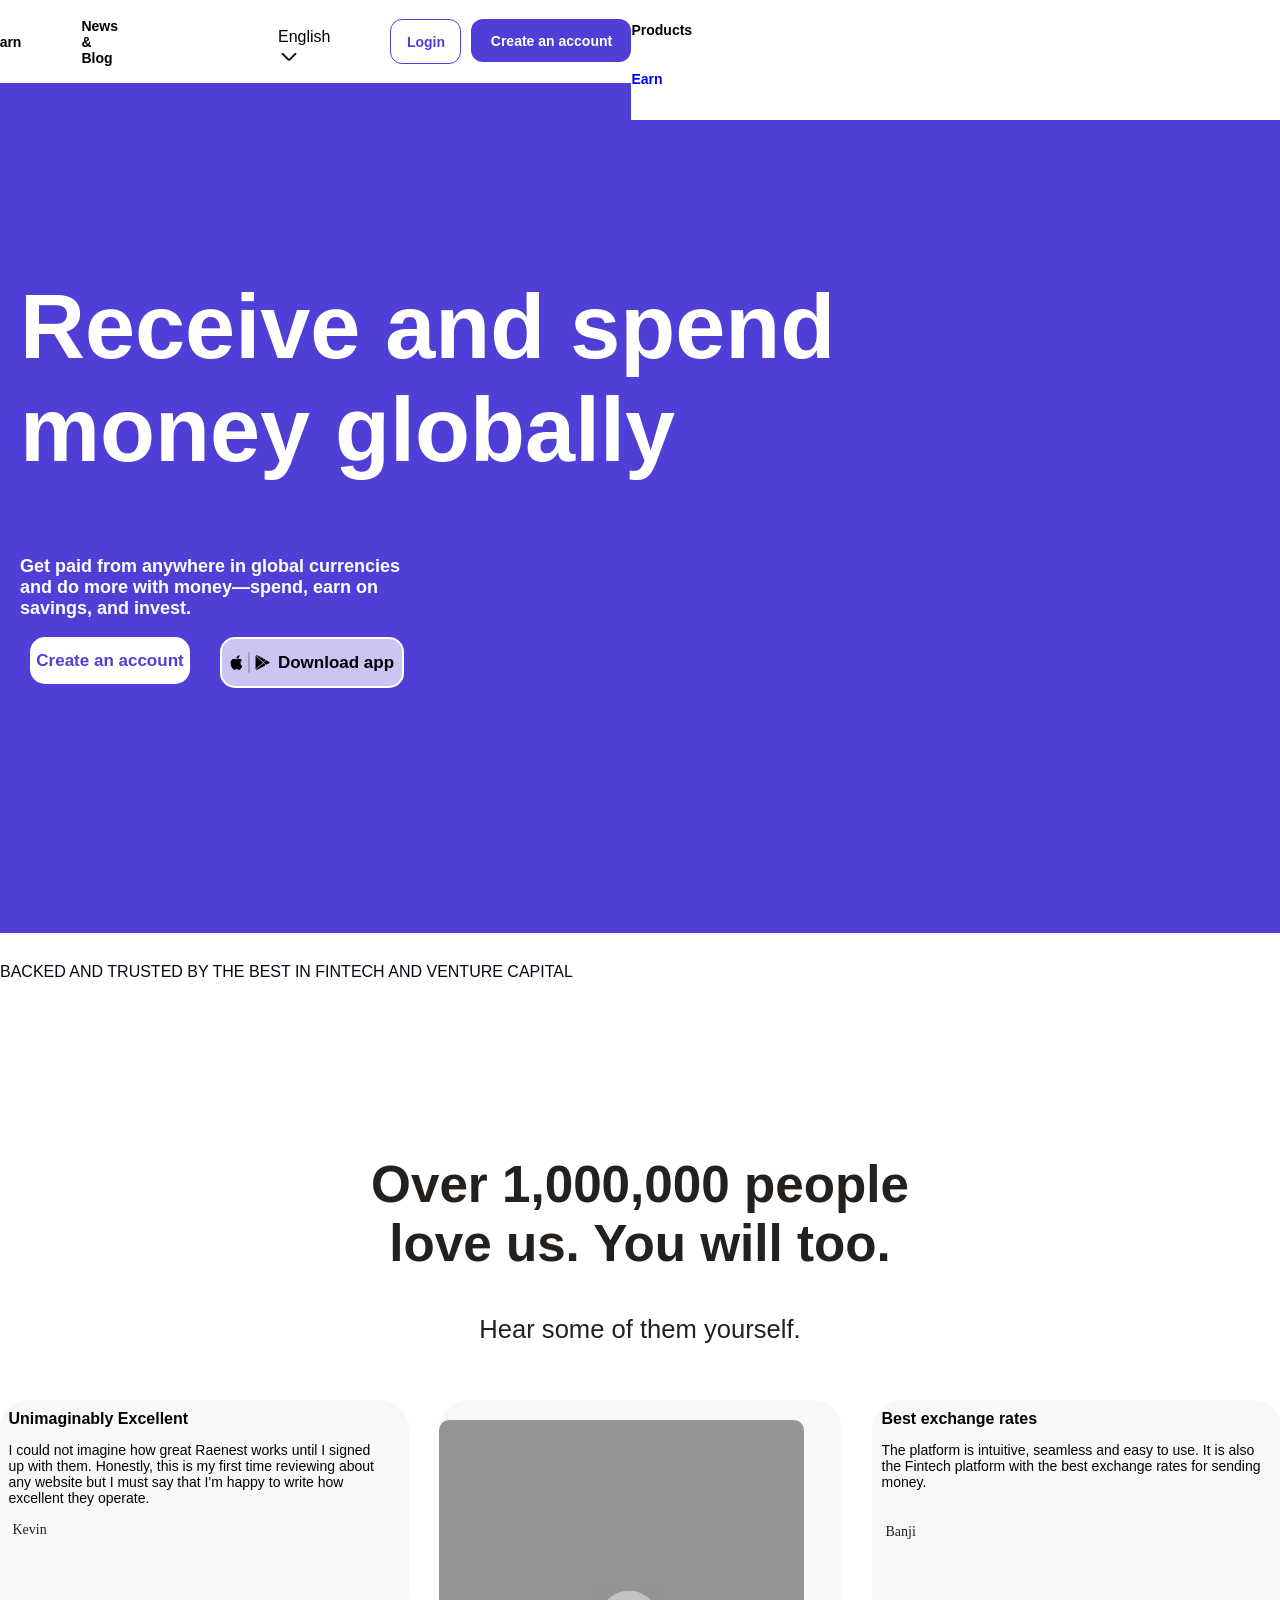
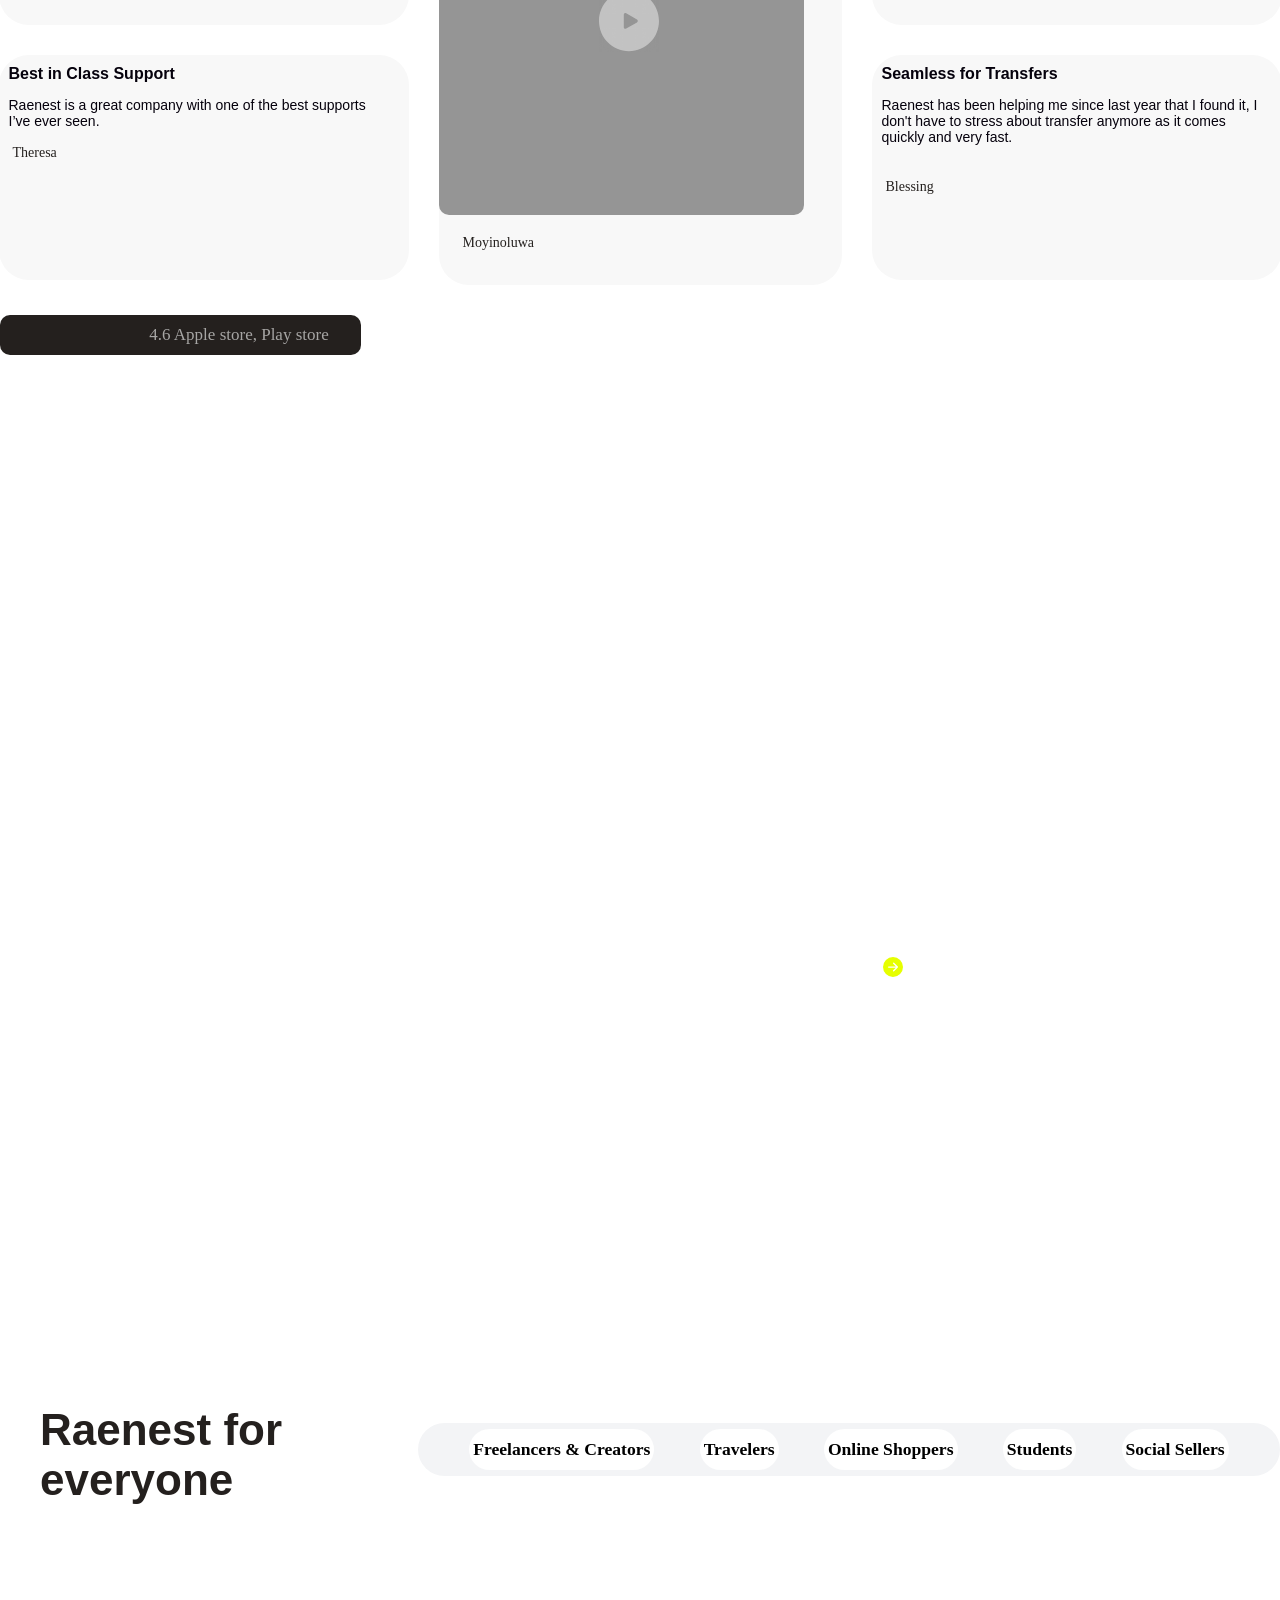
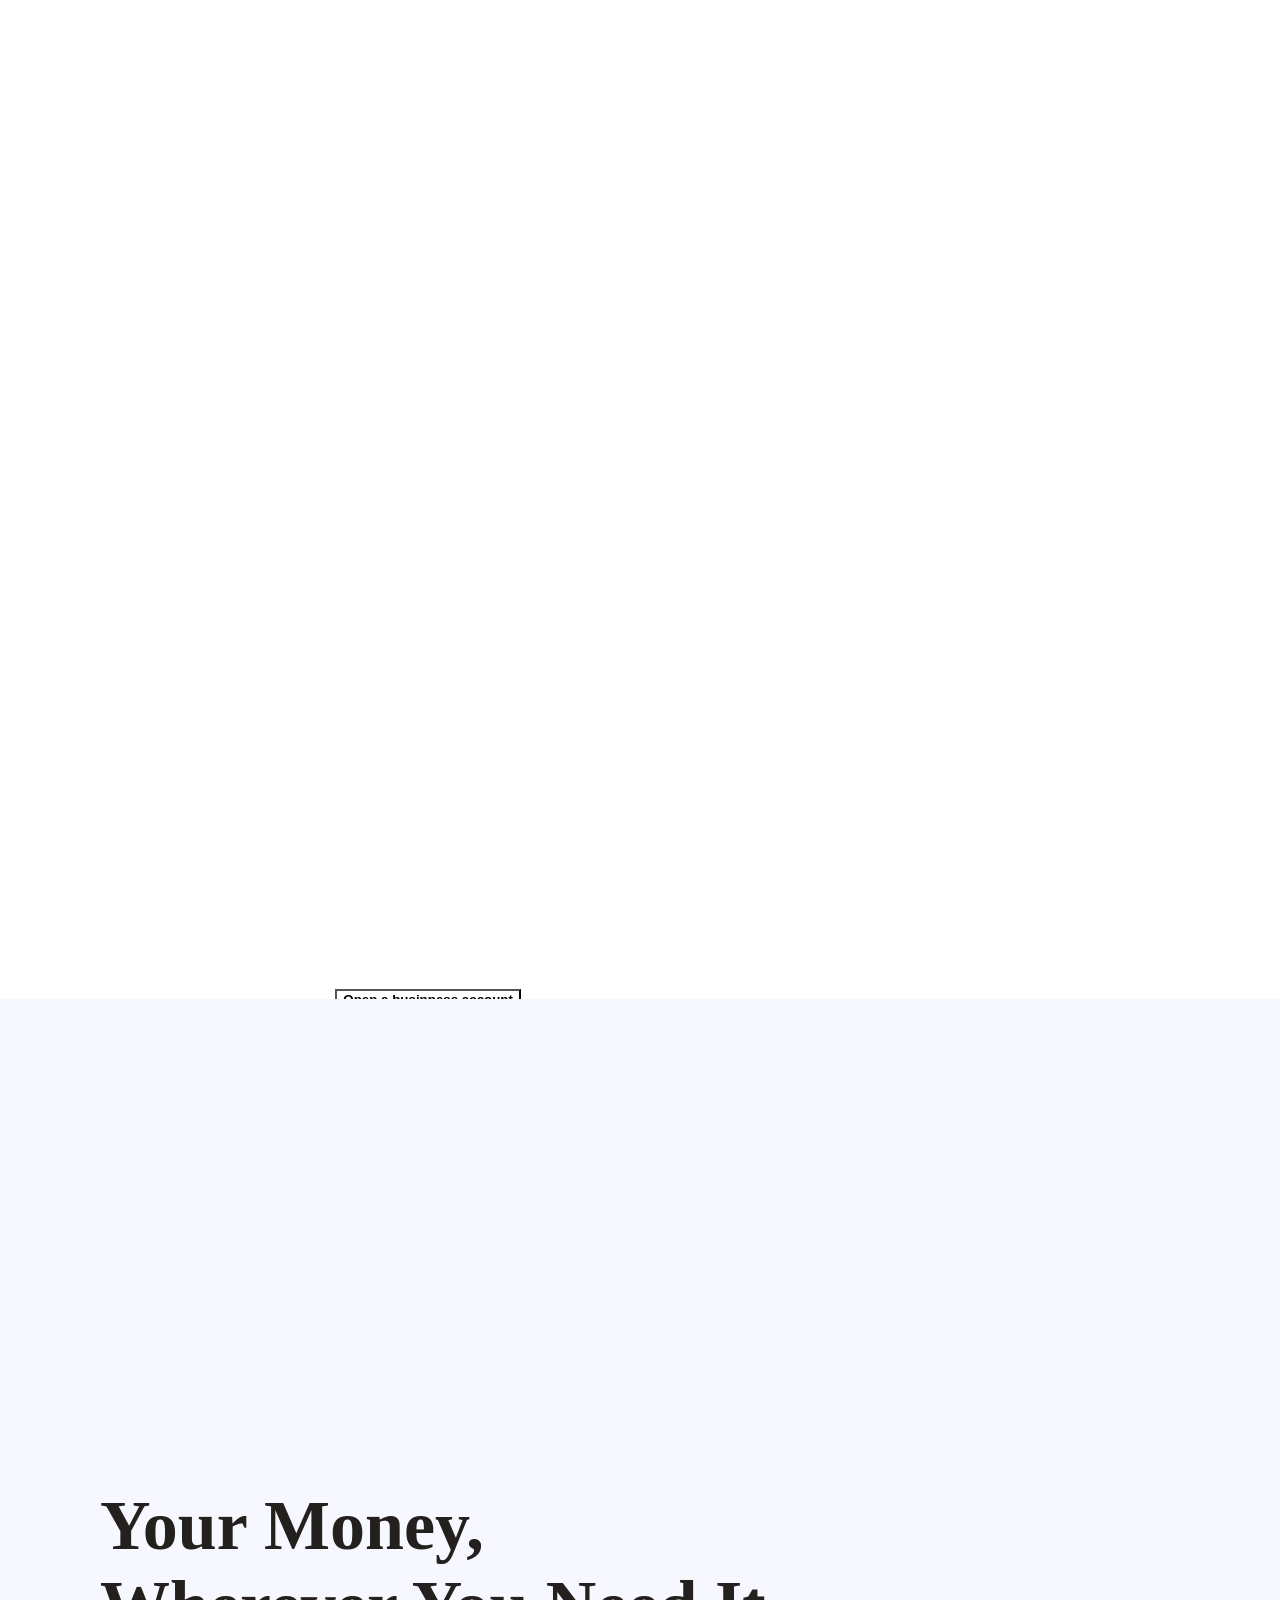
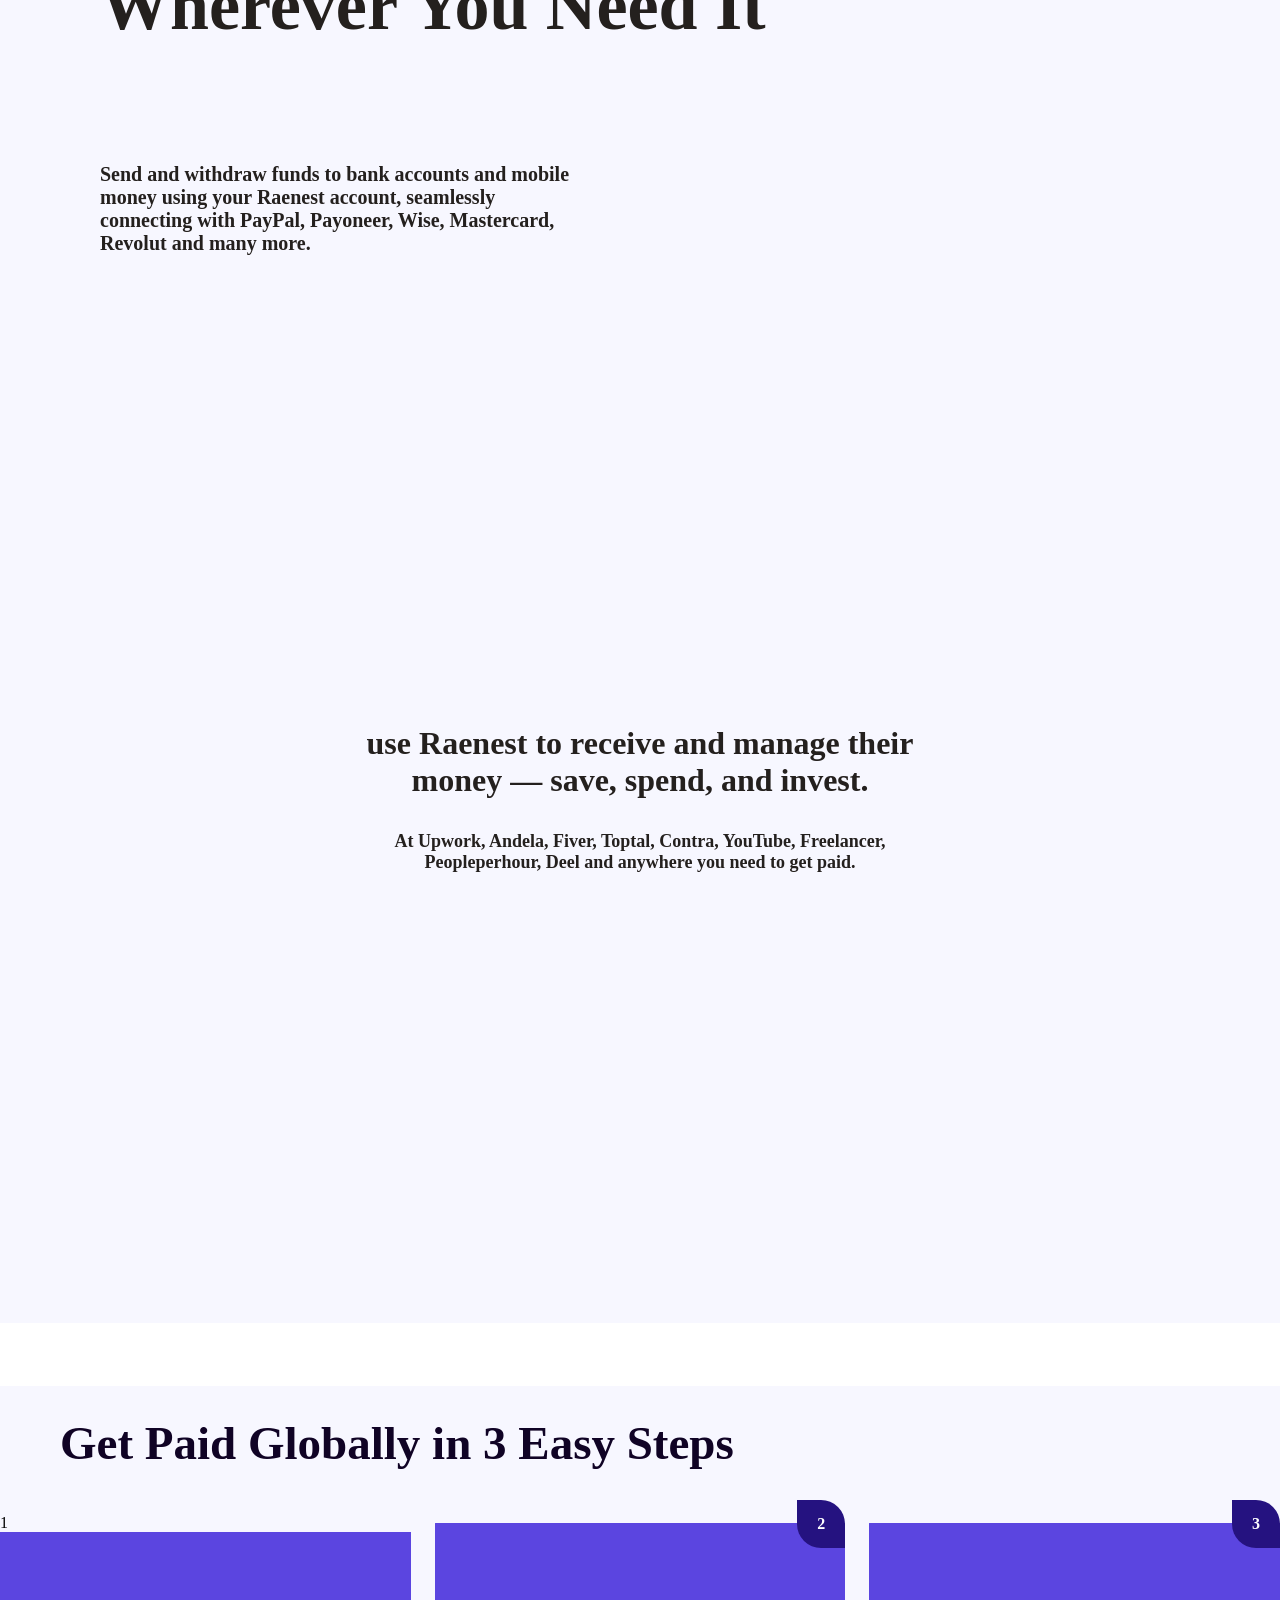
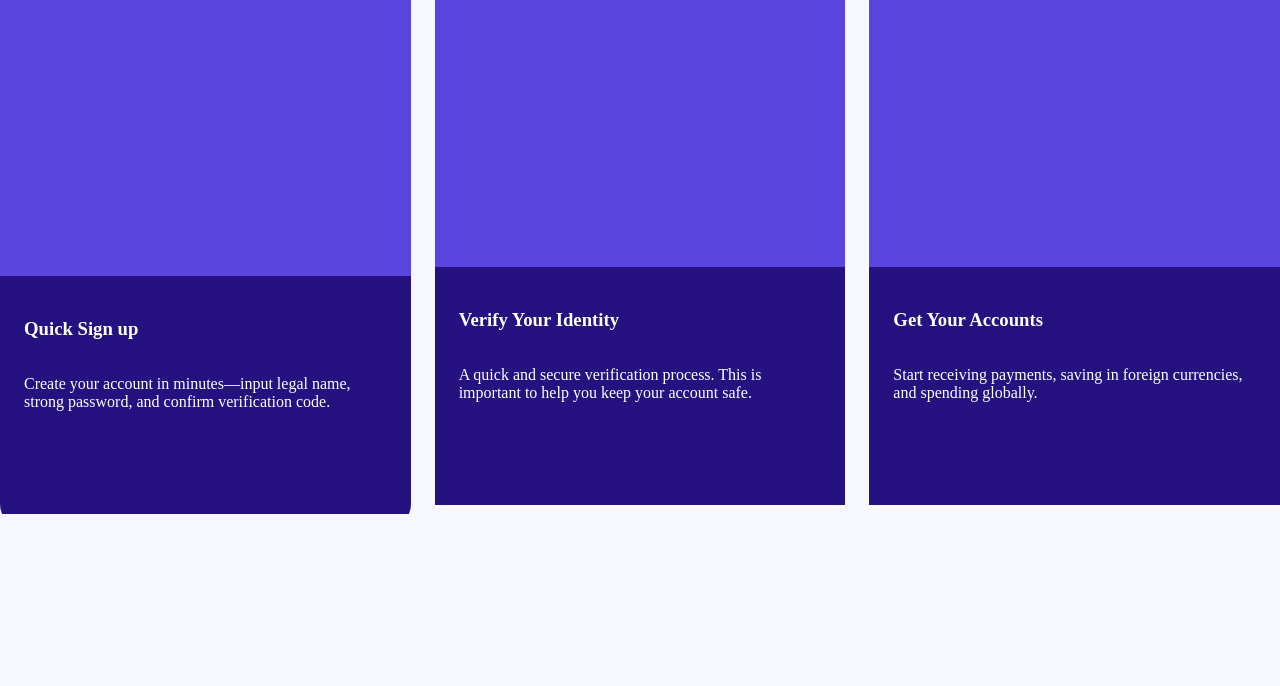
==== index.html @ 3f8c3680 "rfet" ====
<!DOCTYPE html>
<html lang="en">

<head>
   <meta charset="UTF-8">
   <meta name="viewport" content="width=device-width, initial-scale=1.0">
   <title>Document</title>
   <link rel="stylesheet" href="reanest.css">
   <link href="https://cdn.jsdelivr.net/npm/bootstrap@6.0.0-alpha.1/dist/css/bootstrap.min.css" rel="stylesheet"
      integrity="sha384-B/GM4XqrwHnWXNOWMbloTmrYXZg10cakYGmpfsR/bbzQ6JAJI4ihuyADKLnBgrCe" crossorigin="anonymous">
   <script type="module" src="https://cdn.jsdelivr.net/npm/bootstrap@6.0.0-alpha.1/dist/js/bootstrap.bundle.min.js"
      integrity="sha384-1a/pXj49ZQ1aHEmrJ+gMw1otqoVsYwlEnlD8mIfY2TV03r20Y0CN7uqx1tQogjPL"
      crossorigin="anonymous"></script>
      <link rel="preconnect" href="https://fonts.googleapis.com">
<link rel="preconnect" href="https://fonts.gstatic.com" crossorigin>
<link href="https://fonts.googleapis.com/css2?family=Bebas+Neue&family=Reddit+Sans:ital,wght@0,200..900;1,200..900&family=Sansation:ital,wght@0,300;0,400;0,700;1,300;1,400;1,700&display=swap" rel="stylesheet">
</head>

<body>
   <nav>
      <div style="display: flex;align-items: center;margin-left: -50px;margin-right: 70px;"><img class="firstima"
            src="Raenest _ Your Global Money Partner To Receive, Send & Spend/download.svg" alt="" width="140px">
        <div class="resdiv">
          <ul class="nav nav-pills bg-color" id="pills-tab" role="tablist" >
            <li class="nav-item" role="presentation">
               <a class="anc" href=""><button class="nav-link active" id="pills-home-tab" data-bs-toggle="tab"
                     data-bs-target="#pills-home" type="button" role="tab" aria-controls="pills-home"
                     aria-selected="true">Personal</button></a>
            </li>
            <li class="nav-item" role="presentation">
               <a class="anc" href=""> <button class="nav-link " id="pills-profile-tab" data-bs-toggle="tab"
                     data-bs-target="#pills-profile" type="button" role="tab" aria-controls="pills-profile"
                     aria-selected="false">Business</button> </a>
            </li>


         </ul>

        </div>
      </div>
      <div class="sdiv">
         <div class="dropdown">Products <div class="dropped">
               <div style="display: flex;flex-direction: column;">
                  <a class="anchor" href="https://www.raenest.com/send-money">
                     <div class="innerdrop">
                        <div class="imadiv"><img
                              src="https://cdn.prod.website-files.com/67d8614570bbea9ea5932686/680ce2bf1e6a785ba85c13cb_Transfer.svg"
                              alt="" width="20px"></div>
                        <div><span style="color: #000000;font-family: sans-serif;font-size: 14px;">Send
                              money</span><br><span
                              style="color: #7C7978;font-family: sans-serif;font-size: 13px;">Global Money
                              transfer</span></div>
                     </div>
                  </a>
                  <a class="anchor" href="https://www.raenest.com/cards">
                     <div class="innerdrop">
                        <div class="imadiv"><img
                              src="https://cdn.prod.website-files.com/67d8614570bbea9ea5932686/68239c0dc29e29453547ee6a_cards.svg"
                              width="20px"></div>
                        <div><span style="color: #000000;font-family: sans-serif;font-size: 14px;">Cards</span><br><span
                              style="color: #7C7978;font-family: sans-serif;font-size: 13px;">Virtual and physical cards
                              for you</span></div>
                     </div>
                  </a>
                  <a class="anchor" href="https://www.raenest.com/receive-money">
                     <div class="innerdrop">
                        <div class="imadiv"><img
                              src="https://cdn.prod.website-files.com/67d8614570bbea9ea5932686/680ce2a61e6a785ba85c078c_payment.svg"
                              alt="" width="20px"></div>
                        <div><span style="color: #000000;font-family: sans-serif;font-size: 14px;">Recieve
                              Money</span><br><span
                              style="color: #7C7978;font-family: sans-serif;font-size: 13px;">Recieve money from over
                              190 countries</span></div>
                     </div>
                  </a>
                  <a class="anchor" href="https://www.raenest.com/global-accounts">
                     <div class="innerdrop">
                        <div class="imadiv"><img
                              src="https://cdn.prod.website-files.com/67d8614570bbea9ea5932686/680ce2953da744757b732669_account.svg"
                              alt="" width="20px"></div>
                        <div><span style="color: #000000;font-family: sans-serif;font-size: 14px;">Global
                              Accounts</span><br><span
                              style="color: #7C7978;font-family: sans-serif;font-size: 13px;">Multi-currency accounts
                              easily accessible</span></div>
                     </div>
                  </a>
                  <a class="anchor" href="https://www.raenest.com/invoices">
                     <div class="innerdrop">
                        <div class="imadiv"><img
                              src="https://cdn.prod.website-files.com/67d8614570bbea9ea5932686/680ce2d0e8ed903a584503c4_invoices.svg"
                              alt="" width="20px"></div>
                        <div><span
                              style="color: #000000;font-family: sans-serif;font-size: 14px;">Invoices</span><br><span
                              style="color: #7C7978;font-family: sans-serif;font-size: 13px;">Smart invoicing for
                              professionals</span></div>
                     </div>
                  </a>
                  <a class="anchor" href="https://www.raenest.com/us-stocks">
                     <div class="innerdrop">
                        <div class="imadiv"><img
                              src="https://cdn.prod.website-files.com/67d8614570bbea9ea5932686/695ce6f93717922d4d1199cd_Investment.png"
                              alt="" width="20px"></div>
                        <div><span style="color: #000000;font-family: sans-serif;font-size: 14px;">US
                              Stocks</span><br><span style="color: #7C7978;font-family: sans-serif;font-size: 13px;">Buy
                              U.S. Stocks on Raenest with ease</span></div>
                     </div>
                  </a>
                  <a class="anchor" href="https://www.raenest.com/upwork">
                     <div class="innerdrop">
                        <div class="imadiv"><img
                              src="https://cdn.prod.website-files.com/67d8614570bbea9ea5932686/696a46376def75bcf4f008f6_Icon.png"
                              alt="" width="20px"></div>
                        <div><span
                              style="color: #000000;font-family: sans-serif;font-size: 14px;">Upwork</span><br><span
                              style="color: #7C7978;font-family: sans-serif;font-size: 13px;">Upwork earnings to Raenest
                              in under one hour</span></div>
                     </div>
                  </a>
                  <a class="anchor" href="https://www.raenest.com/stablecoins">
                     <div class="innerdrop">
                        <div class="imadiv"><img
                              src="https://cdn.prod.website-files.com/67d8614570bbea9ea5932686/696a7dbfd07b3600199ad467_Item.png"
                              alt="" width="20px"></div>
                        <div><span
                              style="color: #000000;font-family: sans-serif;font-size: 14px;">Stablecoins</span><br><span
                              style="color: #7C7978;font-family: sans-serif;font-size: 13px;">Recieve USDC & USDT on
                              Raenest</span></div>
                     </div>
                     <div style="width: 340px;height: 1px;background-color: #7C7978;margin-top: 30px;"></div>
               </div>
            </div>
            </a>
         </div>

         <div class="dropdown">Earn <div class="dropped1">
               <div style="display: flex;flex-direction: column;">
                  <div class="innerdrop">
                     <div class="imadiv"><img
                           src="https://cdn.prod.website-files.com/67d8614570bbea9ea5932686/680ce36fd81697df3fcadbd6_Referrals.svg"
                           alt="" width="20px"></div>
                     <div><span style="color: #000000;font-family: sans-serif;font-size: 14px;">Referral</span><br><span
                           style="color: #7C7978;font-family: sans-serif;font-size: 13px;">Share Raenest and earn</span>
                     </div>
                  </div>
                  <div class="innerdrop">
                     <div class="imadiv"><img
                           src="https://cdn.prod.website-files.com/67d8614570bbea9ea5932686/680ce2ec27b16308a5434836_Creator%20Club.svg"
                           alt="" width="20px"></div>
                     <div><span style="color: #000000;font-family: sans-serif;font-size: 14px;">Creators
                           Club</span><br><span style="color: #7C7978;font-family: sans-serif;font-size: 13px;">Get paid
                           to promote Raenest</span></div>
                  </div>
                  <div class="innerdrop">
                     <div class="imadiv"><img
                           src="https://cdn.prod.website-files.com/67d8614570bbea9ea5932686/680ce343d4a3798fc70686c3_Rewards.svg"
                           alt="" width="20px"></div>
                     <div><span style="color: #000000;font-family: sans-serif;font-size: 14px;">Rewards</span><br><span
                           style="color: #7C7978;font-family: sans-serif;font-size: 13px;">Earn while you spend</span>
                     </div>
                  </div>
               </div>
            </div>
         </div>
         <div class="dropdown"><a class="anc" href="https://www.raenest.com/blog">News & Blog</a></div>
         <div class="dropdown" style="margin-left: 100px;">
            <div><img
                  src="https://cdn.prod.website-files.com/67d85bdb392a92fa03e2f524/6a8ad5b610c1d2eadf1f2178_united-kingdom%20(1).png"
                  alt="" width="22px"> <span class="fspan">English</span><img src="cuida--caret-down-outline.png" alt=""
                  width="22px"></div>
            <div class="dropped2">
               <div style="display: flex;flex-direction: column;">
                  <div class="innerdrop2"><span style="font-family: sans-serif;font-size: 18px;font-weight: 600;">English</span></div>
                  <div class="innerdrop2"><span class="spn1">Spanish (Argentina)</span></div>
                  <div class="innerdrop2"><span class="spn1">French</span></div>
                  <div class="innerdrop2"> <span spn1>Portugese (Brazil)</span></div>
                  <div class="innerdrop2"><span class="spn1">Spanish (Columbia)</span></div>
               </div>
            </div>
         </div>
         <div style="display: flex;gap: 10px;">
            <a class="anchor" href="https://app.raenest.com/">
               <div
                  style="display: flex;align-items: center;justify-content: center;width: 69px;height: 43px;border: 1px solid #4f3fd7;border-radius: 12px;color: #4f3fd7;font-family: sans-serif;font-size: 14px;font-weight: 600;">
                  Login</div>
            </a>


            <a class="anchor" href="https://app.raenest.com/register">
               <div style="display: flex;align-items: center;justify-content: center;width: 160px;height: 43px;border-radius: 12px;color: white;
                     font-family: sans-serif;font-size: 14px;font-weight: 600;background-color: #4f3fd7;">Create an
                  account</div>
            </a>
         </div>

      </div>
      <button class="btn-solid theme-primary" type="button" data-bs-toggle="menu" aria-expanded="false">
  <div class="ofdiv">
   <div class="cdiv"></div>
   <div class="ddiv"></div>
   <div class="ediv"></div>
  </div>
</button>
<div class="menu">
   
  <div class="dropdown-phone">Products <img src="cuida--caret-down-outline.png" alt="" width="20px" style="margin-left: 71dvw;">
   <div class="dropped-phone">
               <div style="display: flex;flex-direction: column;">
                  <a class="anchor" href="https://www.raenest.com/send-money">
                     <div class="innerdrop">
                        <div class="imadiv"><img
                              src="https://cdn.prod.website-files.com/67d8614570bbea9ea5932686/680ce2bf1e6a785ba85c13cb_Transfer.svg"
                              alt="" width="20px"></div>
                        <div><span style="color: #000000;font-family: sans-serif;font-size: 14px;">Send
                              money</span><br><span
                              style="color: #7C7978;font-family: sans-serif;font-size: 13px;">Global Money
                              transfer</span></div>
                     </div>
                  </a>
                  <a class="anchor" href="https://www.raenest.com/cards">
                     <div class="innerdrop">
                        <div class="imadiv"><img
                              src="https://cdn.prod.website-files.com/67d8614570bbea9ea5932686/68239c0dc29e29453547ee6a_cards.svg"
                              width="20px"></div>
                        <div><span style="color: #000000;font-family: sans-serif;font-size: 14px;">Cards</span><br><span
                              style="color: #7C7978;font-family: sans-serif;font-size: 13px;">Virtual and physical cards
                              for you</span></div>
                     </div>
                  </a>
                  <a class="anchor" href="https://www.raenest.com/receive-money">
                     <div class="innerdrop">
                        <div class="imadiv"><img
                              src="https://cdn.prod.website-files.com/67d8614570bbea9ea5932686/680ce2a61e6a785ba85c078c_payment.svg"
                              alt="" width="20px"></div>
                        <div><span style="color: #000000;font-family: sans-serif;font-size: 14px;">Recieve
                              Money</span><br><span
                              style="color: #7C7978;font-family: sans-serif;font-size: 13px;">Recieve money from over
                              190 countries</span></div>
                     </div>
                  </a>
                  <a class="anchor" href="https://www.raenest.com/global-accounts">
                     <div class="innerdrop">
                        <div class="imadiv"><img
                              src="https://cdn.prod.website-files.com/67d8614570bbea9ea5932686/680ce2953da744757b732669_account.svg"
                              alt="" width="20px"></div>
                        <div><span style="color: #000000;font-family: sans-serif;font-size: 14px;">Global
                              Accounts</span><br><span
                              style="color: #7C7978;font-family: sans-serif;font-size: 13px;">Multi-currency accounts
                              easily accessible</span></div>
                     </div>
                  </a>
                  <a class="anchor" href="https://www.raenest.com/invoices">
                     <div class="innerdrop">
                        <div class="imadiv"><img
                              src="https://cdn.prod.website-files.com/67d8614570bbea9ea5932686/680ce2d0e8ed903a584503c4_invoices.svg"
                              alt="" width="20px"></div>
                        <div><span
                              style="color: #000000;font-family: sans-serif;font-size: 14px;">Invoices</span><br><span
                              style="color: #7C7978;font-family: sans-serif;font-size: 13px;">Smart invoicing for
                              professionals</span></div>
                     </div>
                  </a>
                  <a class="anchor" href="https://www.raenest.com/us-stocks">
                     <div class="innerdrop">
                        <div class="imadiv"><img
                              src="https://cdn.prod.website-files.com/67d8614570bbea9ea5932686/695ce6f93717922d4d1199cd_Investment.png"
                              alt="" width="20px"></div>
                        <div><span style="color: #000000;font-family: sans-serif;font-size: 14px;">US
                              Stocks</span><br><span style="color: #7C7978;font-family: sans-serif;font-size: 13px;">Buy
                              U.S. Stocks on Raenest with ease</span></div>
                     </div>
                  </a>
                  <a class="anchor" href="https://www.raenest.com/upwork">
                     <div class="innerdrop">
                        <div class="imadiv"><img
                              src="https://cdn.prod.website-files.com/67d8614570bbea9ea5932686/696a46376def75bcf4f008f6_Icon.png"
                              alt="" width="20px"></div>
                        <div><span
                              style="color: #000000;font-family: sans-serif;font-size: 14px;">Upwork</span><br><span
                              style="color: #7C7978;font-family: sans-serif;font-size: 13px;">Upwork earnings to Raenest
                              in under one hour</span></div>
                     </div>
                  </a>
                  <a class="anchor" href="https://www.raenest.com/stablecoins">
                     <div class="innerdrop">
                        <div class="imadiv"><img
                              src="https://cdn.prod.website-files.com/67d8614570bbea9ea5932686/696a7dbfd07b3600199ad467_Item.png"
                              alt="" width="20px"></div>
                        <div><span
                              style="color: #000000;font-family: sans-serif;font-size: 14px;">Stablecoins</span><br><span
                              style="color: #7C7978;font-family: sans-serif;font-size: 13px;">Recieve USDC & USDT on
                              Raenest</span></div>
                     </div>
                     
               </div>
            </div>
            
         </div>
  
         
            <div class="dropdown-phone">Earn <img src="cuida--caret-down-outline.png" alt="" width="20px" style="margin-left: 90vw;"><div class="dropped-phone">
               <div style="display: flex;flex-direction: column;">
                  <a class="anchor" href="https://www.raenest.com/send-money">
                     <div class="innerdrop">
                        <div class="imadiv"><img
                              src="https://cdn.prod.website-files.com/67d8614570bbea9ea5932686/680ce36fd81697df3fcadbd6_Referrals.svg"
                              alt="" width="20px"></div>
                        <div><span style="color: #000000;font-family: sans-serif;font-size: 14px;">Send
                              money</span><br><span
                              style="color: #7C7978;font-family: sans-serif;font-size: 13px;">Global Money
                              transfer</span></div>
                     </div>
                  </a>
                  <a class="anchor" href="https://www.raenest.com/cards">
                     <div class="innerdrop">
                        <div class="imadiv"><img
                              src="https://cdn.prod.website-files.com/67d8614570bbea9ea5932686/680ce2ec27b16308a5434836_Creator%20Club.svg"
                              width="20px"></div>
                        <div><span style="color: #000000;font-family: sans-serif;font-size: 14px;">Cards</span><br><span
                              style="color: #7C7978;font-family: sans-serif;font-size: 13px;">Virtual and physical cards
                              for you</span></div>
                     </div>
                  </a>
                  <a class="anchor" href="https://www.raenest.com/receive-money">
                     <div class="innerdrop">
                        <div class="imadiv"><img
                              src="https://cdn.prod.website-files.com/67d8614570bbea9ea5932686/680ce343d4a3798fc70686c3_Rewards.svg"
                              alt="" width="20px"></div>
                        <div><span style="color: #000000;font-family: sans-serif;font-size: 14px;">Recieve
                              Money</span><br><span
                              style="color: #7C7978;font-family: sans-serif;font-size: 13px;">Recieve money from over
                              190 countries</span></div>
                     </div>
                  </a>
               </div>
               
         </div>
         
                </div>
   </nav>







   <!-- This is the start of the hero section -->
   
   <section class="hero-section"><div>
   <div class="femdiv">
     <img class="woman" src="https://cdn.prod.website-files.com/67d85bdb392a92fa03e2f524/67fd3b6d48813d28793babef_Hero%20img%20personal.webp" alt="" width="1053px">
     <img class="net-blur" src="https://cdn.prod.website-files.com/67d85bdb392a92fa03e2f524/67dd9af140daebeba53a0da1_hero%20UI%20elements-1-p-800.png" alt="" width="400px">
   </div>
   <div class="anime-div">
   <div class="image-div">  
      <div class="carry">
   <img src="https://cdn.prod.website-files.com/67d85bdb392a92fa03e2f524/67fd3978144edecc8948f7ff_logo%20marquee.svg" alt="" width="1300px">
</div>
<div class="carry"> 
   <img src="https://cdn.prod.website-files.com/67d85bdb392a92fa03e2f524/67fd3978144edecc8948f7ff_logo%20marquee.svg" alt="" width="1300px">
</div>
   </div>
</div>
<div class="hero-words">
   <h1 class="recieve">Receive and spend <br> money globally</h1>
   <p class="p-tag">Get paid from anywhere in global currencies <br> and do more with money—spend, earn on <br> savings, and invest.</p>
</div>
<div style="display: flex;">
 <a class="anc" href="https://app.raenest.com/register">  <div class="log-div"> Create an account</div></a>
   <div class="qr-div"><img src="imgi_172_default.png" alt="" width="40px" style="margin-right: 8px;"> Download app <div class="qr-drop"> <div class="sub">Scan the QR code below <br> to download the app</div><img src="https://cdn.prod.website-files.com/67d85bdb392a92fa03e2f524/697bfa5ae287c5ee4c604de9_176il45u_qr_code.png" alt="" width="179px" style="margin-left: 10px;"></div></div>
</div>
</div> 
</section>
<section class="companies">
   <div><p class="para">BACKED AND TRUSTED BY THE BEST IN FINTECH AND VENTURE CAPITAL </p> <div class="imagdiv">
      <div><img src="https://cdn.prod.website-files.com/67d85bdb392a92fa03e2f524/67da66e25339e051897888ee_qed.png" alt="" width="60px" class="comp-img"></div>
      <div><img src="https://cdn.prod.website-files.com/67d85bdb392a92fa03e2f524/67da66e2ddf67bd881749128_google.png" alt="" width="80px"  class="comp-img"></div>
     <div> <img src="https://cdn.prod.website-files.com/67d85bdb392a92fa03e2f524/67da66e289b6706c3b42531a_vp.png" alt="" width="120px"  class="comp-img"></div>
      <div><img src="https://cdn.prod.website-files.com/67d85bdb392a92fa03e2f524/67da66e2ac4a8a6c96a04547_techstars.png" alt="" width="120px"  class="comp-img"></div>
     <div> <img src="https://cdn.prod.website-files.com/67d85bdb392a92fa03e2f524/67da66e2a1e0321127b392e8_seedstars.png" alt="" width="120px"  class="comp-img"></div>
     <div> <img src="https://cdn.prod.website-files.com/67d85bdb392a92fa03e2f524/6970a42908ffd82bfbc701b1_61f171f1e7e4fd0fe075a36a_n22_logo_2-p-500%20(2)%201%20(1).png" alt="" width="60px"  class="comp-img"></div>
   </div></div>
</section>
<section class="testimony">
<div class="test-div">
   <div> <h1 class="poih">Over 1,000,000 people <br> love us. You will too.</h1><p class="poi">Hear some of them yourself.</p></div></section>
  <div> <div style="display: flex;justify-content: center;">
      
      <div style="display: flex;gap: 30px;"><div>
         <div class="test-sub">
            <div style="width: 390px; margin-top: 10px;"><div class="sana">Unimaginably Excellent</div> <p class="p-sana">I could not imagine how great Raenest works until I signed <br> up with them. Honestly, this is my first time reviewing about any website but I must say that I'm happy to write how excellent they operate.</p> <div>
              <img src="https://cdn.prod.website-files.com/67d85bdb392a92fa03e2f524/6807d1d28d7497fd3f35af4a_GH.webp" alt="" width="39vw"> <span class="inner-con">Kevin</span>
            </div></div>
         </div>
         <div class="test-sub">
            <div style="width: 390px; margin-top: 10px;"><div class="sana">Best in Class Support</div> <p class="p-sana">Raenest is a great company with one of the best supports <br> I’ve ever seen.</p> <div>
              <img src="https://cdn.prod.website-files.com/67d85bdb392a92fa03e2f524/6821d0d958e5afc24453688b_ng.svg" alt="" width="39vw"> <span class="inner-con">Theresa</span>
            </div></div>
         </div>
      </div>
      <div class="wom-sub">
         <a ><div class="fem-sub"><img class="play" src="[data-uri]" alt="" width="60px"></div></a><br>
         <div style="margin-left: 20px;">
              <img src="https://cdn.prod.website-files.com/67d85bdb392a92fa03e2f524/6821d0d958e5afc24453688b_ng.svg" alt="" width="38px"> <span class="inner-con">Moyinoluwa</span>
            </div>
      </div>
      <div>
         <div class="test-sub">
             <div style="width: 390px; margin-top: 10px;"><div class="sana">Best exchange rates</div> <p class="p-sana">The platform is intuitive, seamless and easy to use. It is also  the Fintech platform with the best exchange rates for  sending money.</p><br> <div>
              <img src="https://cdn.prod.website-files.com/67d85bdb392a92fa03e2f524/6821d0d958e5afc24453688b_ng.svg" alt="" width="39vw"> <span class="inner-con">Banji</span>
            </div></div>
         </div>
         <div class="test-sub">
            <div style="width: 390px; margin-top: 10px;"><div class="sana">Seamless for Transfers</div> <p class="p-sana">Raenest has been helping me since last year that I found it, I  don't have to stress about transfer anymore as it comes  quickly and very fast.</p><br> <div>
              <img src="https://cdn.prod.website-files.com/67d85bdb392a92fa03e2f524/6821d0d9dca1f99797d96f65_kny.svg" alt="" width="39vw"> <span class="inner-con">Blessing</span>
            </div></div>
         </div>
      </div></div>
   </div>
   <div class="rate-div"><img src="https://cdn.prod.website-files.com/67d85bdb392a92fa03e2f524/67da765d766109f2885b3e8b_store-rating.png" alt="" width="110px" style="height: 17px;"> <div class="inner-rate">4.6 Apple store, Play store</div></div>
</div>
<div class="mother">
   <div class="child1">
      <p class="p-c">Recieve money</p> <img src="https://cdn.prod.website-files.com/67d85bdb392a92fa03e2f524/67dbf3dde33fa740f7d812b1_slider%201%20ui%20element%2001.svg" alt="" class="oneim">
      <div class="flo-div">
         <h3 class="h-flo">The reliable way to get paid</h3>
       <p class="p-flo">Get paid on time, every time, with accounts in USD, GBP, <br> or EUR, plus easy invoicing and payment links.</p>
       <p class="pt-flo">Learn more <img src="bi--arrow-right-circle-fill.png" alt=""></p>
      </div>
   </div>
   <div class="child2">
      <p class="p-c">Global accounts</p> <img src="https://cdn.prod.website-files.com/67d85bdb392a92fa03e2f524/67dbf3dd29d1f0d510cbbadb_slider%201%20ui%20element%2002.svg" alt="" width="275px" class="twoim">
      <div class="flo-div1">  <h3 class="h-flo">Global Accounts</h3>
       <p class="p-flo">Get USD, GBP, EUR, USDT and USDC accounts in minutes <br> so you can focus on what matters most—receiving, <br> spending and saving your money.</p>
       <p class="pt-flo">Learn more <img src="bi--arrow-right-circle-fill.png" alt="" ></p></div> 
   </div>
   <div class="child3">
       <p class="p-c">Cards</p> <img src="https://cdn.prod.website-files.com/67d85bdb392a92fa03e2f524/67fe699339ac16e6ca35f2ca_CARD%20occasion.svg" alt="" width="375px" class="threeim">
      <div class="flo-div2">  <h3 class="h-flo">
Cards for every occasion</h3>
       <p class="p-flo">Work, shop, travel – you decide. Our virtual and physical <br> cards give you the power with transparent pricing,<br> accepted wherever Visa is accepted. Whether it’s Google, <br>Canva, Zoom, AWS, Amazon, eBay etc. We’ve got you.</p>
       <p class="pt-flo">Learn more <img src="bi--arrow-right-circle-fill.png" alt="" class="arr1"></p></div> 
   </div>
   <div class="child4">
       <p class="p-c">Send money</p> <img src="https://cdn.prod.website-files.com/67d85bdb392a92fa03e2f524/67dbf3ddd6d8be5ace14bf5a_slider%201%20ui%20element%2004.svg" alt="" width="375px" class="fourim">
      <div class="flo-div3">  <h3 class="h-flo">Fast money transfers</h3>
       <p class="p-flo">Sending money is now easier and more affordable with <br> reasonable upfront transaction fees and flexible transfer <br> options. Get started today and send your first transfer in <br> minutes.</p>
       <p class="pt-flo">Learn more <img src="bi--arrow-right-circle-fill.png" alt="" class="arr1"></p></div>
   </div>
   <div class="child5">
       <p class="p-c">Earn</p> 
      <div class="flo-div4">  <h3 class="h-flo">Exclusive rewards & perks</h3>
       <p class="p-flo">The more you transact, the more you earn <br>real money — unlock monthly rewards.</p>
       <p class="pt-flo">Learn more <img src="bi--arrow-right-circle-fill.png" alt="" class="arr1"></p></div>
   </div>
</div>
 

<section class="car-sec">
   <div class="f-div"><div class="hf">Raenest for everyone</div> <div class="top-nav-bar"> 
    <div class="con" >  <div class="pill-item">
        <a href="#card-1" class="pill-link">Freelancers & Creators</a>
      </div></div>
     <div class="con" > <div class="pill-item">
        <a href="#card-2" class="pill-link">Travelers</a>
      </div></div>
     <div class="con">
       <div class="pill-item">
        <a href="#card-3" class="pill-link">Online Shoppers</a>
      </div>
     </div>
      <div class="con"><div class="pill-item">
        <a href="#card-4" class="pill-link">Students</a>
      </div></div>
    <div class="con">  <div class="pill-item">
        <a href="#card-5" class="pill-link">Social Sellers</a>
      </div></div>
    </div>
</div>
   
    <div class="cardi">
      
      <div id="card-1" class="card-i" style="background-image: url(https://cdn.prod.website-files.com/67d8614570bbea9ea5932686/6809058ad8a04756d5810503_who%20we%20serve%2001-p-500.webp);">
        <div class="card-ov">
          <div class="card-title">Freelancers & Creators</div>
          <p class="card-d">Create global accounts and recieve <br> international payments from Freelance <br> Marketplaces & Global Clients</p>
        </div>
      </div>

      
      <div id="card-2" class="card-i" style="background-image: url(https://cdn.prod.website-files.com/67d8614570bbea9ea5932686/680905a67134492a493ee0a6_who%20we%20serve%2002-p-500.webp);">
        <div class="card-ov">
          <div class="card-t">Travelers</div>
          <p class="card-d">Use your card at Visa merchants worldwide <br>while you travel</p>
        </div>
      </div>

      
      <div id="card-3" class="card-i" style="background-image: url(https://cdn.prod.website-files.com/67d8614570bbea9ea5932686/680905bbd5bf2c9bf42b6312_who%20we%20serve%2003-p-500.webp);">
        <div class="card-ov">
          <div class="card-t">Online Shoppers</div>
          <p class="card-description">Use virtual dollars cards for <br> international shopping</p>
        </div>
      </div>

    
      <div id="card-4" class="card-i" style="background-image: url(https://cdn.prod.website-files.com/67d8614570bbea9ea5932686/680905c8bfa031d79706c6eb_who%20we%20serve%2004-p-500.webp);">
        <div class="card-ov">
          <div class="card-t">Students</div>
          <p class="card-description">Easily pay for courses, subscription and study <br>materials via our USD card.</p>
        </div>
      </div>

      <div id="card-5" class="card-i" style="background-image: url(https://cdn.prod.website-files.com/67d8614570bbea9ea5932686/680905d64594fe06327c1381_who%20we%20serve%2005-p-500.webp);">
        <div class="card-ov">
          <div class="card-t">Social Sellers</div>
          <p class="card-d">Accept payment from customers worldwide <br>through payment links.</p>
        </div>
      </div>
    </div>
  </div>
</div>
</section>
<section class="csec">
   <div class="busdiv">
      <div class="bussub">
         <h5 class="H5">Raenest for business</h5>
         <p class="pb">Join over 11,000 businesses making international payments and <br> receiving money in 13+ countries on Raenest business.</p>
         <button type="button" class="btn btn-light">Open a businness account</button>
      </div>
   </div>
</section>
  <section class="gsec"> <div class="th">
   <h5 class="hi5">Your Money, <br> Wherever You Need It</h5> <p class="pi5">Send and withdraw funds to bank accounts and mobile <br> money using your Raenest account, seamlessly <br> connecting with PayPal, Payoneer, Wise, Mastercard, <br> Revolut and many more.</p>
  </div> <img src="https://cdn.prod.website-files.com/67d85bdb392a92fa03e2f524/682f5419c71336ffd4733404_Raenest%20Standing%20mockup%201-p-800.webp" alt="" class="imd"> <img src="https://cdn.prod.website-files.com/67d85bdb392a92fa03e2f524/67fe71a81bd4684160470954_money%20everywhere1.svg" alt="" class="bl1"><img src="https://cdn.prod.website-files.com/67d85bdb392a92fa03e2f524/67fe71652abb49bf3261e1db_money%20everywhere2.svg" alt="" class="bl2"></section>
   <section class="grsec">
      <div class="codiv">
         <div class="unod"><div style="display: flex;flex-direction: column;"><img src="https://cdn.prod.website-files.com/67d85bdb392a92fa03e2f524/67dc4bf00f633246ea915879_Creator-company%20logos.png" alt="" width="200px" class="oma">
         <img src="https://cdn.prod.website-files.com/67d85bdb392a92fa03e2f524/67dc4bf022e80fd8a66d3653_Creator-company%20logos-2.png" alt="" width="200px" class="oma">
         <img src="https://cdn.prod.website-files.com/67d85bdb392a92fa03e2f524/67dc4bf0763643399f2bbbe7_Creator-company%20logos-4.png" alt="" width="200px" class="oma"></div>
         <div style="display: flex;flex-direction: column;"><img src="https://cdn.prod.website-files.com/67d85bdb392a92fa03e2f524/67dc4bf052cb35311f420225_Creator-company%20logos-1.png" alt="" width="200px" class="oma">
         <img src="https://cdn.prod.website-files.com/67d85bdb392a92fa03e2f524/67dc4bf0cf673574048ae41c_Creator-company%20logos-3.png" alt="" width="200px" class="oma">
         <img src="https://cdn.prod.website-files.com/67d85bdb392a92fa03e2f524/67dc4bf0763643399f2bbbfc_Creator-company%20logos-5.png" alt="" width="200px" class="oma"></div>
         </div>
     <div class="pow">
         <div class="card-sta">
    <div class="card card-1" style="background-image: url(https://cdn.prod.website-files.com/67d85bdb392a92fa03e2f524/6819d4702c0fd378b392551c_Image%20back.webp);"></div>
    <div class="card card-2" style="background-image: url(https://cdn.prod.website-files.com/67d85bdb392a92fa03e2f524/67fe1f188cca21f55a1c3e34_Image%20middle.webp);"></div>
    <div class="card card-3" style="background-image: url(https://cdn.prod.website-files.com/67d85bdb392a92fa03e2f524/67fe1f1810c4b7073c1eb0fd_image%20front.webp);"></div>
  </div>
     </div>
         <div class="dodi">
            <div style="display: flex;flex-direction: column;"><img src="https://cdn.prod.website-files.com/67d85bdb392a92fa03e2f524/67dc4e394bf57ab612274344_creator%20company%20logo-%20right%2006.png" alt="" width="200px" class="oma">
         <img src="https://cdn.prod.website-files.com/67d85bdb392a92fa03e2f524/67dc4e392598c0616673cb3e_creator%20company%20logo-%20right%2003.png" alt="" width="200px" class="oma">
         <img src="https://cdn.prod.website-files.com/67d85bdb392a92fa03e2f524/67dc4e39ec187bfc99953077_creator%20company%20logo-%20right%2002.png" alt="" width="200px" class="oma"></div>
          <div style="display: flex;flex-direction: column;"><img src="https://cdn.prod.website-files.com/67d85bdb392a92fa03e2f524/67dc4e39f5ac94f893e83220_creator%20company%20logo-%20right%2005.png" alt="" width="200px" class="oma">
         <img src="https://cdn.prod.website-files.com/67d85bdb392a92fa03e2f524/67dc4e39b0a720d79dbbdd76_creator%20company%20logo-%20right%2004.png" alt="" width="200px" class="oma">
         <img src="https://cdn.prod.website-files.com/67d85bdb392a92fa03e2f524/67dc4e390ab7c383a4149381_creator%20company%20logo-%20right%2001.png" alt="" width="200px" class="oma"></div>
         </div>
      </div>
      <div style="margin: auto;width: fit-content;margin-top: 200px;">
         <div class="verticalroller">
        <div class="roller-track">
            <div class="roller">
           <h5 class="i5">Creators</h5>
           <h5 class="i5">Freelancers</h5>
           <h5 class="i5">Developers</h5>
           <h5 class="i5">Designers</h5>
           <h5 class="i5">Remote workers</h5>
           <h5 class="i5">Marketers</h5>
        </div>
        <div class="roller">
 <h5 class="i5">Creators</h5>
           <h5 class="i5">Freelancers</h5>
           <h5 class="i5">Developers</h5>
           <h5 class="i5">Designers</h5>
           <h5 class="i5">Remote workers</h5>
           <h5 class="i5">Marketers</h5>
        </div>
        </div>
    </div>
    <div class="fodiv"><p class="pi6">use Raenest to receive and manage their money — save, spend, and invest.</p>
    <p class="pi1">At Upwork, Andela, Fiver, Toptal, Contra, YouTube, Freelancer,  Peopleperhour, Deel and anywhere you need to get paid.</p></div>
      </div>
   </section>
   <section class="grsec"><h4 class="o4">Get Paid Globally in 3 Easy Steps</h4>
  <div class="cards-container">
    
    <div class="feature-card">
      <div class="badderr">1</div>
      <div class="card-body">
        <img src="https://cdn.prod.website-files.com/67d85bdb392a92fa03e2f524/67deaf884b0b9419f973baef_Paid%20Globally%20img.png" alt="" width="360px" class="godi1">
      </div>
      <div class="card-for">
        <h3>Quick Sign up</h3>
        <p>Create your account in minutes—input legal name, strong password, and confirm verification code.</p>
      </div>
    </div>

    
    <div class="feature-card">
      <div class="badder">2</div>
      <div class="card-body">
        <img src="https://cdn.prod.website-files.com/67d85bdb392a92fa03e2f524/67deaf882eff45c1fa839dbd_Paid%20Globally%20img%202-p-800.png" alt=""  width="400px" class="godi2">
      </div>
      <div class="card-for">
        <h3>Verify Your Identity</h3>
        <p>A quick and secure verification process. This is important to help you keep your account safe.</p>
      </div>
    </div>

    
    <div class="feature-card">
      <div class="badder">3</div>
      <div class="card-body">
        <img src="https://cdn.prod.website-files.com/67d85bdb392a92fa03e2f524/680a8ffc246faf7a360ef5bf_3%20steps%20personal%203rd-p-500.webp" alt="" width="450px" class="godi3">
      </div>
      <div class="card-for">
        <h3>Get Your Accounts</h3>
        <p>Start receiving payments, saving in foreign currencies, and spending globally.</p>
      </div>
    </div>
  </div></section>

</body>

</html>
---- reanest.css ----
body{
    margin: 0;
    padding: 0;
    background-color: white;
    box-sizing: border-box;
     overflow-x: hidden; 
    
 }
 nav{
    display: flex;
    height: 83px;
    justify-content: center;
    width: 100%;
    position: sticky;
    top: 0;
    z-index: 10;
    background-color: white;
    padding-left: 29px;
 }
 
/* .md{
    display: flex;
    background-color: #f9f9f9;
 } */
 .anc{
    text-decoration: none;
    color: unset;
    font-weight: 600;
 }
 #pills-tab{
    margin-left: 62px;
 }

 .bg-color {
  background-color: #f4f4f9 
}

.nav-pills .nav-link {
  background-color: transparent ;
  color: #000000 ;
}

.nav-pills .nav-link.active {
  background-color: #000000 ;
  color: #ffffff ;
}
.sdiv{
    display: flex;
    align-items: center;
    gap: 60px;
    
}
.fspan{
    font-family: sans-serif;
    font-size: 16px;
    font-weight: 400;
}
.dropdown{
    background-color: white;
    width: fit-content;
    height: 60px;
    display: flex;
    justify-content: center;
    align-items: center;
    font-family: sans-serif;
    font-weight: 600;
    font-size: 14px;
    position: relative;
    cursor: pointer;
    gap: 3px;
}
.dropdown-phone{
    background-color: white;
    width: fit-content;
    height: 60px;
    display: flex;
    justify-content: center;
    align-items: center;
    font-family: sans-serif;
    font-weight: 600;
    font-size: 14px;
    /* position: relative; */
    cursor: pointer;
    gap: 3px;
    color: black;
    text-decoration: none;
}
.dropped-phone{
     display: none;
    position: absolute;
    background-color: white;
    height:550px;
    width: 360px;
    border-radius: 20px;
    border-top: 1px solid #e0dbdb;
    top: 70px;
    left: 0;
    
   
}
.dropped-phone1{
    display: none;
    position: absolute;
    background-color: white;
    height:360px;
    width: 370px;
    border-radius: 20px;
    border-top: 1px solid #dfdddd;
    top: 70px;
}
.dropdown-phone:hover.dropped-phone1{
    display: block;
}
.dropdown-phone:hover .dropped-phone{
display: block;
}

.dropped{
    display: none;
    position: absolute;
    background-color: white;
    height:550px;
    width: 390px;
    border-radius: 20px;
    border-top: 1px solid #e0dbdb;
    top: 55px;
   z-index: 2;
    
    
}

.dropped1{
display: none;
    position: absolute;
    background-color: white;
    height:220px;
    width: 370px;
    border-radius: 20px;
    border-top: 1px solid #dfdddd;
    top: 55px;
    z-index: 2;
    transition-duration: 0.2s;
}
.dropped2{
     display: none;
    position: absolute;
    background-color: rgb(196, 196, 196);
    width: 220px;
    height: 150px;
    border-radius: 10px;
    border: none;
    top: 55px;
z-index: 2;
transition-duration: 0.2s;
}
.anchor{
    text-decoration: none;
}
.innerdrop{
    width: 340px;
    display: flex;
    margin-top: 20px;
    display: flex;
}
.innerdrop2{
    width: 150px;
    display: flex;
    margin-top: 5px;
    margin-left: 30px;
    cursor: pointer;
}
.spn1{
color: #000000;
font-family: sans-serif;
font-size: 14px;
}
.innerdrop:hover{
    background-color: #ebebf7;
}
.imadiv{
    background-color: #ebebf7;
    width: 40px;
    height: 40px;
    display: flex;
    justify-content: center;
    align-items: center;
    border-radius: 10px;
    margin-right: 10px;
}
.dropdown:hover .dropped2{
    display: block;
    
}
.dropdown:hover .dropped1{
    display: block;
     display: flex;
    justify-content: center;
}
.dropdown:hover .dropped{
    display: block;
    display: flex;
    justify-content: center;

}
.btn-solid{
    background: none;
    border: none;
    display: none;
    height: fit-content;
}
.ofdiv{
display: flex;
flex-direction: column;
gap: 6px;
margin-top: 23px;
}
.cdiv{
    background-color: #4F3FD7;
    width: 22px;
    height: 2px;
}
.ddiv{
    background-color: #4F3FD7;
    width: 22px;
    height: 2px;
}
.ediv{
    background-color: #4F3FD7;
    width: 22px;
    height: 2px;
}
@media (max-width: 480px) {
    .sdiv{
        display: none;
    }
    
  
    .firstima{
        width: 12vh;
        margin-left: 40px;
    }
    #pills-tab{
        width: fit-content;
        flex-wrap: nowrap;
         margin-left: 20px;
    }
  #pills-home-tab{
    font-size: 12px;
  }
  #pills-profile-tab{
    font-size: 12px;
  }
  .btn-solid{
    display: block;
  }
  .menu{
    width: 100vw;
    transform-origin: top;
    height: 100vh;
    background-color: white;
    transition-duration: .2s;
    animation: meno .2s;
    overflow-y: scroll;
 }
 @keyframes meno {
    0%{
        transform: scaleY(0);
    }
    100%{
        transform: scaleY(1);
    }
 }
  
  .menus-item{
    color: black;
  }
 
 
}
 @media (min-width: 481px) and (max-width: 1024px)  {
    .sdiv{
        display: none;
    }
    
  
    .firstima{
        width: 12vh;
        margin-left: 40px;
    }
    #pills-tab{
        width: fit-content;
        flex-wrap: nowrap;
         margin-left: 20px;
         margin-right: 400px;
    }
  #pills-home-tab{
    font-size: 12px;
  }
  #pills-profile-tab{
    font-size: 12px;
  }
  .btn-solid{
    display: block;
  }
  .menu{
    width: 100vw;
    transform-origin: top;
    height: 100vh;
    background-color: white;
    transition-duration: .2s;
    animation: meno .2s;
    overflow-y: scroll;
   
 }
 @keyframes meno {
    0%{
        transform: scaleY(0);
    }
    100%{
        transform: scaleY(1);
    }
 }
  
  .menus-item{
    color: black;
  }
  }

.hero-section{
    background-image: url(https://cdn.prod.website-files.com/67d85bdb392a92fa03e2f524/681149da8df0d9921c04e3fc_hero%20bg.svg);
    background-repeat: no-repeat;
    background-size: contain;
    background-color: #4f3fd7;
    height: 850px;
    width: 100vw;
    position: relative;

}
.anime-div{
    width: 600px;
    overflow: hidden;
    display: flex;
    margin-left: 50px;
    padding-top: 100px;
}
.image-div{
    display: flex;
    overflow: hidden;
    scrollbar-width: none;
    gap: 10px;
}
.carry{
    animation: moving 17s linear infinite;

}

@keyframes moving {
    0% {
        transform: translateX(0);
    }
    100% {
        transform: translateX(-100%);
    }
}
.femdiv{
     position: absolute;
    right: 0;
    top: 0; 
}

.net-blur{
    position: absolute;
    z-index: 2;
    right: 500px;
    bottom: 60px;
    backdrop-filter: blur(50px);
}
.hero-words{
font-family: sans-serif;
   color: white;
   margin-top: 11px;
   margin-left: 20px;
}
.log-div{
    width: 160px;
    height: 47px;
    background-color: white;
    border-radius: 15px;
    margin-left: 30px;
    font-family: sans-serif;
    color: #4F3FD7;
    display: flex;
    justify-content: center;
    align-items: center;
    font-size: 17px;
    font-weight: 600;
}
.qr-div{
    width: 180px;
    height: 47px;
    background-color: #cac5f3;
    border-radius: 15px;
    margin-left: 30px;
    font-family: sans-serif;
    color: black;
    display: flex;
    justify-content: center;
    align-items: center;
    font-size: 17px;
    font-weight: 600;
    border: 2px solid white;
    position: relative;
}
.sub{
    font-size: 14px;
    color: #080615;
text-align: center;
margin-top: 10px;
}
.qr-drop{
    position: absolute;
    background-color: #ffffff;
    top: 65px;
    border-radius: 20px;
    height: 240px;
    width: 200px;
   display: none;
 z-index: 99;
}
.qr-div:hover .qr-drop{
display: block;
}
.recieve{
    font-size: 90px;
}
.p-tag{
    font-size: 18px;
    font-weight: 600;
}
@media (max-width: 480px){
    .anime-div{
        width: 100vw;
         padding-top: 20px; 
         z-index: 999; 
    }
    .hero-section{
        height: 100vh;
        overflow-y: hidden;
    }
    .hero-words{
        width: 80vh;
        
    }
    .recieve{
        font-size: 10vw;
    }
    .p-tag{
        font-size: 4vw;
    }
    .femdiv{
top: 300px;
right: 30px;
    }
    .woman{
        width: 130vw;
        height: 60vh; 
    }
    .log-div{
        width: 40vw;
        font-size: 4vw
    }
  .qr-div{
    width: 50vw;
    margin-right: 30px;
    margin-left: 7px;
  }
}
@media (min-width: 481px) and (max-width: 1024px) {
     .anime-div{
        width: 100vw;
         padding-top: 20px; 
         z-index: 999; 
    }
     .hero-section{
        height: 100vh;
        overflow-y: hidden;
    }
    .hero-words{
        width: 80vh;
        
    }
    .recieve{
        font-size: 7vw;
    }
    .p-tag{
        font-size: 2vw;
    }
    .femdiv{
top: 410px;
right: 100px;
    }
    .woman{
        width: 100vw;
         
    }
    .net-blur{
        display: none;
    }
    .log-div{
        width: 20vw;
        
    }
  .qr-div{
    width: 20vw;
    margin-right: 30px;
    margin-left: 7px;
  }
}

.para{
    font-size: 16px;
    font-family: sans-serif;
    color: #080615;
    display: flex;
    justify-self: center;
    margin-top: 30px;
}
.imagdiv{
    display: flex;
    justify-content: center;
    gap: 140px;
   
}
@media (max-width: 480px){
    .para{
        font-size: 3vw;
        text-align: center;
    }
   .imagdiv{
    gap: 20px;
    flex-wrap: wrap;
   }
   .comp-img{
    width: 17dvw;
   }
}

@media (min-width: 481px) and (max-width: 1024px){
.para{
font-size: 2vw;
}
 .imagdiv{
    gap: 60px;
    flex-wrap: wrap;
   }

.comp-img{
    width: 8dvw;
}
}
.test-div{
    width: fit-content;
    margin: auto;
    color: RGB(36, 32, 30);
    margin-top: 140px;
}
.poih{
    font-size: 4dvw; 
    font-family: sans-serif;
    text-align: center;
    font-weight: 600;
}
.poi{
    font-size: 2dvw;
    font-family: sans-serif;
    text-align: center;
    font-weight: 500;
}
.test-sub{
    background-color: #f8f8f8;
    width: 410px;
height: 225px;
border-radius: 30px;
margin-top: 30px;
margin: auto;
display: flex;
justify-content: center;
margin-top: 30px;
}
.wom-sub{
    height: 485px;
    width: 403px;
    background-color: #f8f8f8;
    margin-top: 30px;
    border-radius: 30px;
   
}
.fem-sub{
    background-image: url(https://cdn.prod.website-files.com/67d85bdb392a92fa03e2f524/680c851c995fd04d3c69dbd0_Geegpay%20testimonal.jpg);
    background-blend-mode: overlay;
    background-color: rgb(0, 0, 0, 0.4);
    width: 365px;
    height: 395px;
    background-position: center;
    
    background-repeat: no-repeat;
    background-size: 750px;
margin-top: 20px;
border-radius: 10px;
display: flex;
justify-self: center;
position: relative;
}
.play{
    position: absolute;
    top: 170px;
    left: 160px;
    /* opacity: 0.7; */
    backdrop-filter: blur(10px);
}
.sana{
    font-family: sans-serif;
    color: RGB(5, 1, 12);
    font-size: 16px;
    font-weight: 700;

}
.p-sana{
    font-size: 14px;
    font-family: sans-serif;
    color: #05010C;

}
.inner-con{
    color: #24201E;
    font-family: "National 2"Arialsans-serif;
    font-size: 14px;
    font-weight: 500;
}
.rate-div{
    background-color: #24201e;
    display: flex;
    justify-self: center;
    justify-content: center;
    width: 361px;
    height: 40px;
    margin-top: 30px;
    border-radius: 10px;
    align-items: center;
}
.inner-rate{
color: #A7A6A5;
font-size: 17px;
font-weight: 500;
margin-left: 7px;
}
@media (max-width: 480px){
.wom-sub{
    display: none;
}
.test-sub{
    width: 42vw;
    height: 33vh;
}
.p-sana{
    font-size: 3dvw;
}
.sana{
    font-size: 2dw;
}
.poi{
    display: none;
}
.poih{
    font-size: 5dvw;
}
}
@media (min-width: 481px) and (max-width: 1024px){
.wom-sub{
    display: none;
}
.test-sub{
    width: 45vw;
    
}

}
.mother div {
    width: 100vw;
    height: 100vh;
    justify-self: center;
    position: sticky;
}

.mother {
    height: 100vh;
    overflow-y: scroll;
    scrollbar-width: none;
    margin-top: 50px;
}
.child1 {
  background-image: url(https://cdn.prod.website-files.com/67d85bdb392a92fa03e2f524/6970bf1187dee404aee42a83_Raenest_India_2.png);
  background-repeat: no-repeat;
  background-size: cover;
  background-position: center;
    top: 0;
    z-index: 1;
    width: 100vw;
    position: relative;
}
.child2 {
  background-image: url(https://cdn.prod.website-files.com/67d85bdb392a92fa03e2f524/67da657539515e002e5ccd03_global%20acc%20slider2%20img.png);
   background-repeat: no-repeat;
  background-size: cover;
   background-position: center;
    top: 0px;
    z-index: 2;
    width: 100vw;
}
.child3 {
   background-image: url(https://cdn.prod.website-files.com/67d85bdb392a92fa03e2f524/69d79ee49c0d8b67d4ad1a64_newvisacard-p-1080.jpg);
     background-repeat: no-repeat;
  background-size: cover;
   background-position: center;
    top: 0px;
    z-index: 3;
    width: 100vw;
}
.child4 {
   background-image: url(https://cdn.prod.website-files.com/67d85bdb392a92fa03e2f524/69735a6bd934d9d0ad410999_Raenest_55-p-1080.png);
     background-repeat: no-repeat;
  background-size: cover;
   background-position: center;
    top: 0px;
    z-index: 4;
    width: 100vw;
}
.child5 {
    background-image: url(https://cdn.prod.website-files.com/67d85bdb392a92fa03e2f524/6973511d15f05ffbebd9d4f1_Raenest_Philipines%201-p-800.png);
     background-repeat: no-repeat;
  background-size: cover;
   background-position: center;
    top: 0px;
    z-index: 5;
    width: 100vw;
}
.p-c{
    font-size: 30px;
    color: white;
    font-weight: 500;
    padding-top: 87px;
    padding-left: 55px;
}
.flo-div{
    padding-top: 187px;
padding-left: 800px;
}
.flo-div1{
    padding-left: 260px;
    padding-top: 100px;
}
.flo-div2{
    padding-left: 80px;
    padding-top: 100px;
}
.flo-div3{
    padding-left: 900px;
    padding-top: 270px;
}
.flo-div4{
    padding-left: 900px;
    padding-top: 270px;
}
.oneim{
    position: absolute;
    top: 307px;
    left: 240px;
}
.twoim{
      position: absolute;
    right: 260px;
backdrop-filter: blur(10px);
}
.threeim{
       position: absolute;
    left: 450px;
    top: 100px;
backdrop-filter: blur(10px);
z-index: 3;
}
.fourim{
        position: absolute;
    left: 30px;
    top: 300px;
}
.h-flo{
    font-size: 40px;
    color: white;
}
.p-flo{
    font-size: 17px;
    color: white;
}
.pt-flo{
    font-size: 17px;
    color: white;
    font-weight: 500;
}



@media (max-width: 480px){
.child1 {
  background-image: url(https://cdn.prod.website-files.com/67d85bdb392a92fa03e2f524/680f48e3bce57353bf2a8812_Receive%20money.webp);
  background-repeat: no-repeat;
  background-size: cover;
  background-position: center;
    top: 0;
    z-index: 1;
    width: 100vw}
    .p-c{
        font-size: 4dvw;
         padding-top: 137px;
    }
    .flo-div{
    padding-top: 37px;
padding-left: 50px;
}
.h-flo{
    font-size: 6dvw;
    color: white;
}
.p-flo{
    font-size: 3dvw;
    color: white;
}
.oneim{
    position: absolute;
    top: 597px;
    left: 200px;
    width: 40dvw;
}

.child2 {
  background-image: url(https://cdn.prod.website-files.com/67d85bdb392a92fa03e2f524/680f48e30e084ea64adfe67e_Global%20accounts.webp);
   background-repeat: no-repeat;
  background-size: cover;
   background-position: center;
    top: 0px;
    z-index: 2;
    width: 100vw;
}
.flo-div1{
    padding-left: 50px;
    padding-top: 20px;
}
.twoim{
      position: absolute;
      top: 500px;
    right: 200px;
backdrop-filter: blur(10px);
width: 35vw;
}
.child3 {
   background-image: url(https://cdn.prod.website-files.com/67d85bdb392a92fa03e2f524/680f48e3539ddb3a83e861a0_Cards%20for%20every%20occasson.webp);
     background-repeat: no-repeat;
  background-size: cover;
   background-position: center;
    top: 0px;
    z-index: 3;
    width: 100vw;
}
.flo-div2{
    padding-left: 50px;
    padding-top: 20px;
}
.threeim{
       position: absolute;
    left: 50px;
    top: 500px;
backdrop-filter: blur(10px);
z-index: 3;
width: 40vw;
}


.child4 {
   background-image: url(https://cdn.prod.website-files.com/67d85bdb392a92fa03e2f524/680f48e3a250148ddf386ba4_fast%20transfers.webp);
     background-repeat: no-repeat;
  background-size: cover;
   background-position: center;
    top: 0px;
    z-index: 4;
    width: 100vw;
}
.flo-div3{
    padding-left: 40px;
    padding-top: 390px;
}
.fourim{
        position: absolute;
    left: 30px;
    top: 300px;
    width: 50vw;
}
.child5 {
    background-image: url(https://cdn.prod.website-files.com/67d85bdb392a92fa03e2f524/680f48e4bce57353bf2a88b4_earn.webp);
     background-repeat: no-repeat;
  background-size: cover;
   background-position: center;
    top: 0px;
    z-index: 5;
    width: 100vw;
}.flo-div4{
    padding-left: 50px;
    padding-top: 10px;
}
}
@media (min-width: 481px) and (max-width: 1024px){
       .p-c{
        font-size: 4dvw;
         padding-top: 137px;
    }
    .flo-div{
    padding-top: 37px;
padding-left: 50px;
}
.oneim{
    position: absolute;
    top: 647px;
    left: 150px;
    width: 40dvw;
}
.flo-div1{
    padding-left: 50px;
    padding-top: 7px;
}
.twoim{
      position: absolute;
    right: 210px;
    top: 700px;
backdrop-filter: blur(10px);
width: 19vw;
}
.flo-div2{
    padding-left: 50px;
    padding-top: 20px;
}
.threeim{
       position: absolute;
    left: 50px;
    top: 500px;
backdrop-filter: blur(10px);
z-index: 3;
width: 40vw;
}
.flo-div3{
    padding-left: 40px;
    padding-top: 470px;
    width: 25vw;
}
.fourim{
        position: absolute;
    left: 130px;
    top: 300px;
    width: 50vw;
}
.flo-div4{
    padding-left: 50px;
    padding-top: 10px;
}

}
.car-sec{
    margin-top: 100px;
}
.hf{
    font-size: 44px;
    font-family: sans-serif;
    color: #24201E;
    font-weight: 600;
    margin-bottom: 20px;
    margin-left: 40px;
}
.f-div{
    display: flex;
    justify-content: center;
    align-items: center;
}
.container {
      max-width: 1100px;
      margin: 0 auto;
    }

    

    
    .top-nav-bar {
      background-color: #f3f4f6;
      border-radius: 99px;
      padding: 6px;
      display: flex;
      width: 80%;
      max-width: 850px;
      margin: 0 auto 32px auto;
      overflow: hidden; 
      justify-content: space-evenly;
    }

    .pill-item {
      flex: 1;
      text-align: center;
    }
    .pill-link:active{
        color: white;
    }
.con{
    width: fit-content;
    height: fit-content;
    border-radius: 30px;
    background-color: white;
    color: black;
    
    cursor: pointer;
    outline: none;
}
.con:focus {
      background-color: black;
      color: white;
    }
    .pill-link {
      display: block;
      padding: 10px 4px;
      border-radius: 9999px;
      font-size: 1.1rem;
      font-weight: 600;
      color: black;
      text-decoration: none;
      white-space: nowrap;
   
    }

   
  

   
    .pill-item:focus-within .pill-link {
      background-color: #000000;
      color: #ffffff;
    }

   
    .cardi {
      display: flex;
      gap: 20px;
      overflow-x: auto;
      scroll-behavior: smooth;
      padding-left: 20px ;
      margin-left: 30px;
      scrollbar-width: none;
    }

  
    .card-i {
      flex: 0 0 70vw; 
    width: 602px;
      height: 480px;
      scroll-snap-align: center;
      border-radius: 28px;
      overflow: hidden;
      position: relative;
      background-size: cover;
      background-position: center;
      cursor: grab;
    }
    .card-i:active{
        cursor: grabbing;
    }

    .card-ov{
      position: absolute;
      inset: 0;
    
      padding: 32px;
      display: flex;
      flex-direction: column;
      justify-content: space-between;
      color: #ffffff;
    }

    .card-t {
      font-size: 2rem;
      font-weight: 700;
      
    }

    .card-d {
      font-size: 1.15rem;
      font-weight: 500;
      max-width: 480px;
      line-height: 1.4;
      margin: 0;
    }

    /* Mobile Responsive Layout */
    @media (max-width: 576px) {
      .pill-link {
        font-size: 0.7rem;
        padding: 8px 2px;
      }
      .card-i {
        flex: 0 0 80vw;
        height: 400px;
      }
      .card-t {
        font-size: 1.5rem;
      }
      .card-d {
        font-size: 0.95rem;
      }
      .f-div{
        display: block;
      }
      .hf{
        font-size: 5dvw;
      }
    }
    .csec{
        display: flex;
        justify-content: center;
        margin-top: 50px;
    }
    .busdiv{
        background-image: url(https://cdn.prod.website-files.com/67d85bdb392a92fa03e2f524/67e452702a7e4919a57c2a10_Raenest%20for%20business%20cta%20bg.svg);
        width: 90vw;
        height: 30vw;
        background-repeat: no-repeat;
        background-position: center;
        background-size: cover;
        border-radius: 30px;
       display: flex;
       justify-content: center;
       padding-top: 110px;
       margin-bottom: 50px;
    }
    .H5{
        font-size: 70px;
        color: white;
        font-weight: 600;
    }
    .pb{
        font-size: 21px;
        color: white;
        font-weight: 400px;
        text-align: center;
    }
    .btn{
        color: #000000;
        font-weight: 600;
        display: flex;
        background-color: white;
        justify-self: center;
        margin-top: 60px;
    }
@media (max-width: 480px) {
.busdiv{
    height: 90dvw;
}
.H5{
    font-size: 6dvw;
    display: flex;
    justify-self: center;
}
.pb{
    font-size: 3dvw;
}

}

     @media (min-width: 481px) and (max-width: 1024px) {
.busdiv{
    height: 50dvw;
}
.H5{
    font-size: 6dvw;
    display: flex;
    justify-self: center;
}
.pb{
    font-size: 3dvw;
}
     }
   .gsec{
    background-color: #f7f7ff;
    height: 80vw;
    position: relative;
    overflow-x: hidden;
   }
   .hi5{
    color: #24201E;
    font-size: 70px;
font-weight: 600;
   }
   .pi5{
    color: #24201E;
    font-size: 20px;
    font-weight: 600;
   }
   .imd{
    position: absolute;
    right: -400px;
    top: 60px;
    width: 1100px;
   }
   .th{
    padding-left: 100px;
    padding-top: 370px;
   }
   .bl1{
position: absolute;
right: 122px;
top: 230px;
backdrop-filter: blur(10px);
   }
   .bl2{
position: absolute;
right: 458px;
top: 560px;
backdrop-filter: blur(10px);
   }
@media (max-width: 480px){
    .gsec{
        height: 80vh;
    }
    .imd{
        width: 136vw;
          left: 30px;
    top: 220px;
    }
    .bl1{
        width: 20vw;
        top: 340px;
    }
       .bl2{
        left: 58px;
top: 470px;
width: 20vw;
   }
    .hi5{
        font-size: 6vw;
    }
    .pi5{
        font-size: 3vw;
    }
      .th{
    padding-left: 50px;
    padding-top: 30px;
   }
}
@media (min-width: 481px) and (max-width: 1024px) {
    .gsec{
        height: 65vh;
    }
    .imd{
        width: 66vw;
          right: -150px;
    top: 150px;
    }
    .bl1{
        width: 10vw;
        top: 270px;
        right: 120px;
    }
       .bl2{
        right: 248px;
top: 410px;
width: 15vw;
   }
    .hi5{
        font-size: 4vw;
    }
    .pi5{
        font-size: 2vw;
    }
      .th{
    padding-left: 50px;
    padding-top: 190px;
   }
}
.grsec{
    background-color: #f7f7ff;
    height: 100vh;
}
.codiv{
    display: flex;
    justify-content: space-evenly;
    position: relative;
    gap: 560px;
}
.pow{
    position: absolute;
}
.unod{
    display: flex;
}
.dodi{
    display: flex;
}
.card-sta {
      display: flex;
      align-items: center;
      position: relative;
    }
    .card-sta:hover{
        .card-1{
           left: 10px;
        }
        .card-3{
            right: 10px;
        }
    }

    .card {
      width: 220px;
      height: 280px;
      border-radius: 24px;
      background-size: cover;
      background-position: center;
    }

    .card-1 {
      transform: rotate(-15deg);
      z-index: 1;
    left: 110px;
    transition-duration: .6s;
    }

   
    .card-2 {
      transform: rotate(2deg);
      margin-left: -35px; 
      z-index: 2;
      
    }

    .card-3 {
      transform: rotate(15deg);
      margin-left: -35px; 
      z-index: 3;
      right: 110px;
      top: 30px;
      transition-duration: .6s;
    }
    @media (max-width: 480px) {
      .pow{
        margin-top: 10vh;
      }
        .oma{
            width: 23vw;
        }
        .card{
            width: 40vw;
            height: 45vw;
             border-radius: 10px;
        }
        .card-sta:hover{
        .card-1{
           left: 110px;
        }
        .card-3{
            right: 110px;
        }
    }
    .unod{
margin-top: 40vh;
    }
    .codiv{
        gap: 0px;
        justify-content: center;

    }
    .dodi{
        margin-top: 40vh;
    }
    }
    @media (min-width: 481px) and (max-width: 1024px) {
         .pow{
        margin-top: 10vh;
      }
        .oma{
            width: 23vw;
        }
        .card{
            width: 23vw;
            height: 28vw;
             border-radius: 10px;
        }
        .card-sta:hover{
        .card-1{
           left: 10px;
        }
        .card-3{
            right: 10px;
        }
    }
    .unod{
margin-top: 40vh;
    }
    .codiv{
        gap: 0px;
        justify-content: center;

    }
    .dodi{
        margin-top: 40vh;
    }
    }
    .roller{
    display: flex;
    flex-direction: column;
    gap: 20px;
    
}
.verticalroller{
    margin-top: 50px;
    overflow-y: scroll;
    scrollbar-width: none;
    height: 70px;
}
.roller-track{
    display: flex;
    flex-direction: column;
    gap: 20px;
    animation: sliding 20s linear infinite ;
}

@keyframes sliding {
    0% {
        transform: translateY(0);
    }
    100% {
        transform: translateY(-100%);
    }
}
.i5{
    color: #4F3FD7;
    font-size: 63px;
    text-align: center;
    font-weight: 600;
}
.pi6{
    color: #24201E;
    font-size: 32px;
    text-align: center;
    font-weight: 600;
}
.pi1{
    color: #24201E;
    font-size: 18px;
    text-align: center;
    font-weight: 600;
}
.fodiv{
    width: 600px;
}
 @media (max-width: 480px) {
    .i5{
        font-size: 6vw;
    }
    .fodiv{
        width: 80vw;
    }
    .pi6{
        font-size: 5vw;
    }
    .pi1{
        font-size: 4vw;
    }
 }
@media (min-width: 481px) and (max-width: 1024px){
      .i5{
        font-size: 6vw;
    }
    .fodiv{
        width: 60vw;
    }
    .pi6{
        font-size: 3vw;
    }
    .pi1{
        font-size: 2vw;
    }
}
.o4{
    color: #100325;
    font-size: 47px;
    padding-top: 30px;
    font-weight: 600;
    padding-left: 60px;
   margin-bottom: 30px;
}

.cards-container {
      display: flex;
      gap: 24px;
      /* width: 1040px; */
      justify-self: center;
    }

   
    .feature-card {
      position: relative;
      width: 450px;
      height: 628px;
      border-radius: 24px;
      overflow: hidden;
      display: flex;
      flex-direction: column;
     justify-content: center;
    }

    
    .badder {
      position: absolute;
      top: 0;
      right: 0;
      width: 48px;
      height: 48px;
      background-color: #251280;
      color: #ffffff;
      display: flex;
      align-items: center;
      justify-content: center;
      font-weight: 700;
      font-size: 16px;
      border-bottom-left-radius: 24px;
      z-index: 2;
    }

   
    .card-body {
      background-color: #5b45e0;
      padding: 40px 24px 24px 24px;
      height: 280px;
      display: flex;
      align-items: center;
      justify-content: center;
    }
    .godi1{
        padding-top: 50px;
    }
    .godi2{
        padding-top: 50px;
    }
    .godi3{
        padding-top: 50px;
    }

   
   
    
    .card-for {
      background-color: #251280;
      padding: 24px;
      color: #ffffff;
      height: 190px;
      display: flex;
      flex-direction: column;
      justify-content: flex-start;
    }

    .card-footer h3 {
      font-size: 20px;
      font-weight: 700;
      margin-bottom: 8px;
    }

    .card-footer p {
      font-size: 20px;
      line-height: 1.45;
      font-weight: 400;
     color: white;
    }
    @media (max-width: 480px){
        .cards-container{
            flex-wrap: wrap;
            flex-direction: column;
        }
        .feature-card{
            width: 90vw;
        }
        .o4{
            font-size: 5vw;
            margin-top: 60px;
            text-align: left;
            margin-bottom: 30px;
        }

    }
    @media (min-width: 481px) and (max-width: 1024px){
        /* .cards-container{
            width: 300vw;
        } */
        .feature-card{
            width: 28vw;
            height: fit-content;
        }
        .card-for h3 {
      font-size: 3vw;
      
    }
     .card-for p {
      font-size: 2vw;
     
    }
    .card-for {
      background-color: #251280;
      padding: 24px;
      color: #ffffff;
      height: 20vh;
   
    }
    .card-body{
        height: 20vh;
        padding-top: 10px;
    }
       .godi1{
        width: 20vw;
    }
    .godi2{
         width: 20vw;
    }
    .godi3{
        width: 25vw;
    }

    }
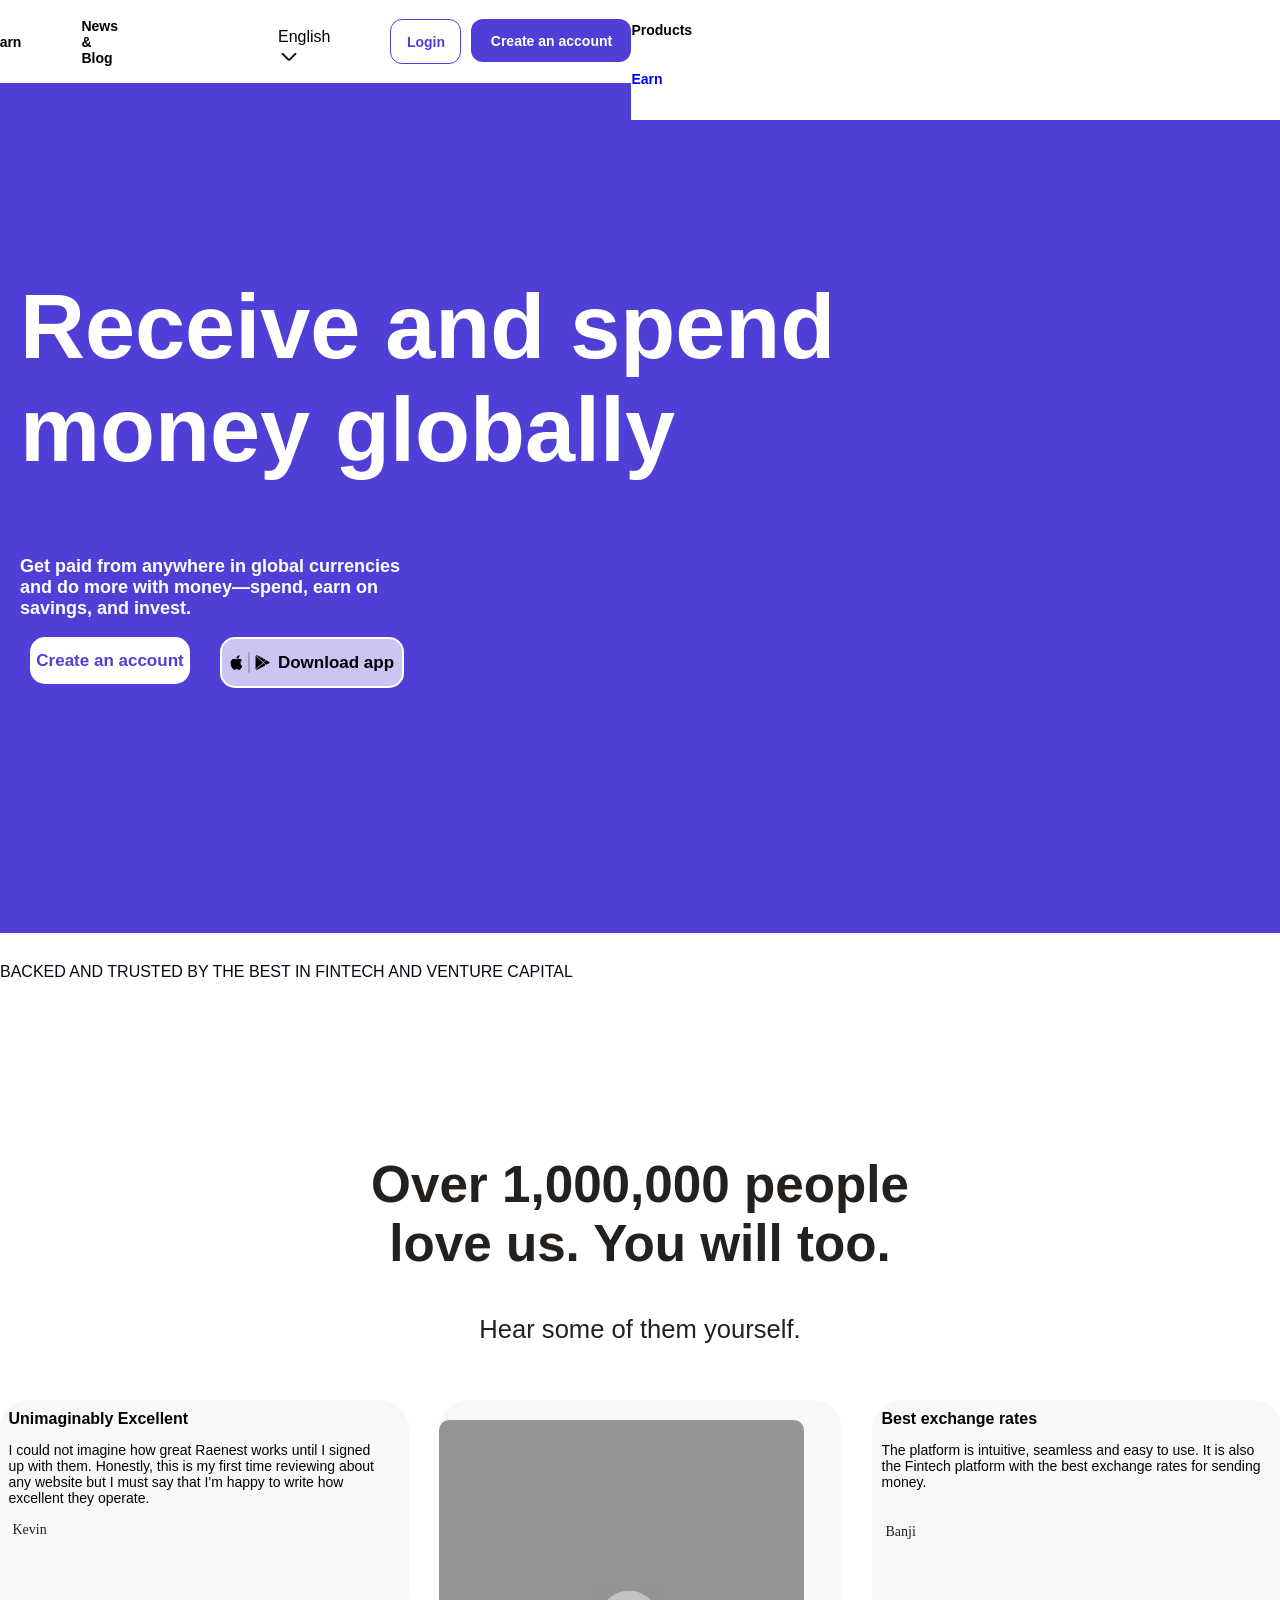
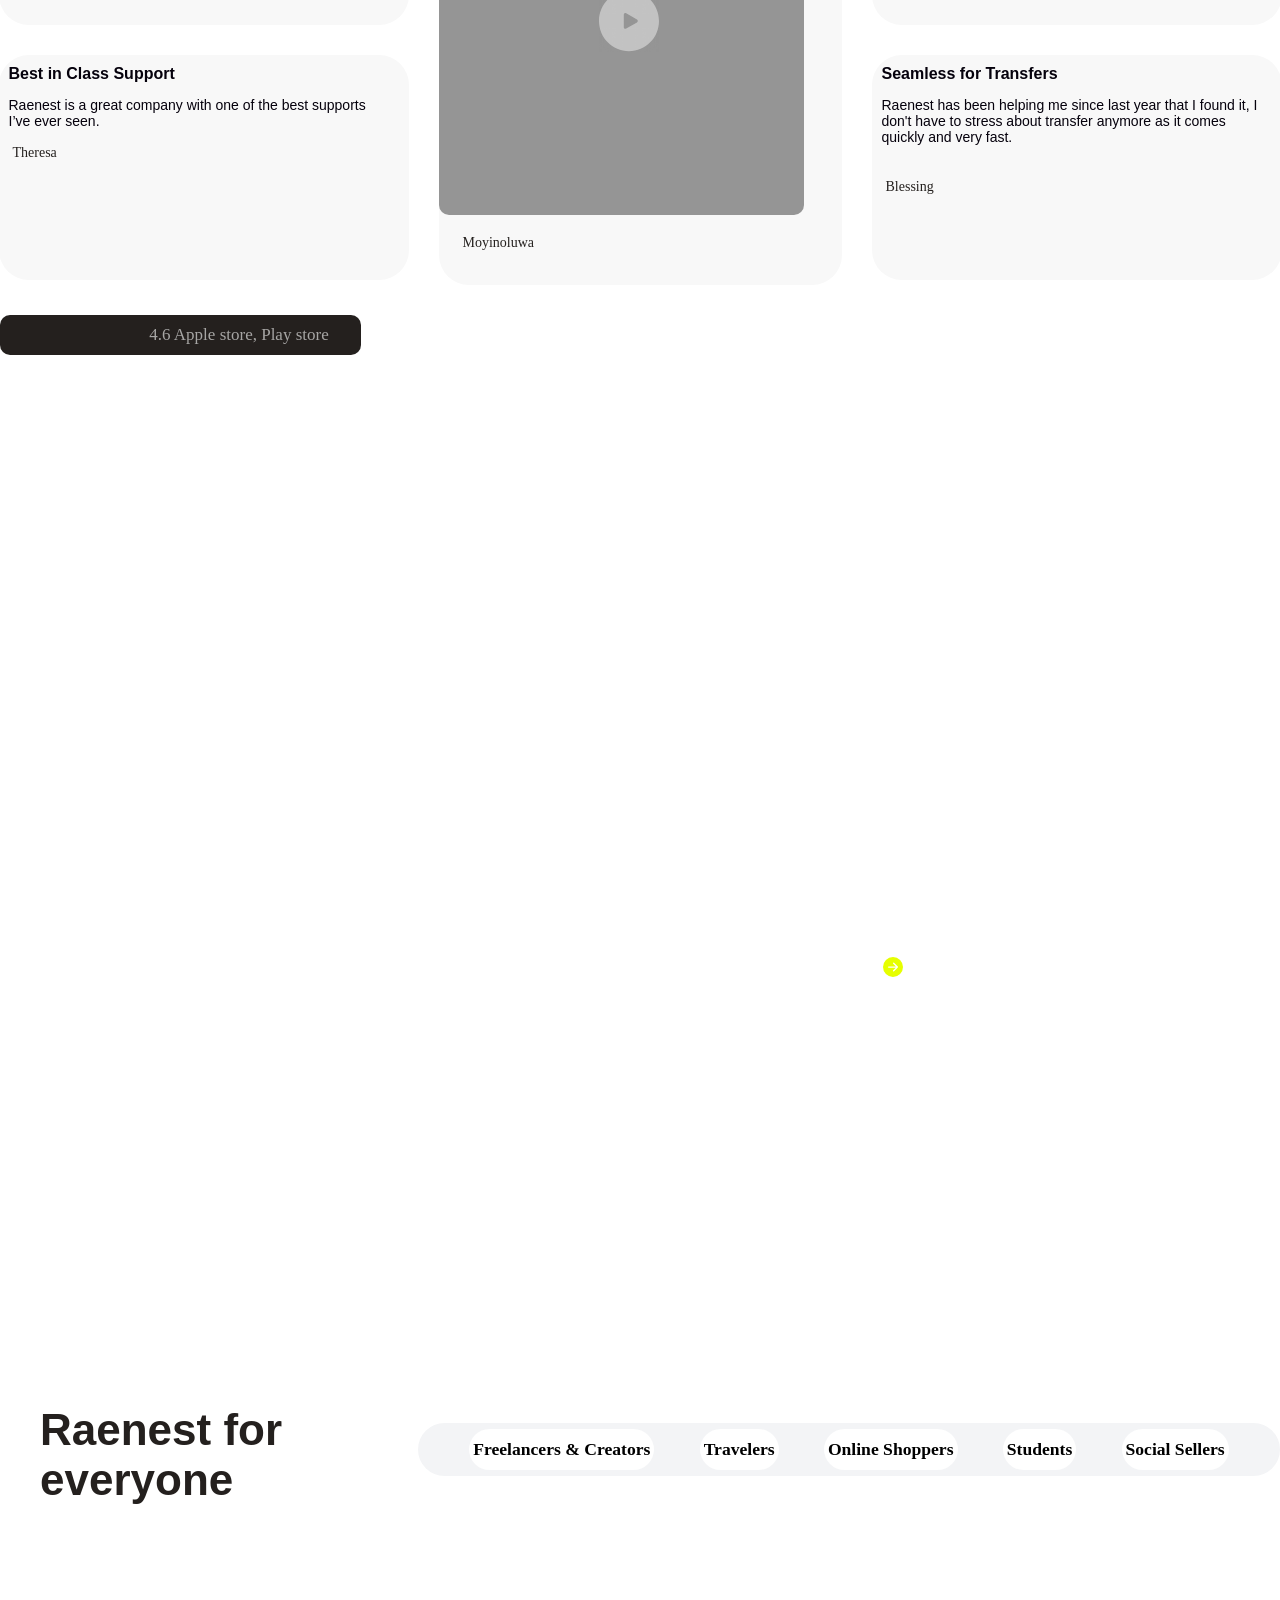
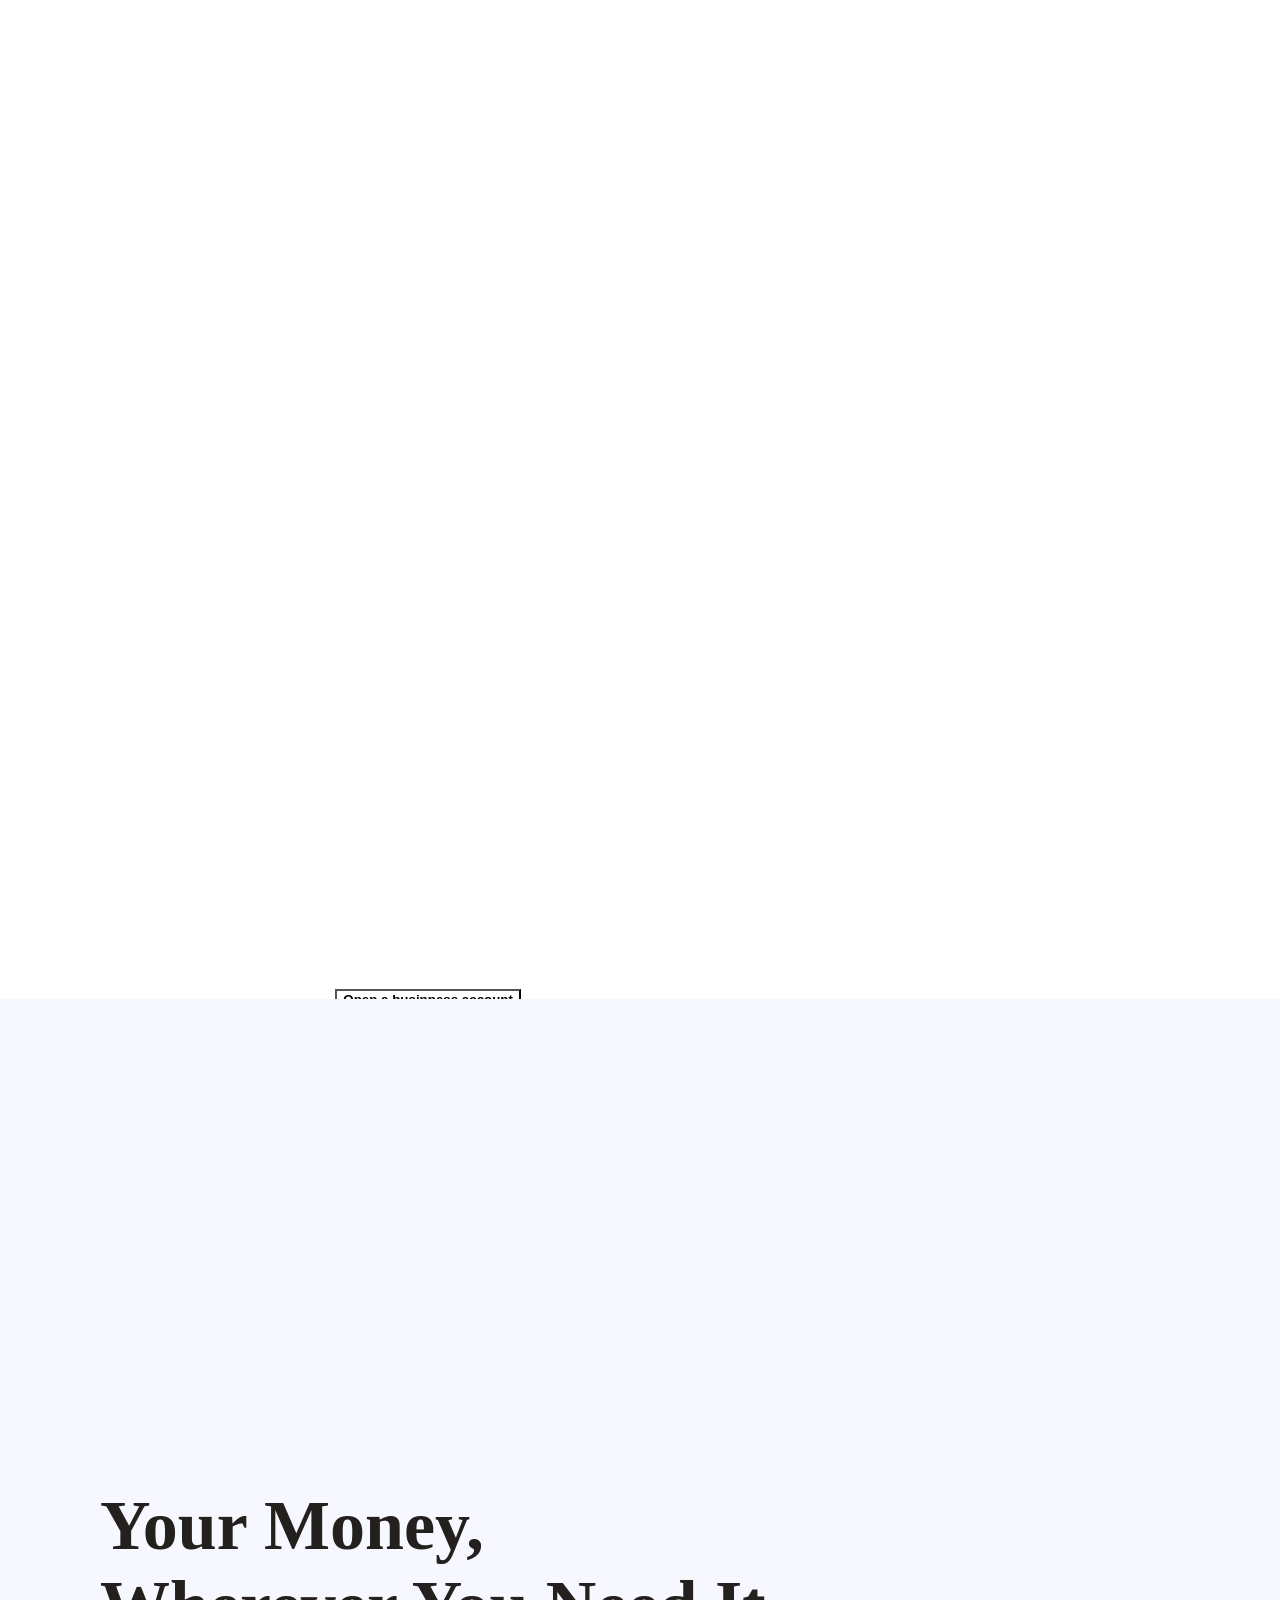
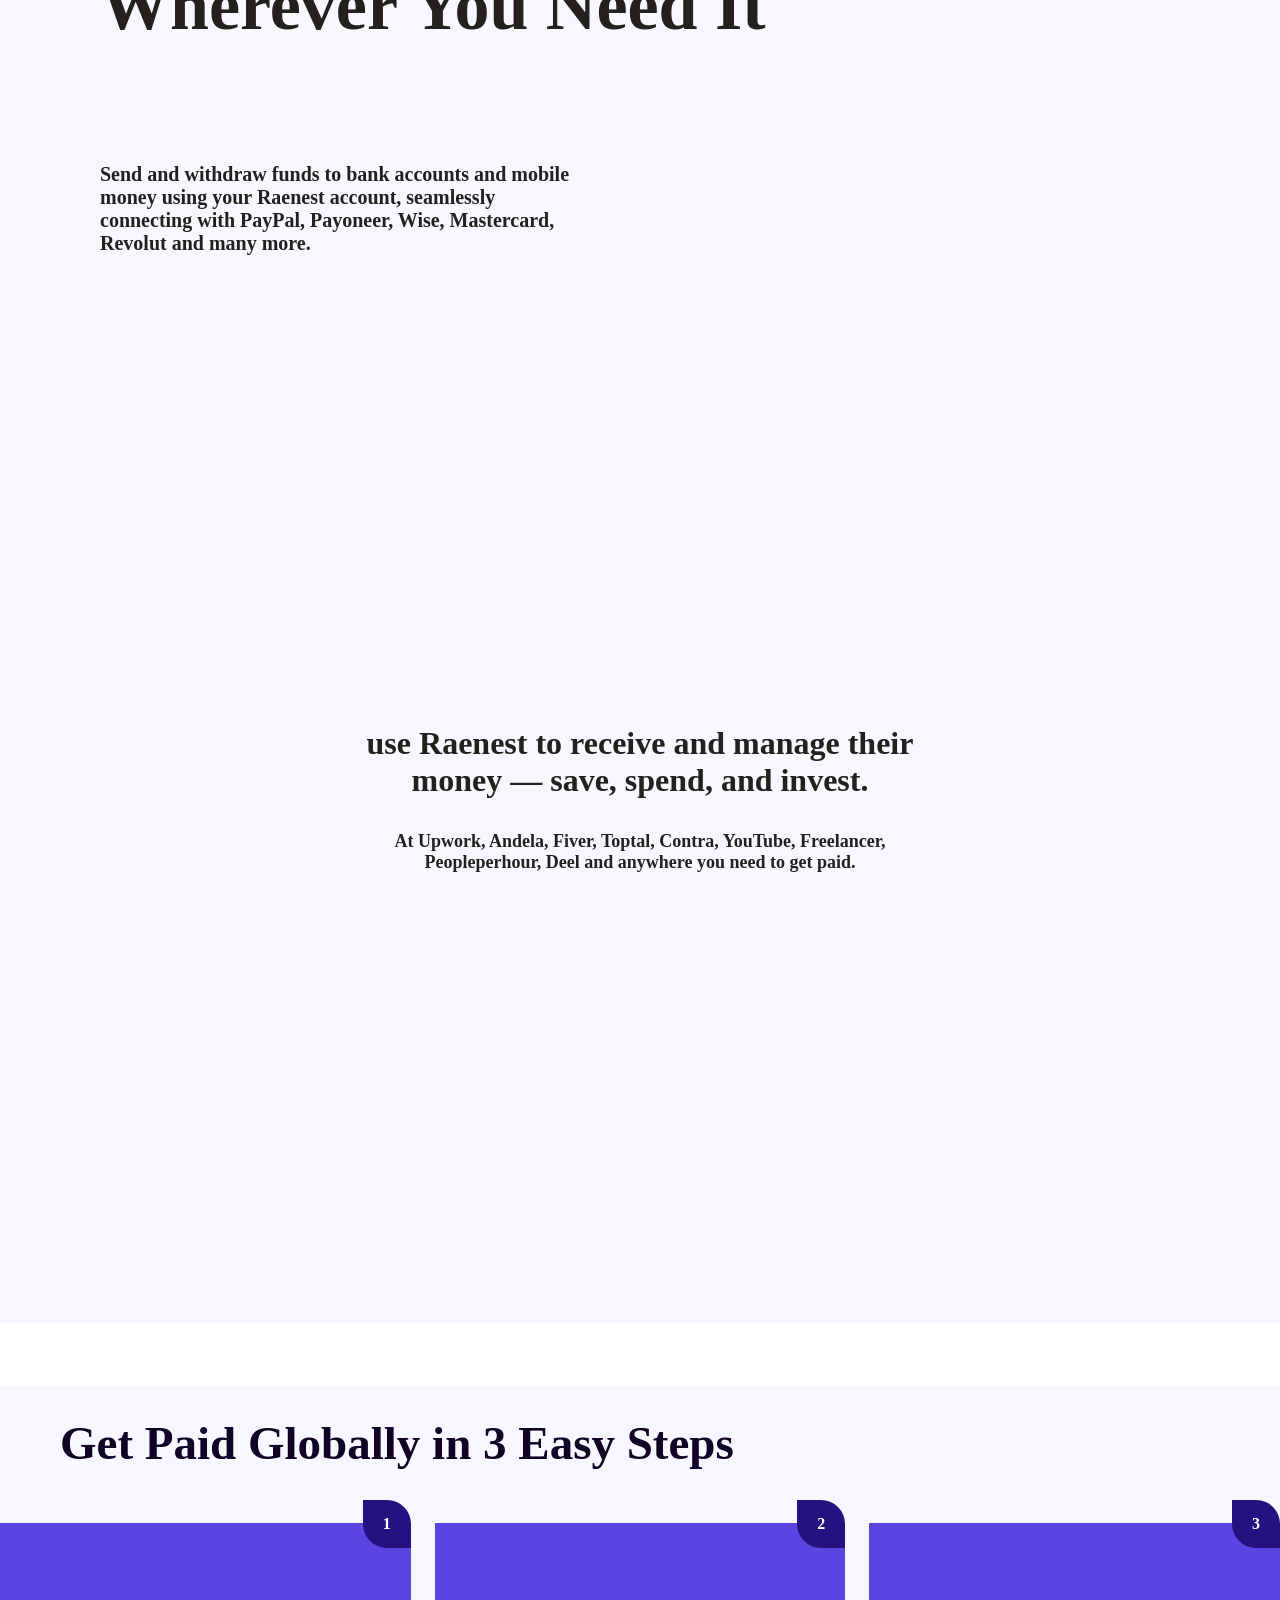
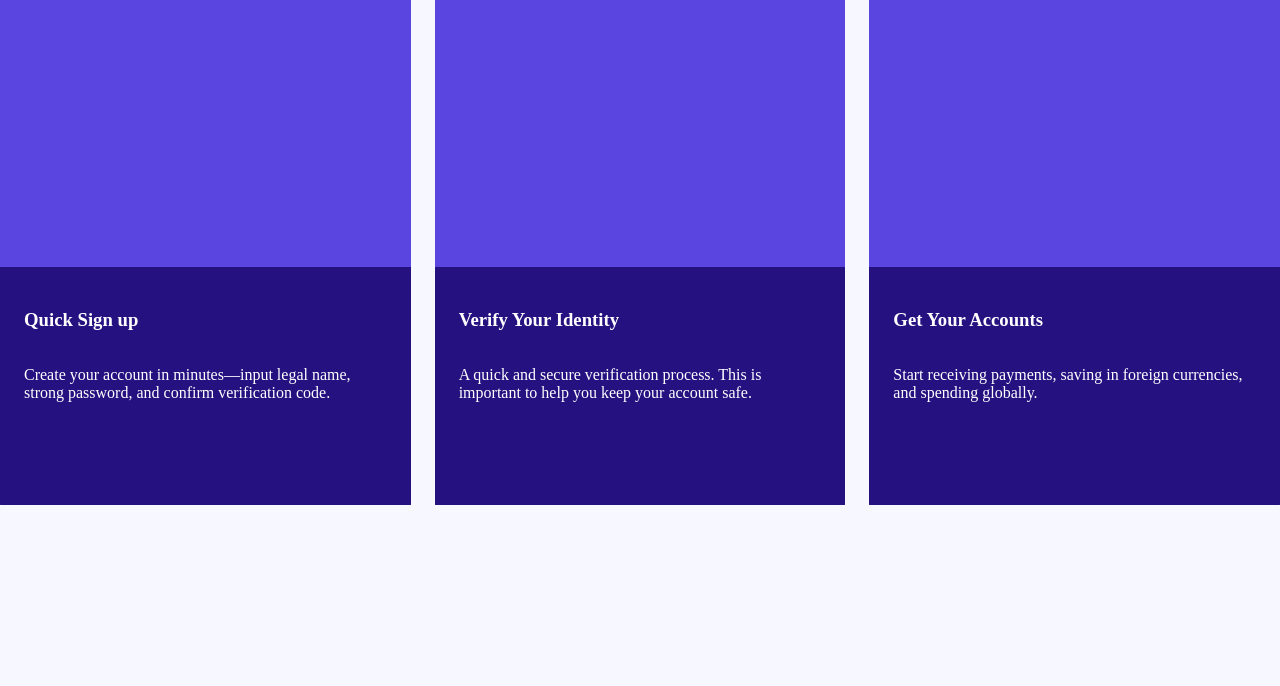
==== commit e771934d: "poii" ====
--- a/index.html
+++ b/index.html
@@ -587,7 +587,7 @@
   <div class="cards-container">
     
     <div class="feature-card">
-      <div class="badderr">1</div>
+      <div class="badder">1</div>
       <div class="card-body">
         <img src="https://cdn.prod.website-files.com/67d85bdb392a92fa03e2f524/67deaf884b0b9419f973baef_Paid%20Globally%20img.png" alt="" width="360px" class="godi1">
       </div>
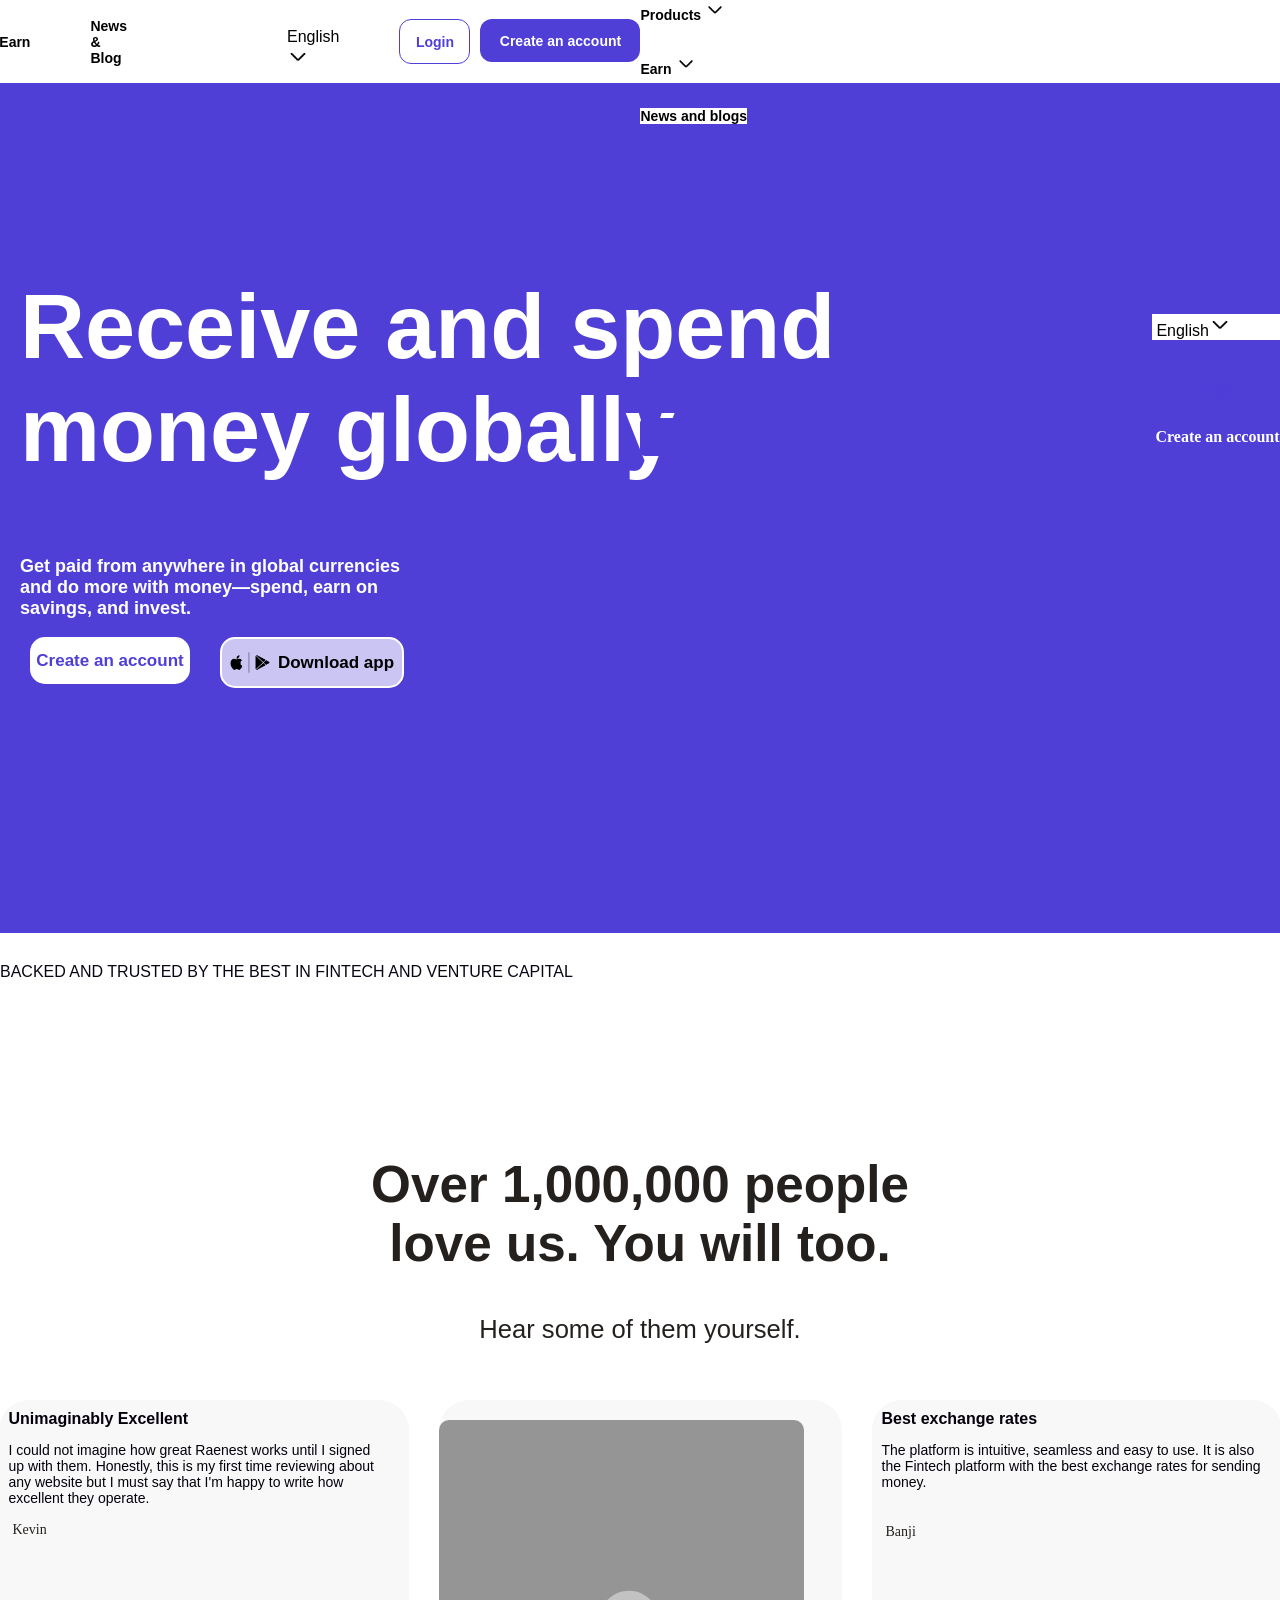
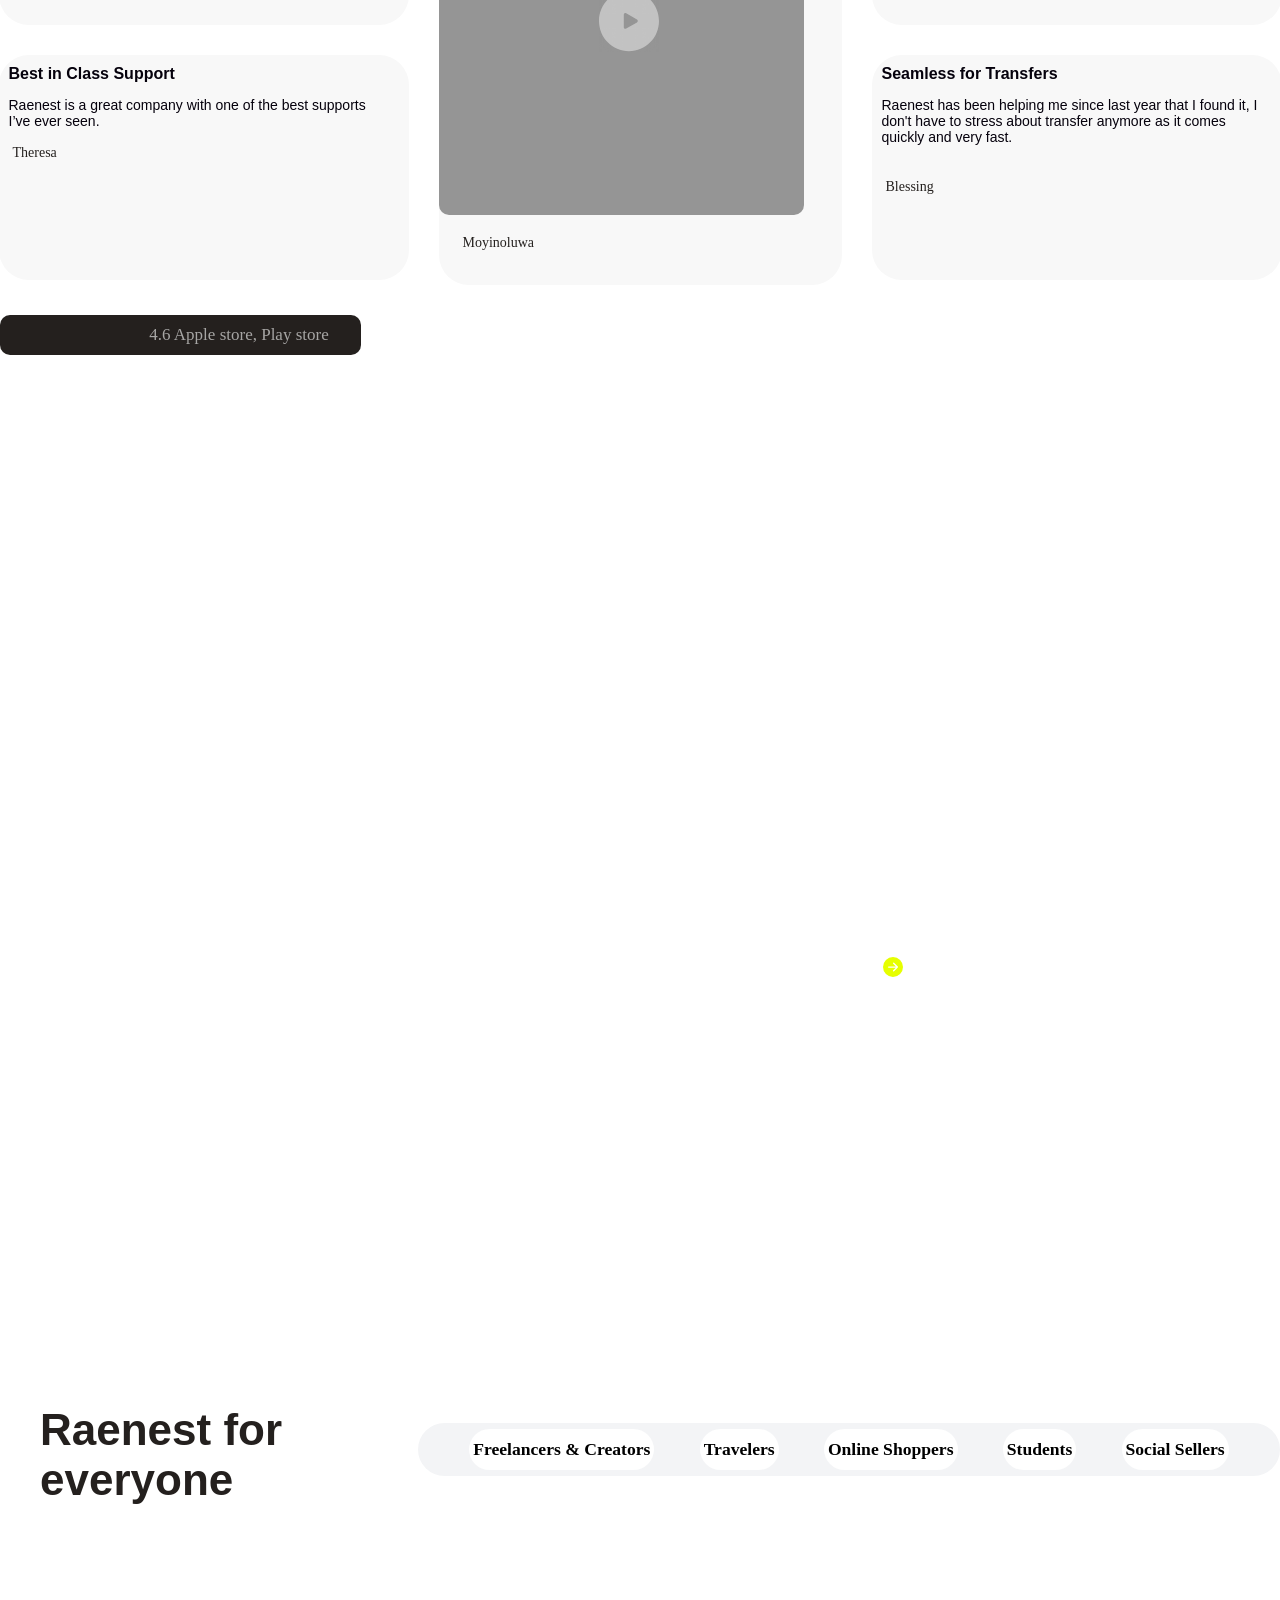
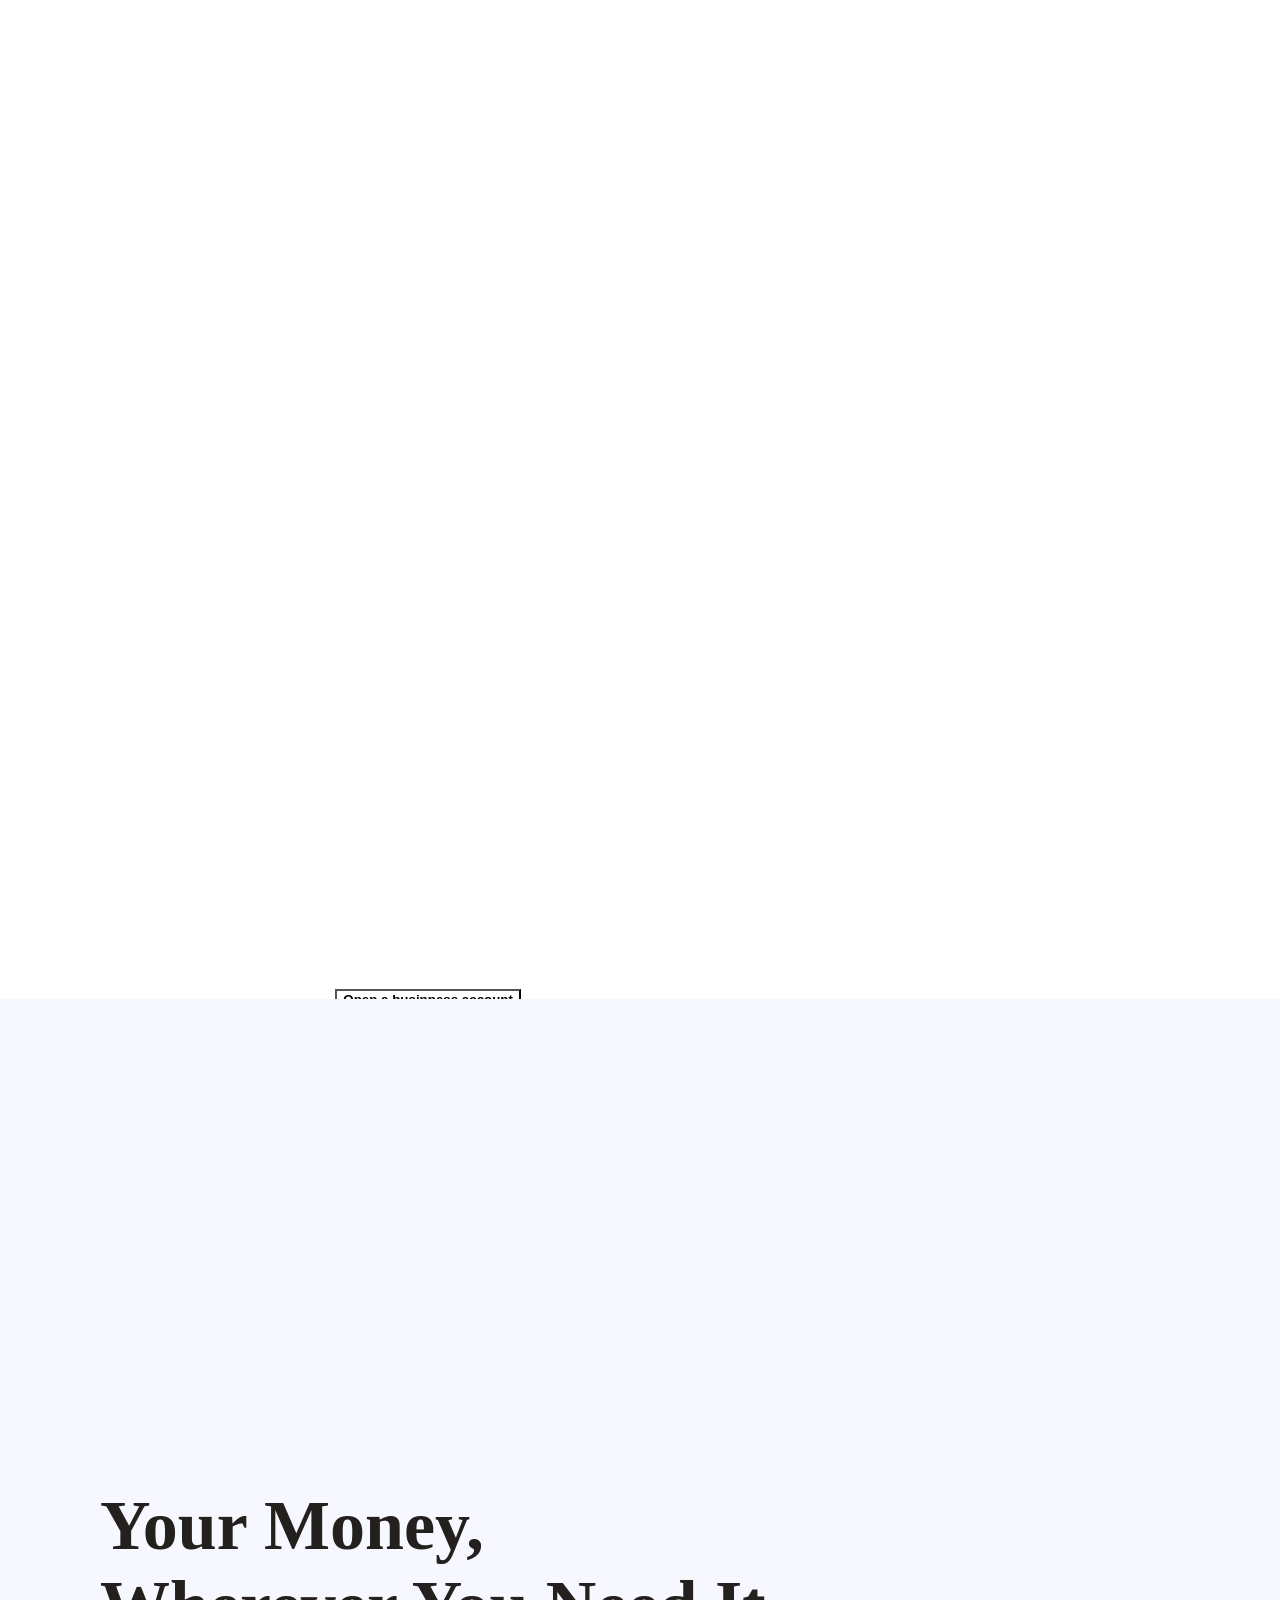
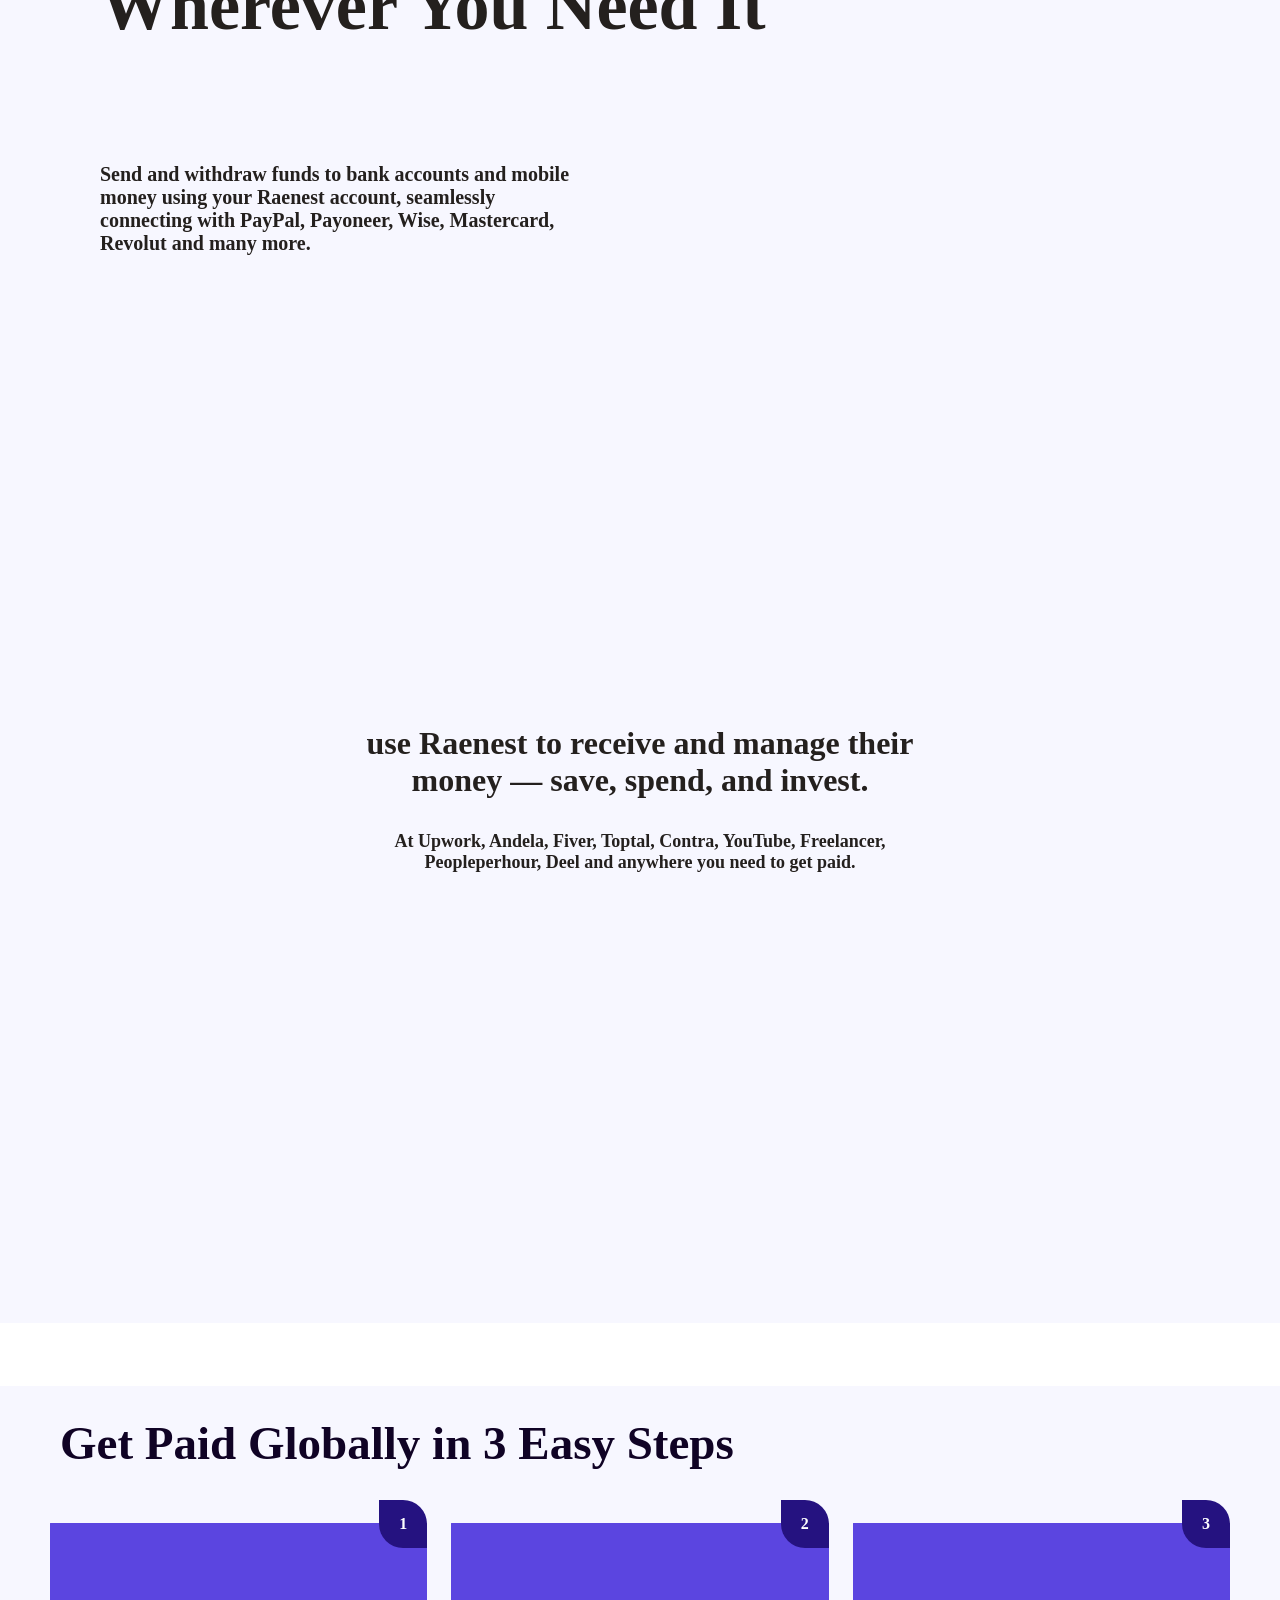
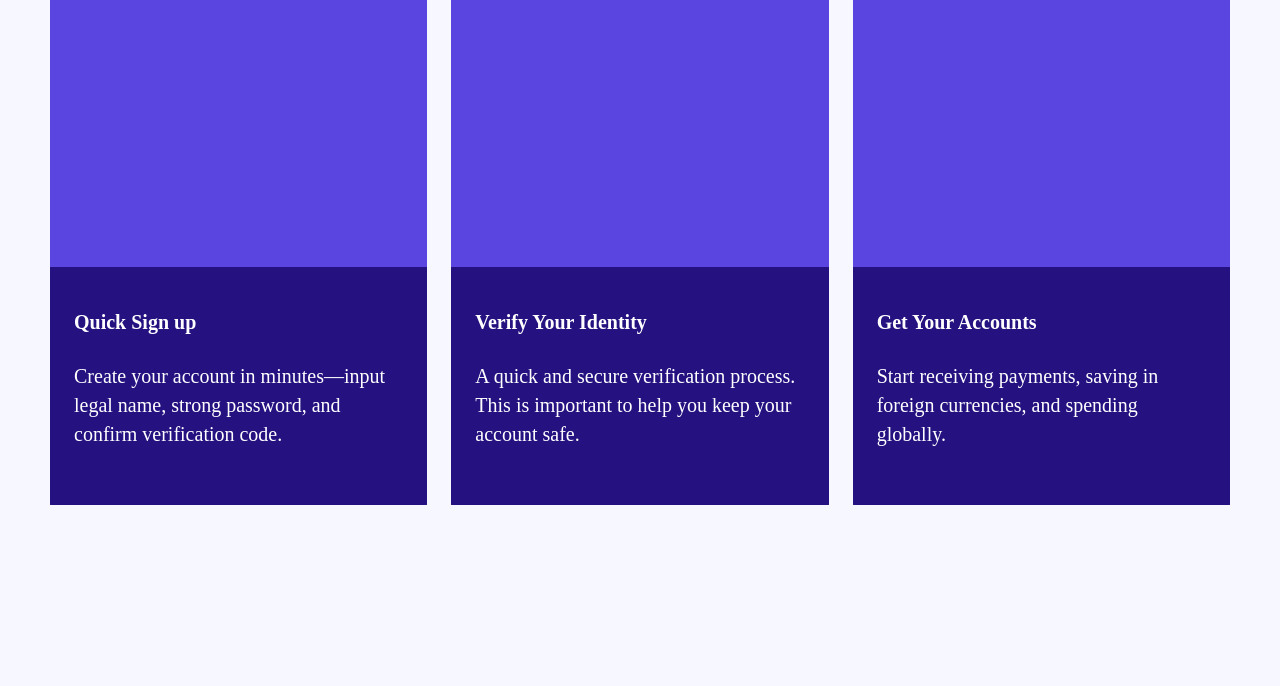
==== commit ccc00b13: "rijh" ====
--- a/index.html
+++ b/index.html
@@ -202,7 +202,7 @@
 </button>
 <div class="menu">
    
-  <div class="dropdown-phone">Products <img src="cuida--caret-down-outline.png" alt="" width="20px" style="margin-left: 71dvw;">
+  <div class="dropdown-phone">Products <img src="cuida--caret-down-outline.png" alt="" width="20px" class="uim1">
    <div class="dropped-phone">
                <div style="display: flex;flex-direction: column;">
                   <a class="anchor" href="https://www.raenest.com/send-money">
@@ -297,7 +297,7 @@
          </div>
   
          
-            <div class="dropdown-phone">Earn <img src="cuida--caret-down-outline.png" alt="" width="20px" style="margin-left: 90vw;"><div class="dropped-phone">
+            <div class="dropdown-phone"><span style="color: #000000;">Earn</span> <img src="cuida--caret-down-outline.png" alt="" width="20px" class="uim"><div class="dropped-phone">
                <div style="display: flex;flex-direction: column;">
                   <a class="anchor" href="https://www.raenest.com/send-money">
                      <div class="innerdrop">
@@ -336,6 +336,21 @@
          </div>
          
                 </div>
+                <div class="dropdown-phone">News and blogs</div>
+                <div class="dropdown-phone1"><div><img
+                  src="https://cdn.prod.website-files.com/67d85bdb392a92fa03e2f524/6a8ad5b610c1d2eadf1f2178_united-kingdom%20(1).png"
+                  alt="" width="22px"> <span class="fspan">English</span><img src="cuida--caret-down-outline.png" alt=""
+                  width="22px"></div>  <div class="dropped-phone2">
+               <div style="display: flex;flex-direction: column;">
+                  <div class="innerdrop2"><span style="font-family: sans-serif;font-size: 18px;font-weight: 600;">English</span></div>
+                  <div class="innerdrop2"><span class="spn1">Spanish (Argentina)</span></div>
+                  <div class="innerdrop2"><span class="spn1">French</span></div>
+                  <div class="innerdrop2"> <span spn1>Portugese (Brazil)</span></div>
+                  <div class="innerdrop2"><span class="spn1">Spanish (Columbia)</span></div>
+               </div>
+            </div></div>
+           <div class="toyo"> <div class="log-divp">Login</div>
+            <div class="Signd">Create an account</div></div>
    </nav>
 
 
@@ -621,7 +636,7 @@
       </div>
     </div>
   </div></section>
-
+<section class="picsec"></section>
 </body>
 
 </html>
--- a/reanest.css
+++ b/reanest.css
@@ -68,35 +68,52 @@
     position: relative;
     cursor: pointer;
     gap: 3px;
+    color: #000000;
 }
 .dropdown-phone{
     background-color: white;
     width: fit-content;
-    height: 60px;
-    display: flex;
+    
     justify-content: center;
     align-items: center;
     font-family: sans-serif;
     font-weight: 600;
     font-size: 14px;
-    /* position: relative; */
+     position: relative; 
     cursor: pointer;
     gap: 3px;
     color: black;
     text-decoration: none;
+    margin-bottom: 30px;
+}
+.dropdown-phone1{
+    background-color: white;
+    justify-self: center;
+    align-items: center;
+    font-family: sans-serif;
+    font-weight: 600;
+    font-size: 14px;
+     position: relative; 
+    cursor: pointer;
+    gap: 3px;
+    color: black;
+    text-decoration: none;
+    margin-bottom: 30px;
+    margin-top: 190px;
+    margin-left: 40vw;
 }
 .dropped-phone{
-     display: none;
-    position: absolute;
+     
     background-color: white;
-    height:550px;
     width: 360px;
     border-radius: 20px;
     border-top: 1px solid #e0dbdb;
-    top: 70px;
-    left: 0;
-    
    
+    position: static;
+      max-height: 0;
+      overflow: hidden;
+      opacity: 0;
+   transition: max-height 0.3s ease-in-out, opacity 0.3s ease-in-out, padding 0.3s ease-in-out;
 }
 .dropped-phone1{
     display: none;
@@ -108,11 +125,58 @@
     border-top: 1px solid #dfdddd;
     top: 70px;
 }
+.dropped-phone2{
+    
+     display: none;
+    position: absolute;
+    background-color: rgb(196, 196, 196);
+    width: 220px;
+    height: 150px;
+    border-radius: 10px;
+    border: none;
+    top: 55px;
+z-index: 2;
+transition-duration: 0.2s;
+
+}
 .dropdown-phone:hover.dropped-phone1{
     display: block;
 }
 .dropdown-phone:hover .dropped-phone{
-display: block;
+max-height: 550px;
+opacity: 1;
+}
+.dropdown-phone1:hover .dropped-phone2{
+    display: block;
+}
+
+.log-divp{
+width: 90vw;
+border: 1px solid #4f3fd7;
+color: #4f3fd7;
+height: 4vh;
+display: flex;
+justify-content: center;
+justify-self: center;
+border-radius: 5px;
+align-items: center;
+font-size: 1rem;
+font-weight: 700;
+margin-bottom: 10px;
+}
+.Signd{
+width: 90vw;
+border: 1px solid #4f3fd7;
+color: white;
+background-color: #4F3FD7;
+height: 4vh;
+display: flex;
+justify-content: center;
+justify-self: center;
+border-radius: 5px;
+align-items: center;
+font-size: 1rem;
+font-weight: 700;
 }
 
 .dropped{
@@ -130,7 +194,7 @@
 }
 
 .dropped1{
-display: none;
+
     position: absolute;
     background-color: white;
     height:220px;
@@ -140,6 +204,7 @@
     top: 55px;
     z-index: 2;
     transition-duration: 0.2s;
+    display: none;
 }
 .dropped2{
      display: none;
@@ -193,8 +258,8 @@
 }
 .dropdown:hover .dropped1{
     display: block;
-     display: flex;
-    justify-content: center;
+      display: flex;
+    justify-content: center; 
 }
 .dropdown:hover .dropped{
     display: block;
@@ -233,7 +298,12 @@
     .sdiv{
         display: none;
     }
-    
+      .uim{
+        margin-left: 80vw;
+      }
+.uim1{
+   margin-left: 300px;
+}
   
     .firstima{
         width: 12vh;
@@ -274,14 +344,24 @@
   .menus-item{
     color: black;
   }
- 
+ .toyo{
+    margin-top: 28vh;
+ }
  
 }
  @media (min-width: 481px) and (max-width: 1024px)  {
     .sdiv{
         display: none;
     }
-    
+    .dropdown-phone{
+        margin-left: 3vw;
+    }
+    .uim{
+        margin-left: 85vw;
+    }
+    .uim1{
+        margin-left: 81vw;
+    }
   
     .firstima{
         width: 12vh;
@@ -324,6 +404,9 @@
   .menus-item{
     color: black;
   }
+  .toyo{
+    margin-top: 45vh;
+  }
   }
 
 .hero-section{
@@ -1102,7 +1185,7 @@
       margin: 0;
     }
 
-    /* Mobile Responsive Layout */
+
     @media (max-width: 576px) {
       .pill-link {
         font-size: 0.7rem;
@@ -1122,7 +1205,7 @@
         display: block;
       }
       .hf{
-        font-size: 5dvw;
+        font-size: 4dvw;
       }
     }
     .csec{
@@ -1505,6 +1588,8 @@
       gap: 24px;
       /* width: 1040px; */
       justify-self: center;
+      padding-left: 50px;
+      padding-right: 50px;
     }
 
    
@@ -1569,13 +1654,13 @@
       justify-content: flex-start;
     }
 
-    .card-footer h3 {
+    .card-for h3 {
       font-size: 20px;
       font-weight: 700;
       margin-bottom: 8px;
     }
 
-    .card-footer p {
+    .card-for p {
       font-size: 20px;
       line-height: 1.45;
       font-weight: 400;
@@ -1635,7 +1720,8 @@
     }
 
     }
-
+ 
+ 
     
 
 
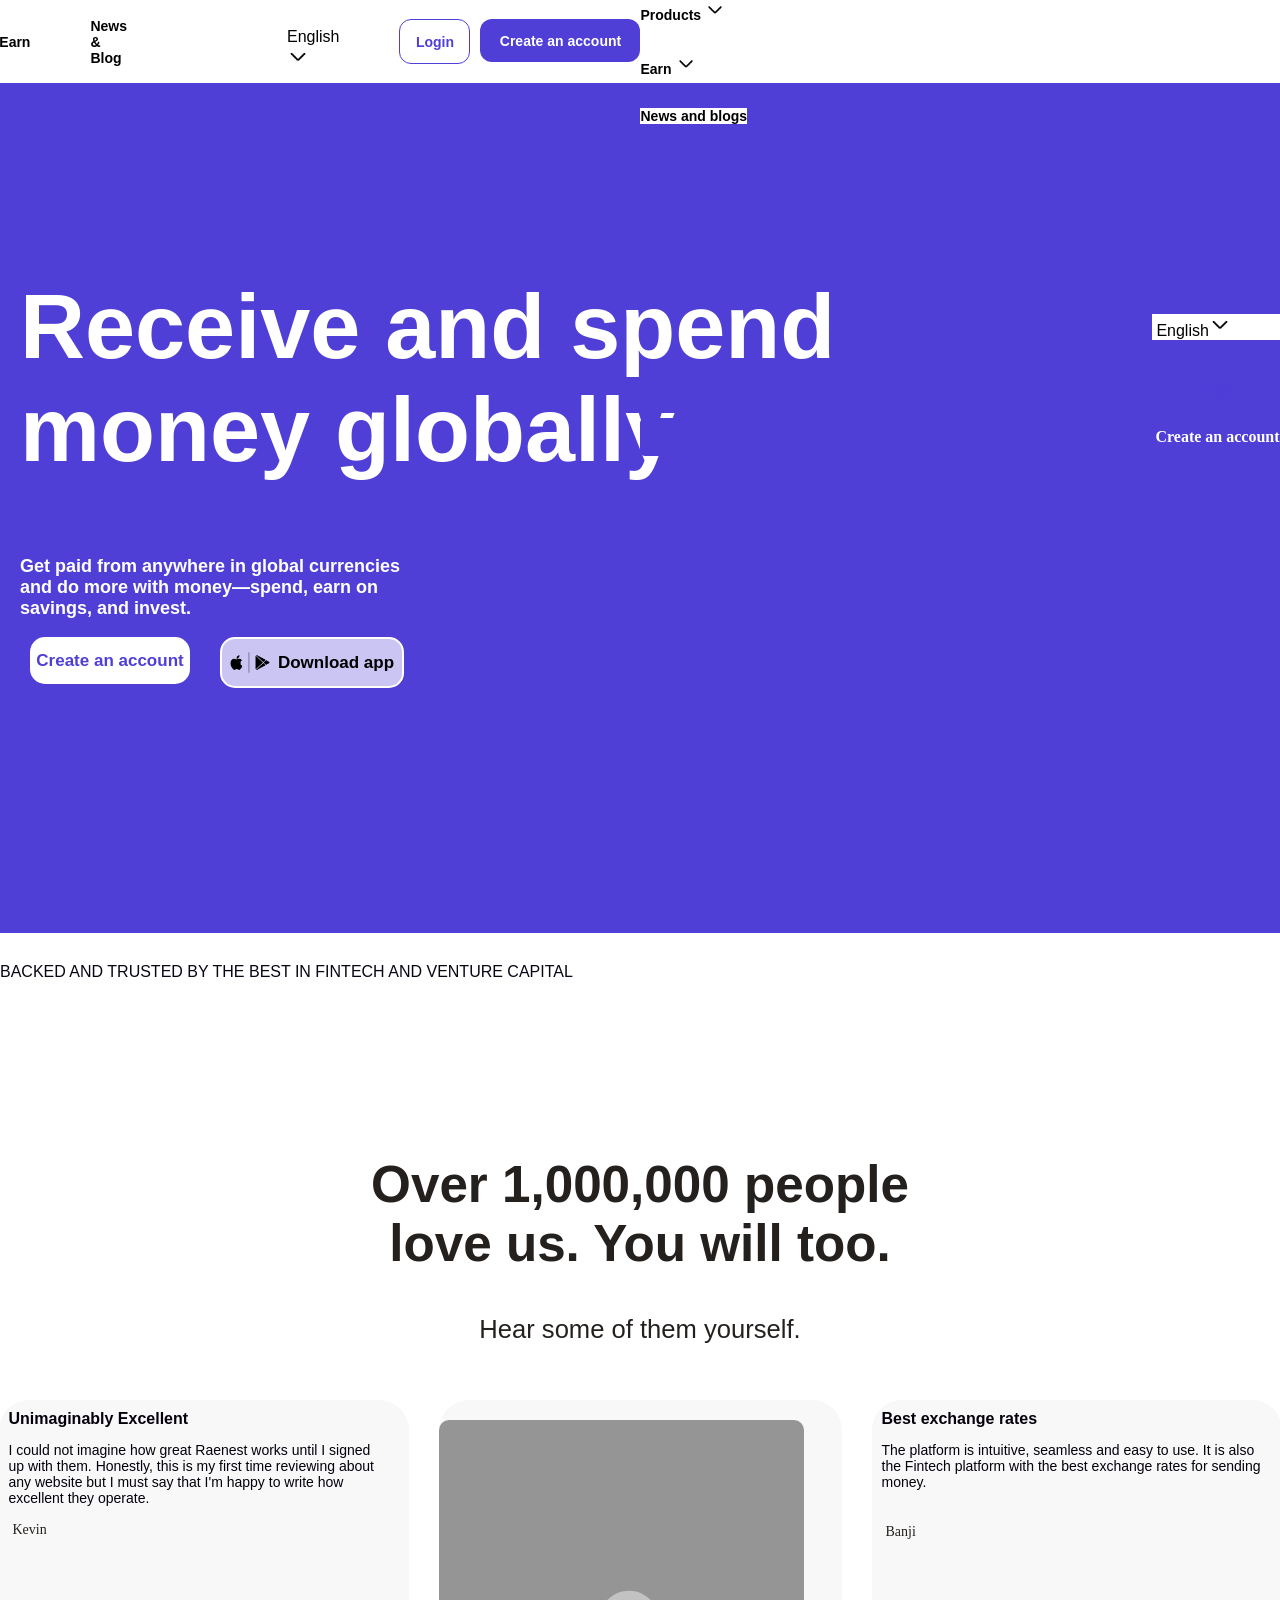
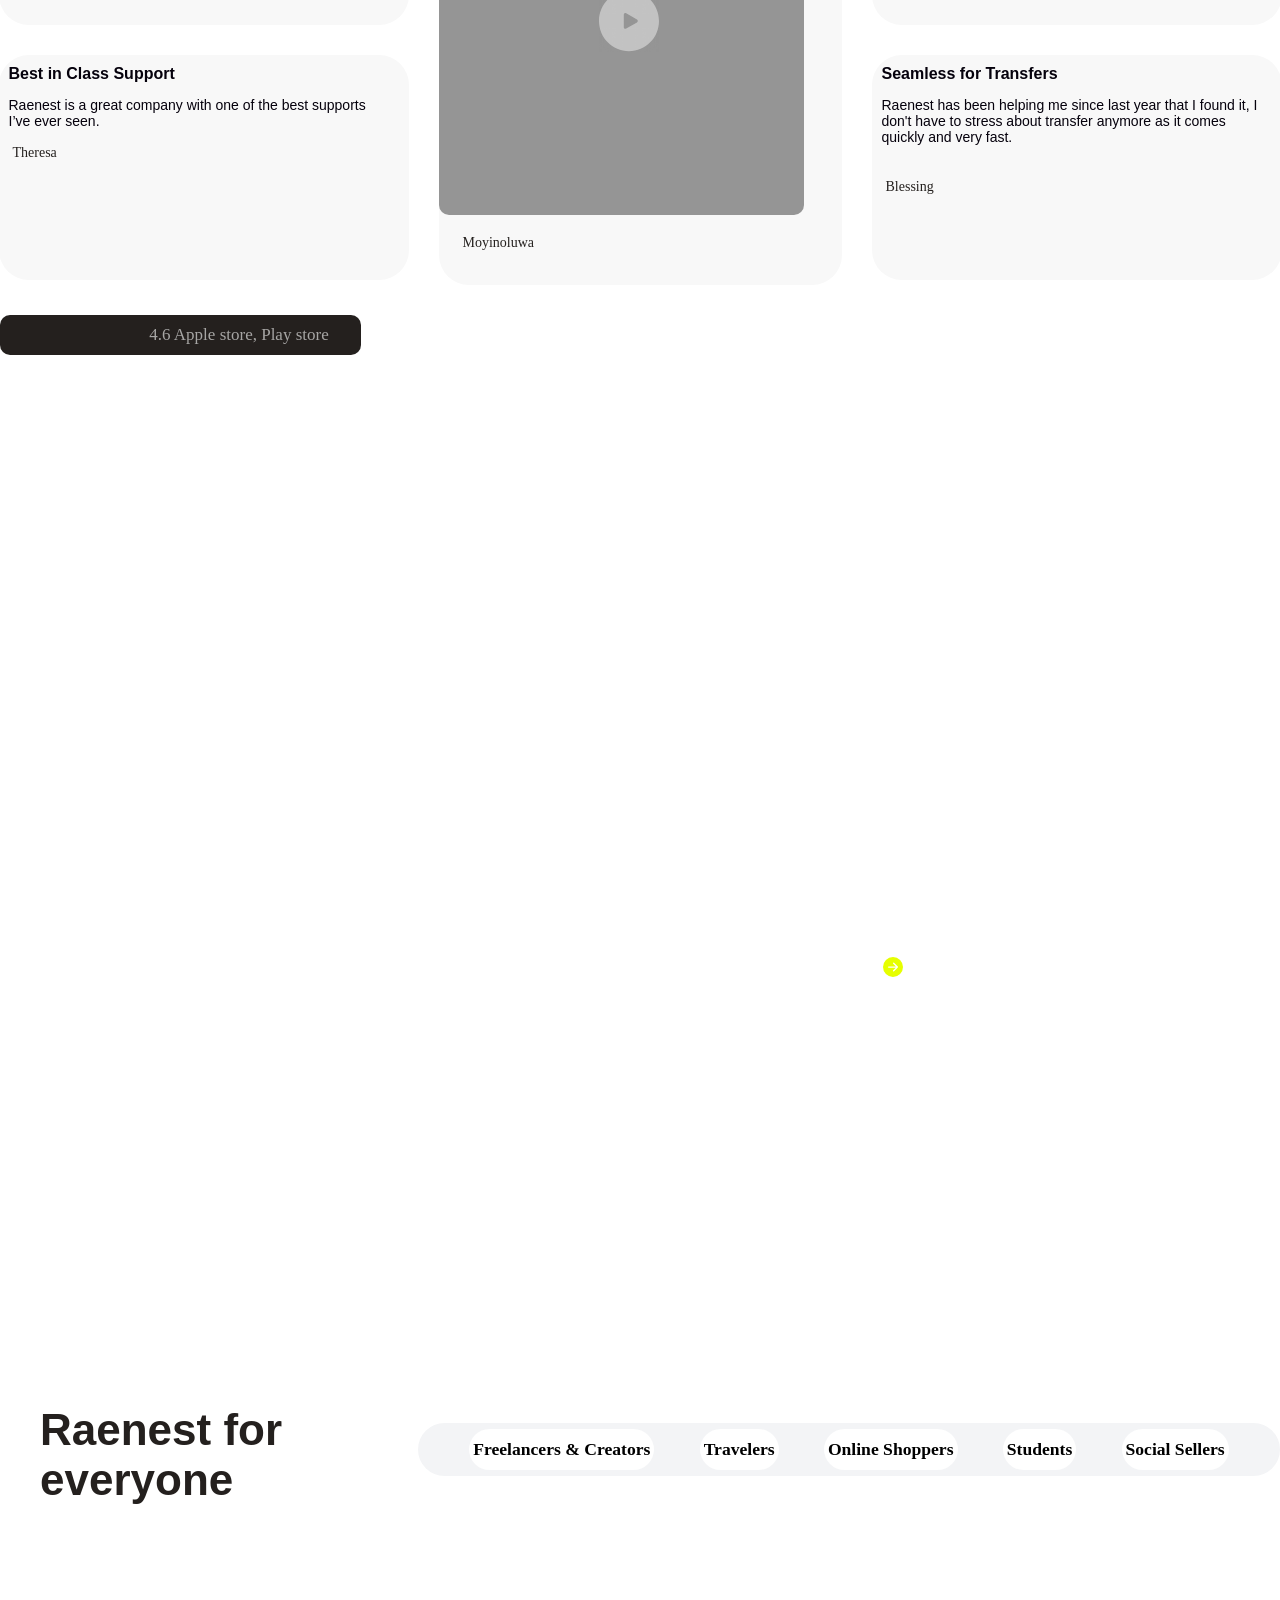
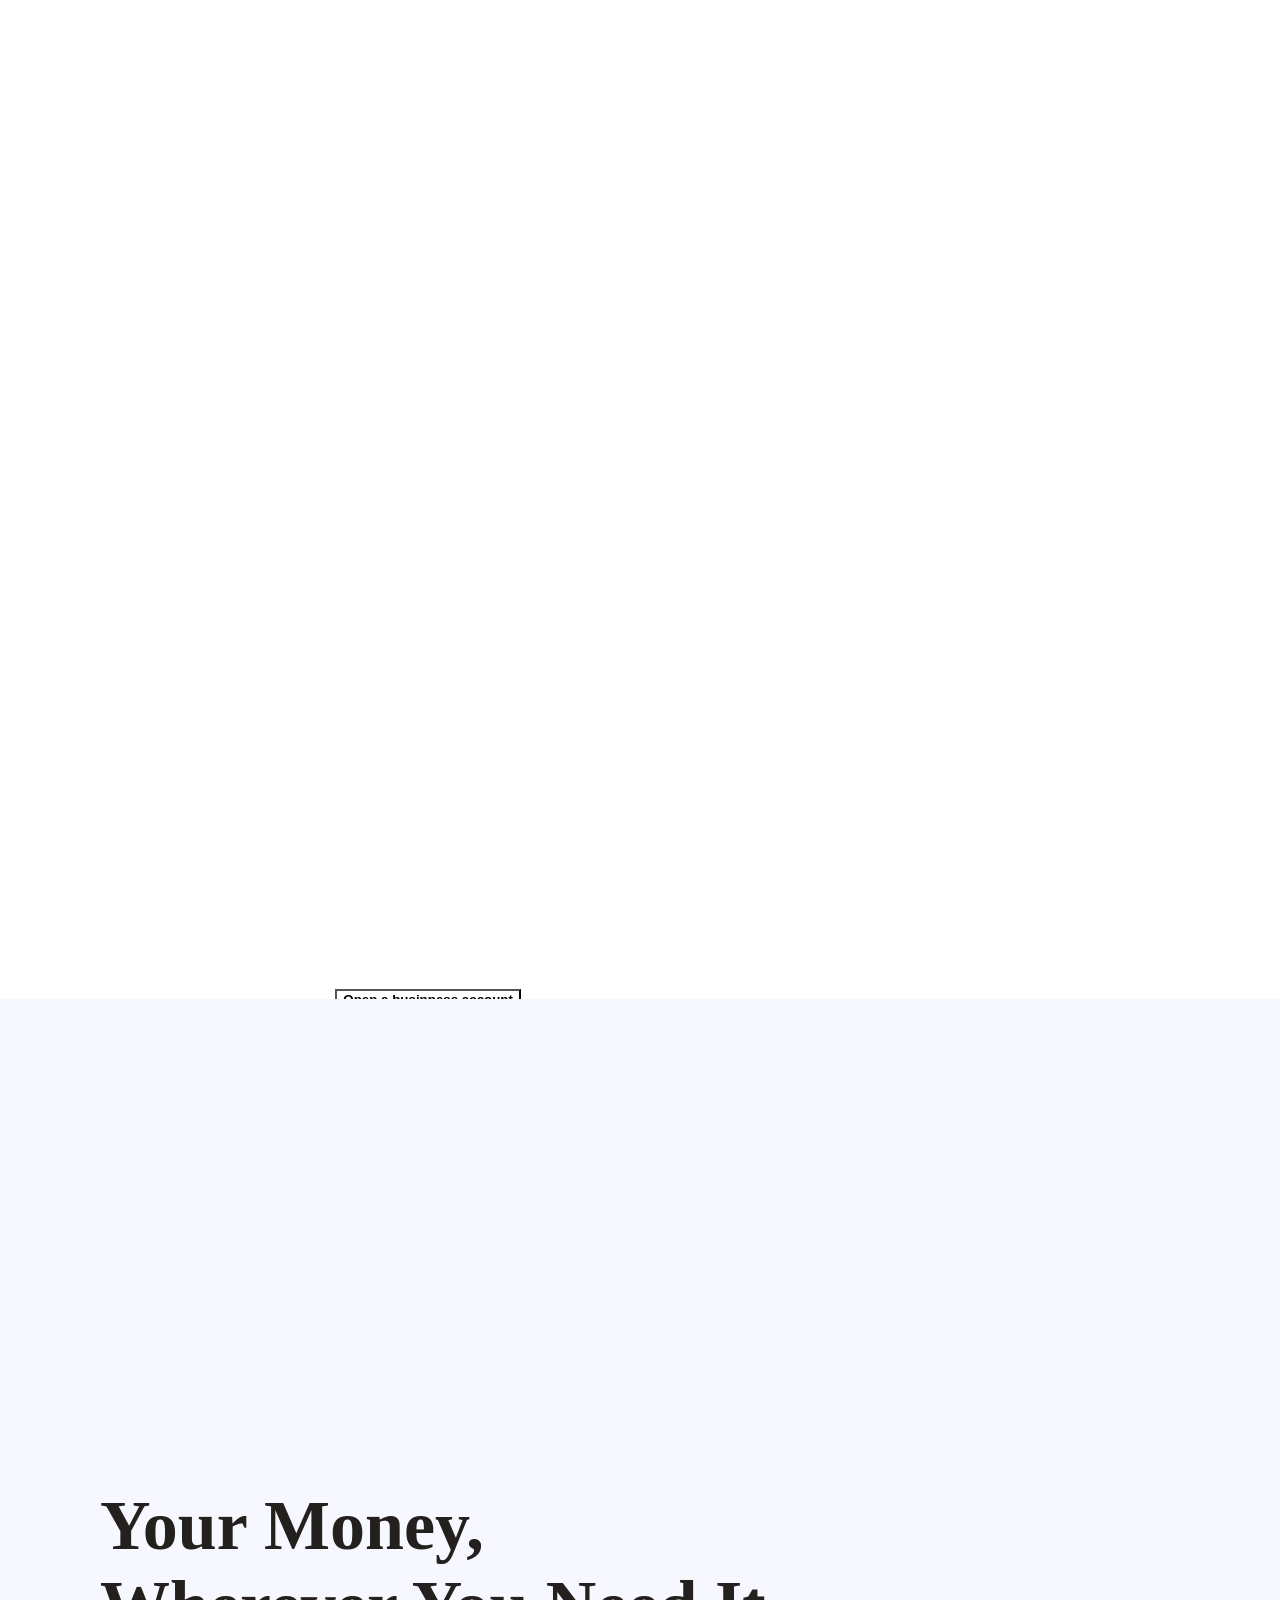
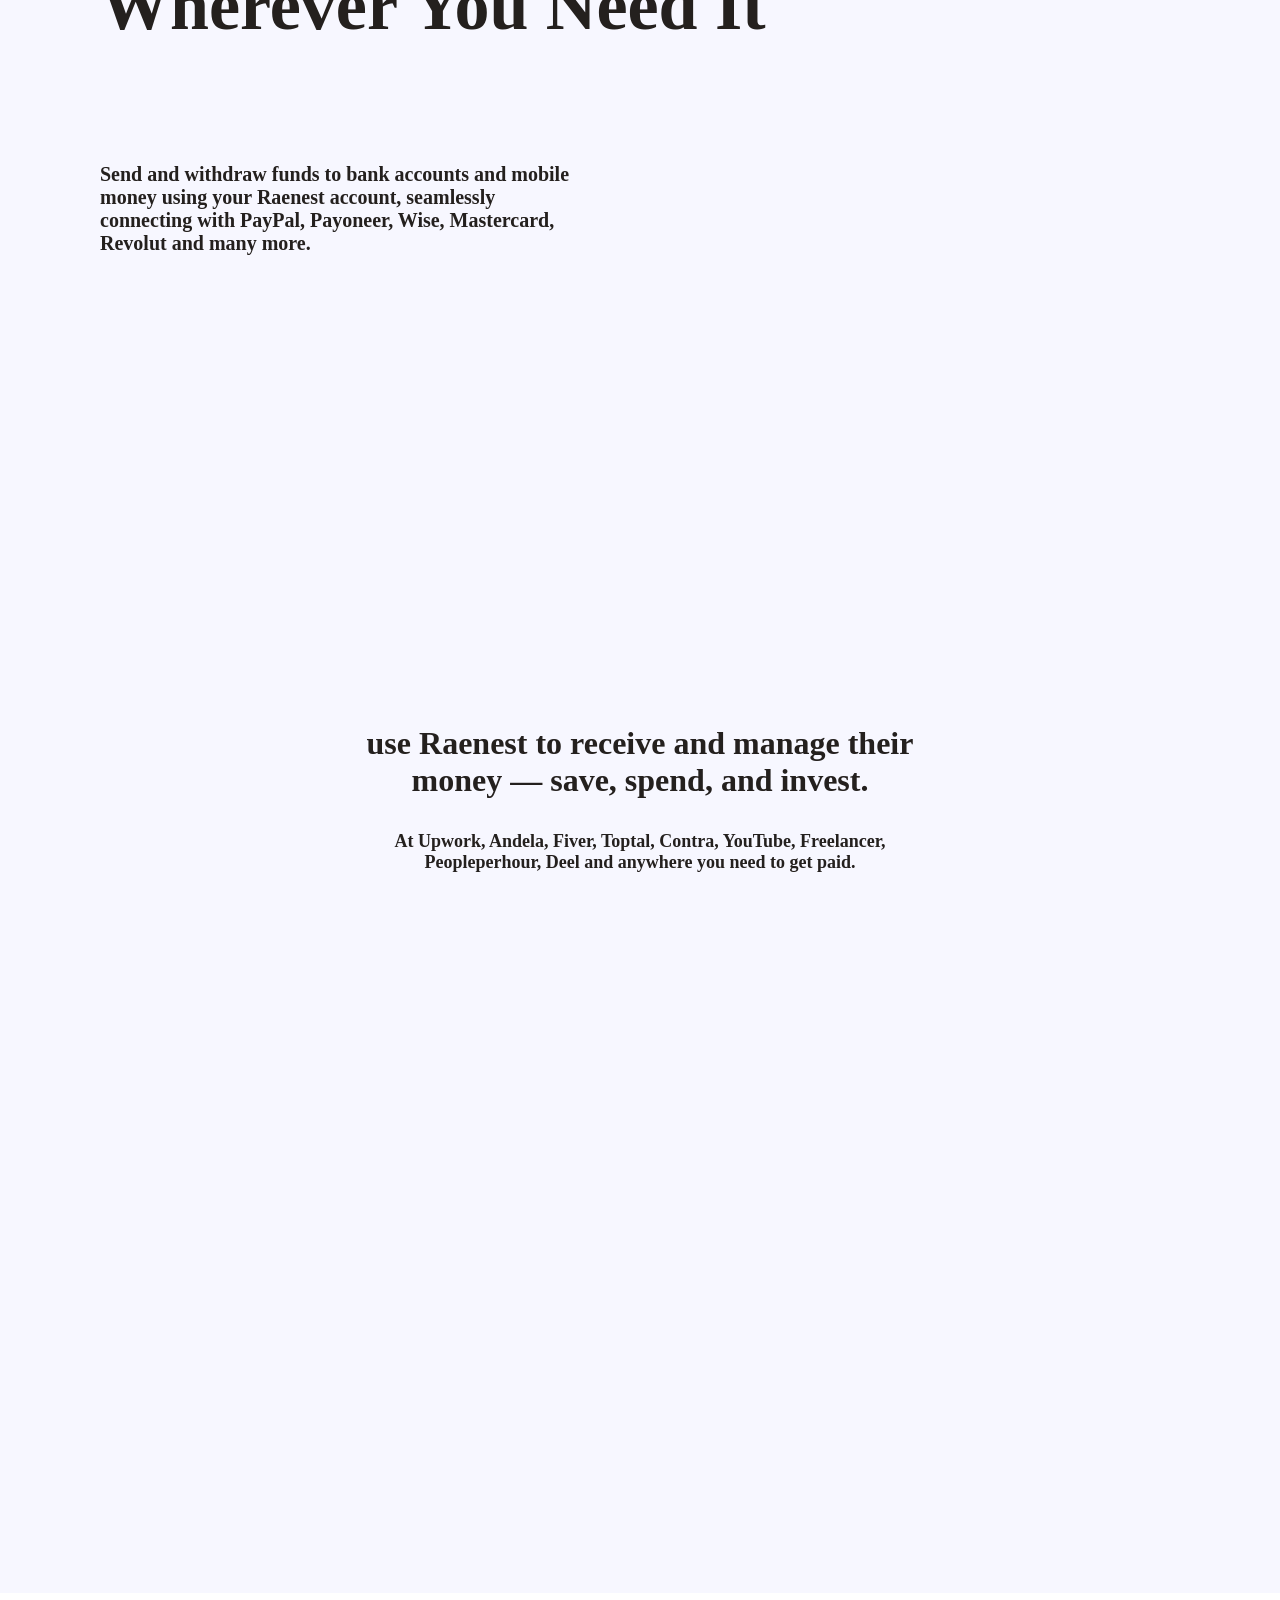
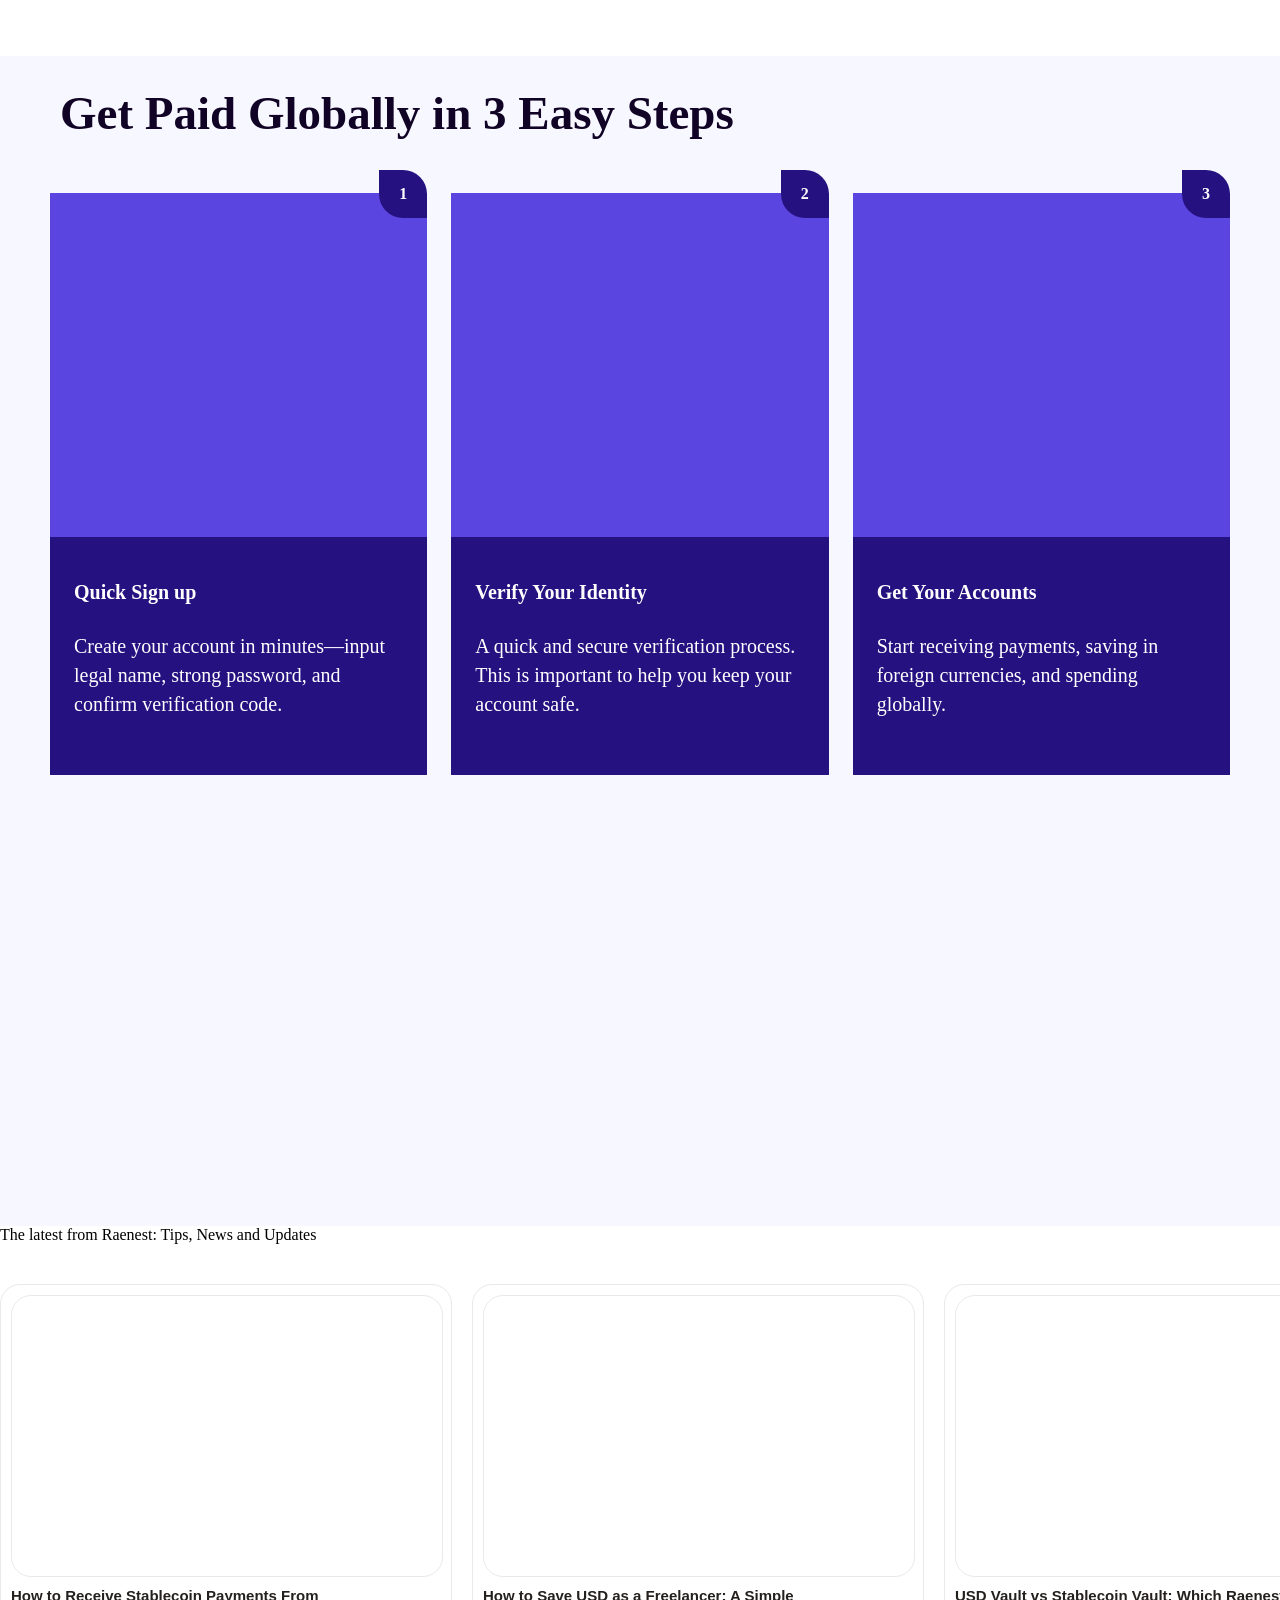
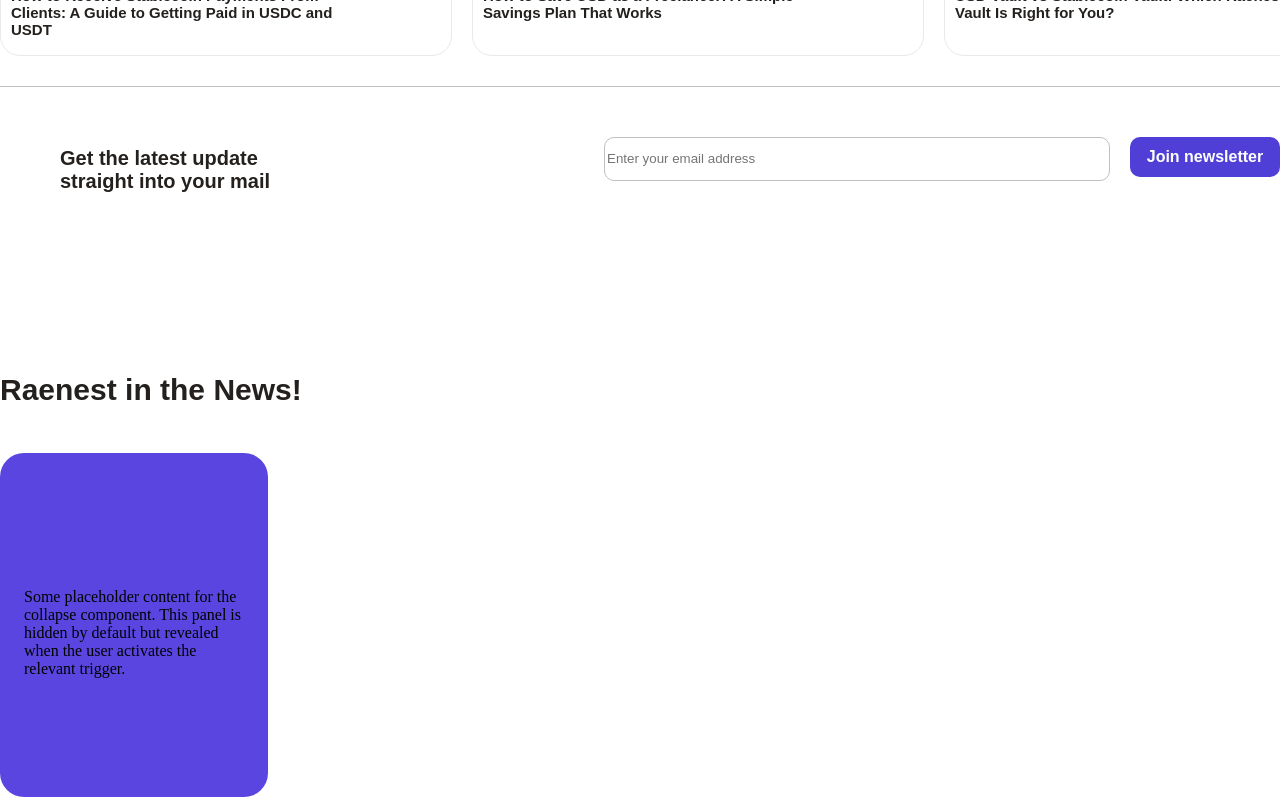
==== commit 6b117c78: "hbbf" ====
--- a/index.html
+++ b/index.html
@@ -636,7 +636,66 @@
       </div>
     </div>
   </div></section>
-<section class="picsec"></section>
+<div class="Middle-text">The latest from Raenest: Tips, News and Updates</div>
+
+
+  <div class="Newsdiv">
+    <div class="Clients">
+        <div>
+
+        </div>
+            <p class="Stablecoin">How to Receive Stablecoin Payments From<br> Clients: A Guide to Getting Paid in USDC and<br> USDT</p>
+
+            <img src="bi--arrow-right-circle-fill.svg" alt="" width="30px" class="Arrow">   
+       
+           
+        
+    </div>
+    <div class="USD">
+        <div></div>
+        <p class="Stable">How to Save USD as a Freelancer: A Simple Savings Plan That Works</p>
+        <img src="bi--arrow-right-circle-fill.svg" alt="" width="30px" class="Arrow2">  
+    </div>
+    <div class="Vault">
+        <div></div>
+        <p class="Stable">USD Vault vs Stablecoin Vault: Which Raenest Vault Is Right for You?</p>
+        <img src="bi--arrow-right-circle-fill.svg" alt="" width="30px" class="Arrow2"> 
+    </div>
+  </div>
+
+  <div class="Hr"></div>
+  <div class="global">
+    <p class="World">Get the latest update straight into your mail</p>
+    <div class="email">
+        <input type="email" placeholder="Enter your email address" class="placeholder">
+        <div class="Join">Join newsletter</div>
+    </div>
+  </div>
+
+  <p class="Bunz">Raenest in the News!</p>
+  <div class="Techpoint">
+    <img src="https://cdn.prod.website-files.com/67d85bdb392a92fa03e2f524/6974d282ff50ab3842ae30f0_images%20(4).png" alt="">
+    <img src="https://cdn.prod.website-files.com/67d85bdb392a92fa03e2f524/6974d2188a5346d4453f3396_TC-Logos_TC-Logo-_-Orange-Combination-Mark-p-1600.png" alt="">
+    <img src="https://cdn.prod.website-files.com/67d85bdb392a92fa03e2f524/6970c15f74f1c628029c77b8_techcrunch-logo%201.jpg" alt="">
+    <img src="https://cdn.prod.website-files.com/67d85bdb392a92fa03e2f524/6974d1e6c08b68dd8a635dd7_logo-condia.b26a2aa3.png" alt="">
+    <img src="https://cdn.prod.website-files.com/67d85bdb392a92fa03e2f524/6970ab3af79887faec24d46a_finextra-logo.png" alt="">
+  </div>     
+
+<p class="d-inline-flex gap-1">
+  <a class="btn-solid theme-primary" data-bs-toggle="collapse" href="#collapseExample" role="button" aria-expanded="false" aria-controls="collapseExample">
+    Link with href
+  </a>
+  <button class="btn-solid theme-primary" type="button" data-bs-toggle="collapse" data-bs-target="#collapseExample" aria-expanded="false" aria-controls="collapseExample">
+    Button with data-bs-target
+  </button>
+</p>
+<div class="collapse" id="collapseExample">
+  <div class="card card-body">
+    Some placeholder content for the collapse component. This panel is hidden by default but revealed when the user activates the relevant trigger.
+  </div>
+</div>
+
+ 
 </body>
 
 </html>
--- a/reanest.css
+++ b/reanest.css
@@ -347,6 +347,20 @@
  .toyo{
     margin-top: 28vh;
  }
+ .dropped-phone2{
+    
+     display: none;
+    position: absolute;
+    background-color: rgb(196, 196, 196);
+    width: 220px;
+    height: 150px;
+    border-radius: 10px;
+    border: none;
+    top: 55px;
+z-index: 2;
+transition-duration: 0.2s;
+right: 50px;
+}
  
 }
  @media (min-width: 481px) and (max-width: 1024px)  {
@@ -1184,9 +1198,10 @@
       line-height: 1.4;
       margin: 0;
     }
-
-
-    @media (max-width: 576px) {
+    
+
+
+    @media (max-width: 480px) {
       .pill-link {
         font-size: 0.7rem;
         padding: 8px 2px;
@@ -1208,6 +1223,30 @@
         font-size: 4dvw;
       }
     }
+    @media (min-width: 481px) and (max-width: 1024px){
+        .pill-link {
+        font-size: 1rem;
+        padding: 8px 2px;
+      }
+      .card-i {
+        flex: 0 0 80vw;
+        height: 400px;
+      }
+      .card-t {
+        font-size: 1.5rem;
+      }
+      .card-d {
+        font-size: 0.95rem;
+      }
+      .f-div{
+        display: block;
+      }
+      .hf{
+        font-size: 4dvw;
+        padding-left: 45px;
+      }
+    }
+
     .csec{
         display: flex;
         justify-content: center;
@@ -1372,7 +1411,7 @@
 }
 .grsec{
     background-color: #f7f7ff;
-    height: 100vh;
+    height: 130vh;
 }
 .codiv{
     display: flex;
@@ -1720,7 +1759,317 @@
     }
 
     }
- 
+  
+Middle-text {
+        justify-self: center;
+        font-size: 35px;
+        font-weight: bolder;
+        margin-top: 100px;
+        color: #24201E;
+        font-family: "Open Sans", sans-serif;
+    }
+
+    .Newsdiv {
+        display: flex;
+        gap: 20px;
+        justify-self: center;
+        margin-top: 40px;
+    }
+
+    .Newsdiv div {
+        width: 450px;
+        height: 370px;
+        background-color: white;
+        border: 1px solid #E9E9E9;
+        border-radius: 20px;
+    }
+    .Clients div {
+        margin-top: 10px;
+        margin-bottom: 100px;
+        margin-right: 10px;
+        margin-left: 10px;
+        border-radius: 20px;
+        height: 280px;
+        background-image: url("https://cdn.prod.website-files.com/67d8614570bbea9ea5932686/6aeb5631c6ea77515058d1ca_how%20to%20receive%20stablecoin.png");
+        background-position: center;
+        background-size: contain;
+        width: 430px;
+    }
+    .Stablecoin {
+        margin-top: -90px;
+        font-size: 15px;
+        font-weight: 600;
+        margin-left: 10px;
+        color: #24201E;
+        width: 400px;
+        font-family:  "Open Sans", sans-serif;
+    }
+    .Stable {
+        margin-top: -90px;
+        font-size: 15px;
+        font-weight: 600;
+        margin-left: 10px;
+        color: #24201E;
+        width: 350px;
+        font-family:  "Open Sans", sans-serif;
+    }
+    .Arrow {
+        margin-left: 400px;
+        margin-top: -100px;
+        margin-bottom: 50px;
+    }
+    .Arrow2 {
+        margin-left: 400px;
+        margin-top: -100px;
+        margin-bottom: 40px;
+    }
+
+    .USD div {
+        margin-top: 10px;
+        margin-bottom: 100px;
+        margin-right: 10px;
+        margin-left: 10px;
+        border-radius: 20px;
+        height: 280px;
+        background-image: url("https://cdn.prod.website-files.com/67d8614570bbea9ea5932686/6aeb4e02970096c683067dca_How%20to%20save%20in%20USD.png");
+        background-position: center;
+        background-size: cover;
+        width: 430px;
+    }
+    .Vault div {
+        margin-top: 10px;
+        margin-bottom: 100px;
+        margin-right: 10px;
+        margin-left: 10px;
+        border-radius: 20px;
+        height: 280px;
+        background-image: url("https://cdn.prod.website-files.com/67d8614570bbea9ea5932686/6aeb41f84e2b49672719824b_usd%20vs%20stablecoin.png");
+        background-position: center;
+        background-size: cover;
+        width: 430px;
+    }
+
+    .Newsdiv div:hover .Arrow {
+        transform: translateX(20px);
+        transition-duration: 0.5s;
+    }
+     .Newsdiv div:hover .Arrow2 {
+        transform: translateX(20px);
+        transition-duration: 0.5s;
+    }
+
+    @media (max-width: 480px) {
+        .Newsdiv {
+            flex-wrap: wrap;
+        }
+        .Newsdiv div {
+            width: 90vw;
+            margin-left: 15px;
+        }
+        .Clients div {
+            width: 85vw;
+            height: 250px;
+            justify-self: center;
+            margin-right: -15px;
+            margin-left: -3vw;
+        }
+        .USD div {
+             width: 85vw;
+            height: 250px;
+            justify-self: center;
+            margin-right: -15px;
+            margin-left: -3vw;
+        }
+        .Vault div {
+             width: 85vw;
+            height: 250px;
+            justify-self: center;
+            margin-right: -15px;
+            margin-left: -3vw;
+        }
+        .Middle-text {
+            margin-top: 8vh;
+            font-size: 20px;
+            margin-left: 20px;
+            text-align: center;
+        }
+        .Plan {
+            height: 4100px;
+        }
+        .Stablecoin {
+            font-size: 14px;
+        }
+        .Arrow {
+            margin-left: -400vw;
+        }
+        .Arrow2 {
+            margin-left: -400vw;
+        }
+    }
+    @media (min-width: 481px) and (max-width: 1024px) {
+        .Newsdiv div {
+            width: 30vw;
+        }
+        .Clients div {
+            width: 27vw;
+            height: 230px;
+            background-size: cover;
+        }
+        .Clients p {
+            width: 20vw;
+        }
+        .USD div {
+            width: 27vw;
+            height: 230px;
+            background-size: cover;
+        }
+        .Vault div {
+            width: 27vw;
+            height: 230px;
+            background-size: cover;
+        }
+        .Stablecoin {
+            font-size: 12px;
+            width: 40vw;
+        }
+        .Stable {
+             font-size: 12px;
+            width: 40vw;
+        }
+        .Arrow {
+            margin-left: 185px;
+            /* margin-top: -10px; */
+        }
+        .Arrow2 {
+            margin-left: 185px;
+        }
+        .USD p {
+            width: 15vw;
+        }
+        .Vault p {
+            width: 15vw;
+        }
+        .Middle-text {
+            margin-top: 8vh;
+            font-size: 20px;
+            margin-left: 20px;
+            text-align: center;
+        }
+        
+    }
+
+    .Hr {
+        width: 1390px;
+        justify-self: center;
+        height: 1px;
+        background-color: #C0C0C0;
+        margin-top: 30px;
+    }
+    input {
+        width: 500px;
+        border-radius: 10px;
+        height: 40px;
+        margin-top: 20px;
+        border: 1px solid #C0C0C0;
+    }
+    .global {
+        display: flex;
+        gap: 100px;
+        margin-top: 40px;
+        margin-left: 60px;
+    }
+    .World {
+        font-size: 20px;
+        color: #24201E;
+        font-family: "Open Sans", sans-serif;
+        font-weight: bold;
+    }
+    .Join {
+        width: 150px;
+        height: 40px;
+        background-color: #4F3FD7;
+        color: white;
+        font-weight: bold;
+        font-family: "Open Sans", sans-serif;
+        border-radius: 10px;
+        display: flex;
+        justify-content: center;
+        align-items: center;
+        margin-top: 20px;
+    }
+    .email {
+        display: flex;
+        gap: 20px;
+        margin-left: 170px;
+        margin-top: -10px;
+    }
+    @media (max-width: 480px) {
+        .global {
+            display: block;
+        }
+        .Hr {
+            width: 90vw;
+        }
+        .World {
+            font-size: 16px;
+            margin-left: -30px;
+        }
+        .email {
+            margin-left: -30px;
+            margin-top: 20px;
+        }
+        .Join {
+            font-size: 15px;
+            width: 280px;
+            margin-right: 20px;
+        }
+    }
+    @media (min-width: 481px) and (max-width: 1024px) {
+        .global {
+            display: block;
+        }
+        .email {
+            margin-left: -20px;
+        }
+    }
+
+    .Bunz {
+        font-size: 30px;
+        color: #24201E;
+        justify-self: center;
+        font-weight: bold;
+        margin-top: 160px;
+        font-family: "Open Sans", sans-serif;
+    }
+    .Techpoint {
+        justify-self: center;
+        display: flex;
+        gap: 75px;
+    }
+    .Techpoint img {
+        width: 150px;
+    }
+    @media (max-width: 480px) {
+        .Bunz {
+            font-size: 20px;
+        }
+        .Techpoint {
+            flex-wrap: wrap;
+            gap: 55px;
+            margin-left: 25px;
+            justify-content: center;
+        }
+        .Techpoint img {
+            width: 80px;
+        }
+    }
+    @media (min-width: 481px) and (max-width: 1024px) {
+        .Techpoint img {
+            width: 80px;
+        }
+    }
+
+    
  
     
 
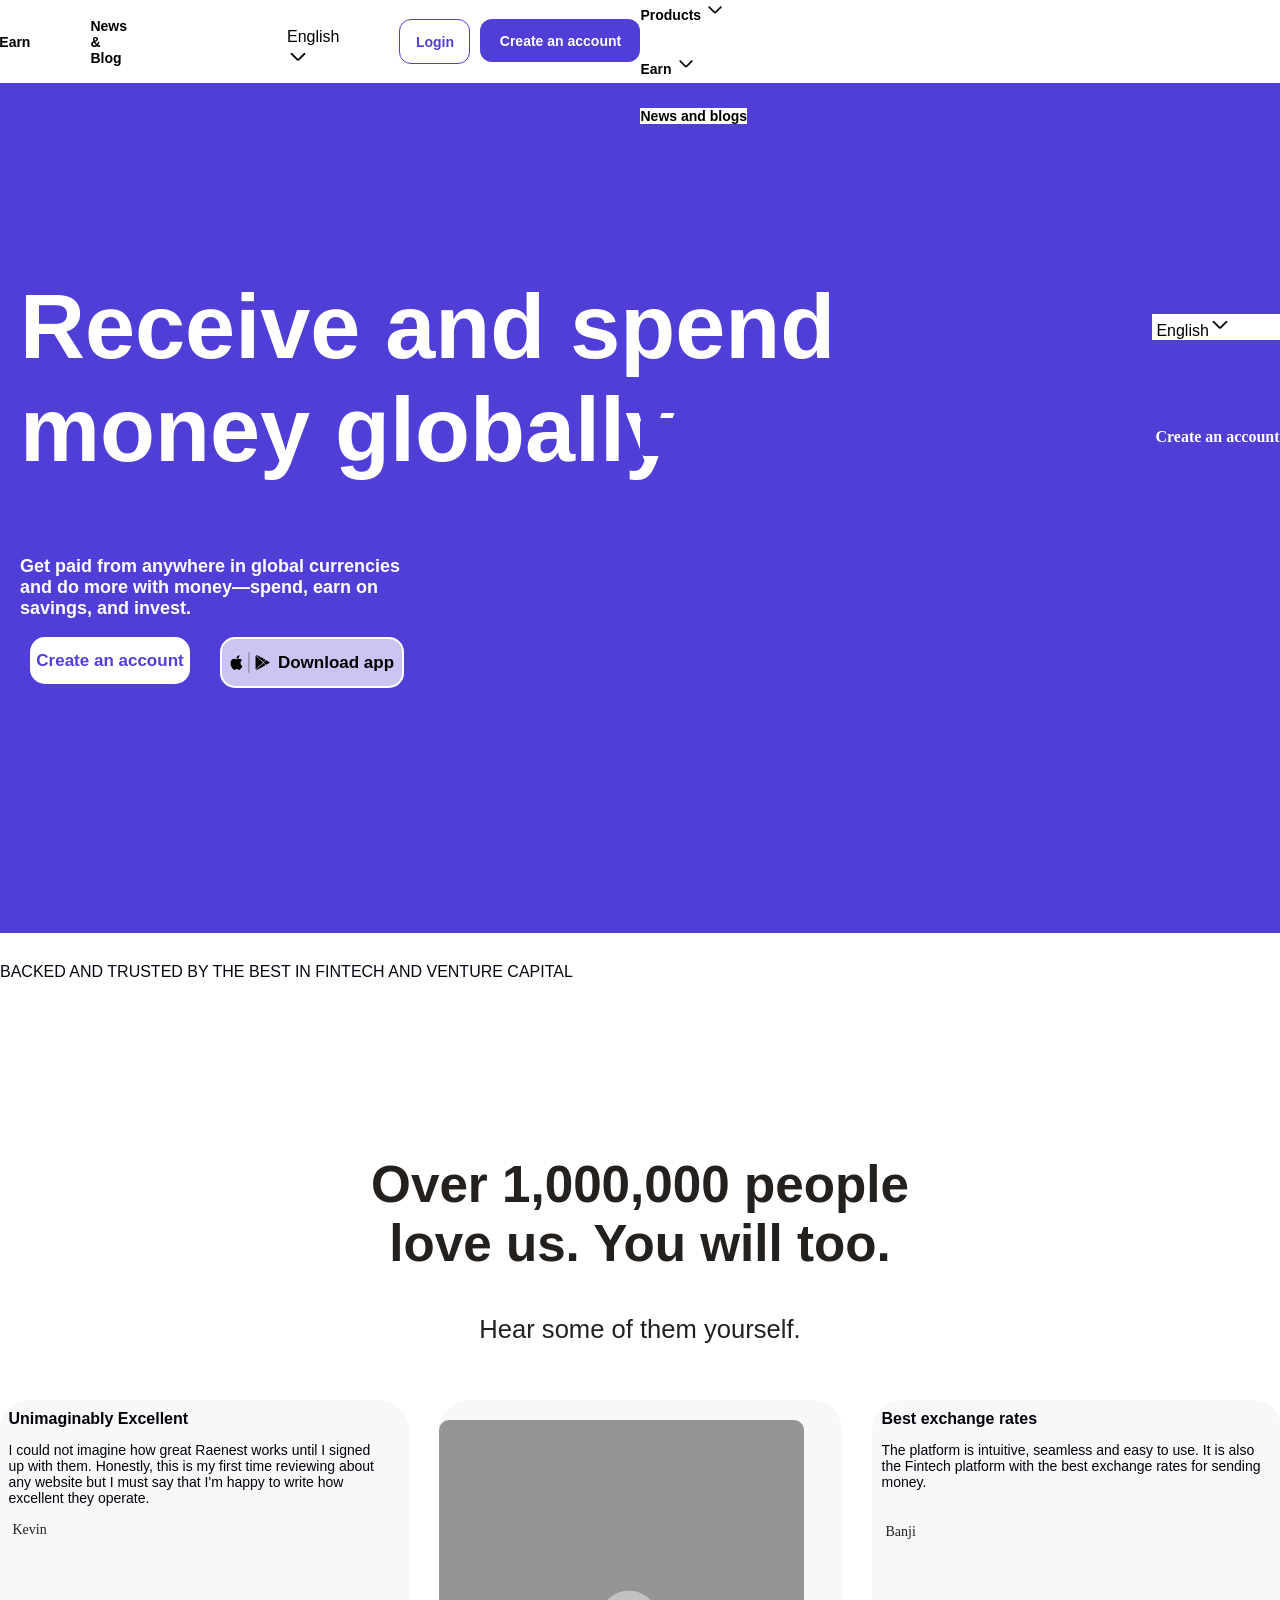
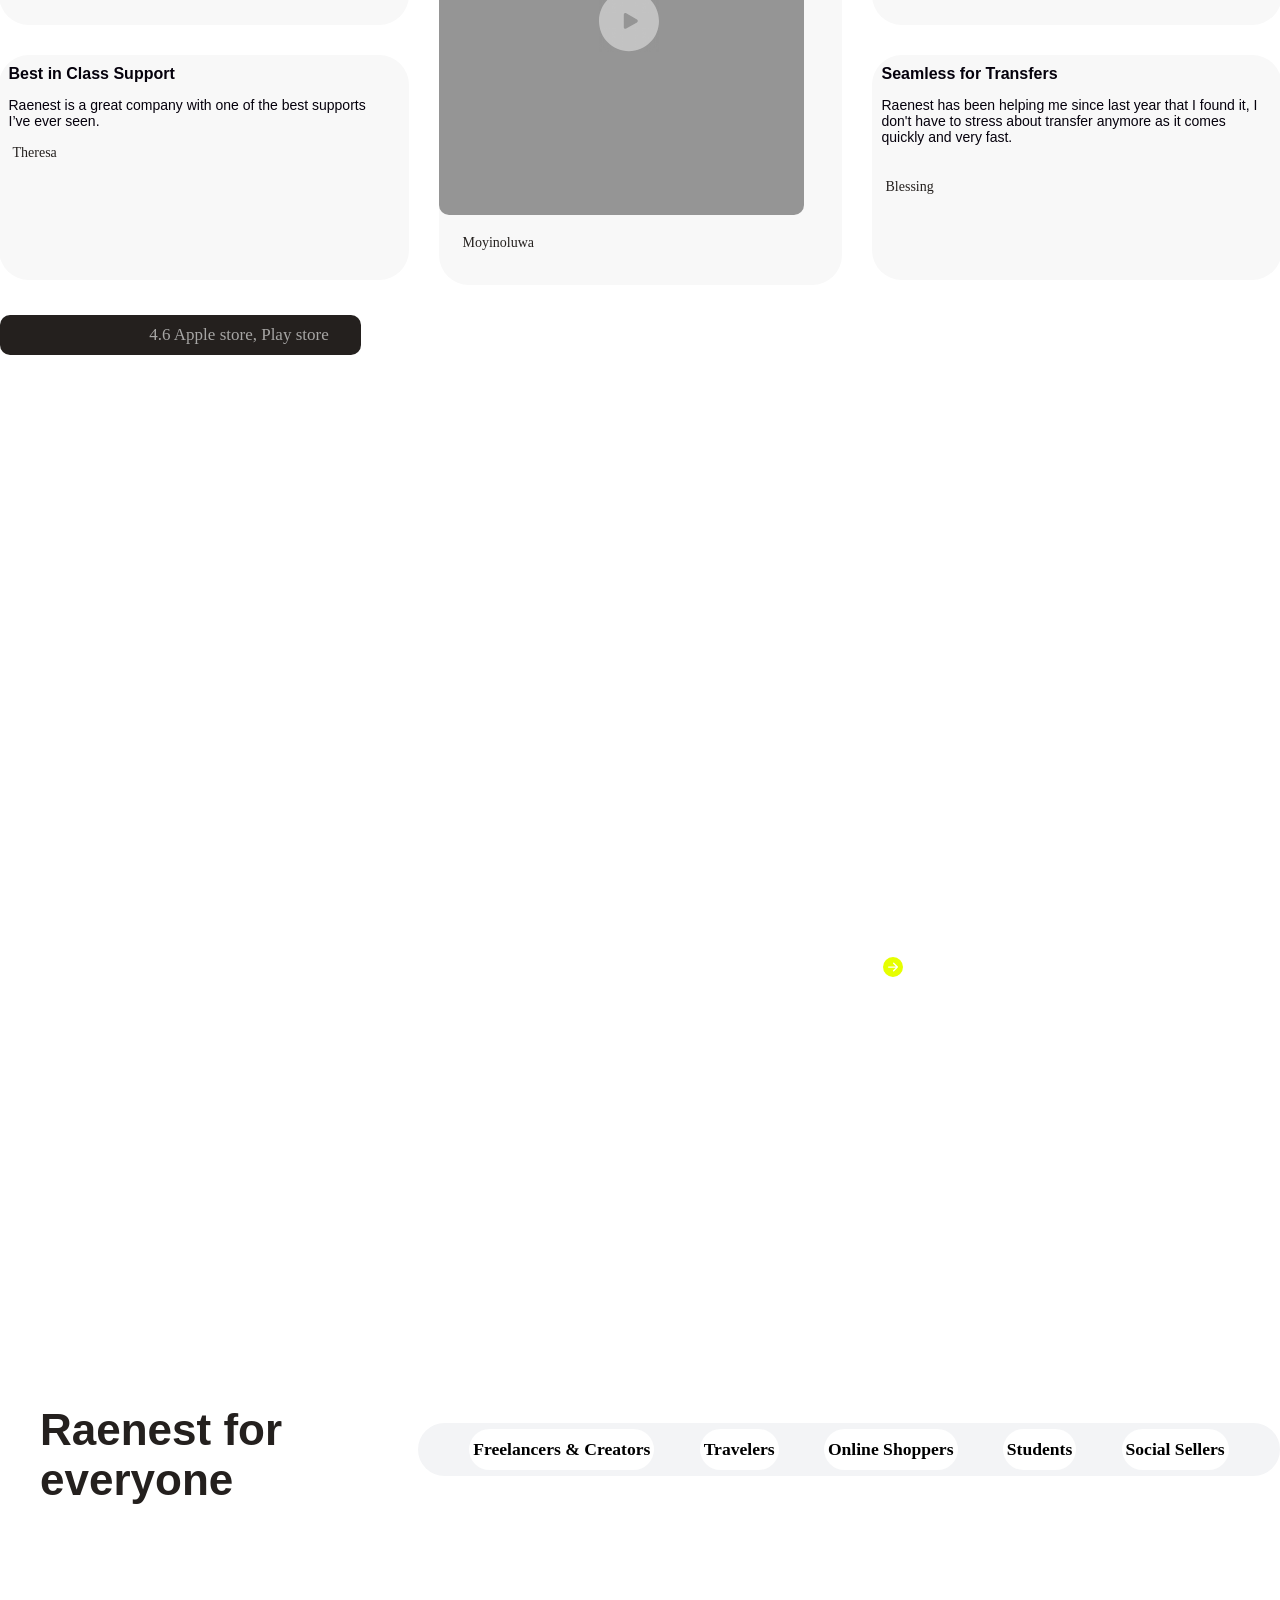
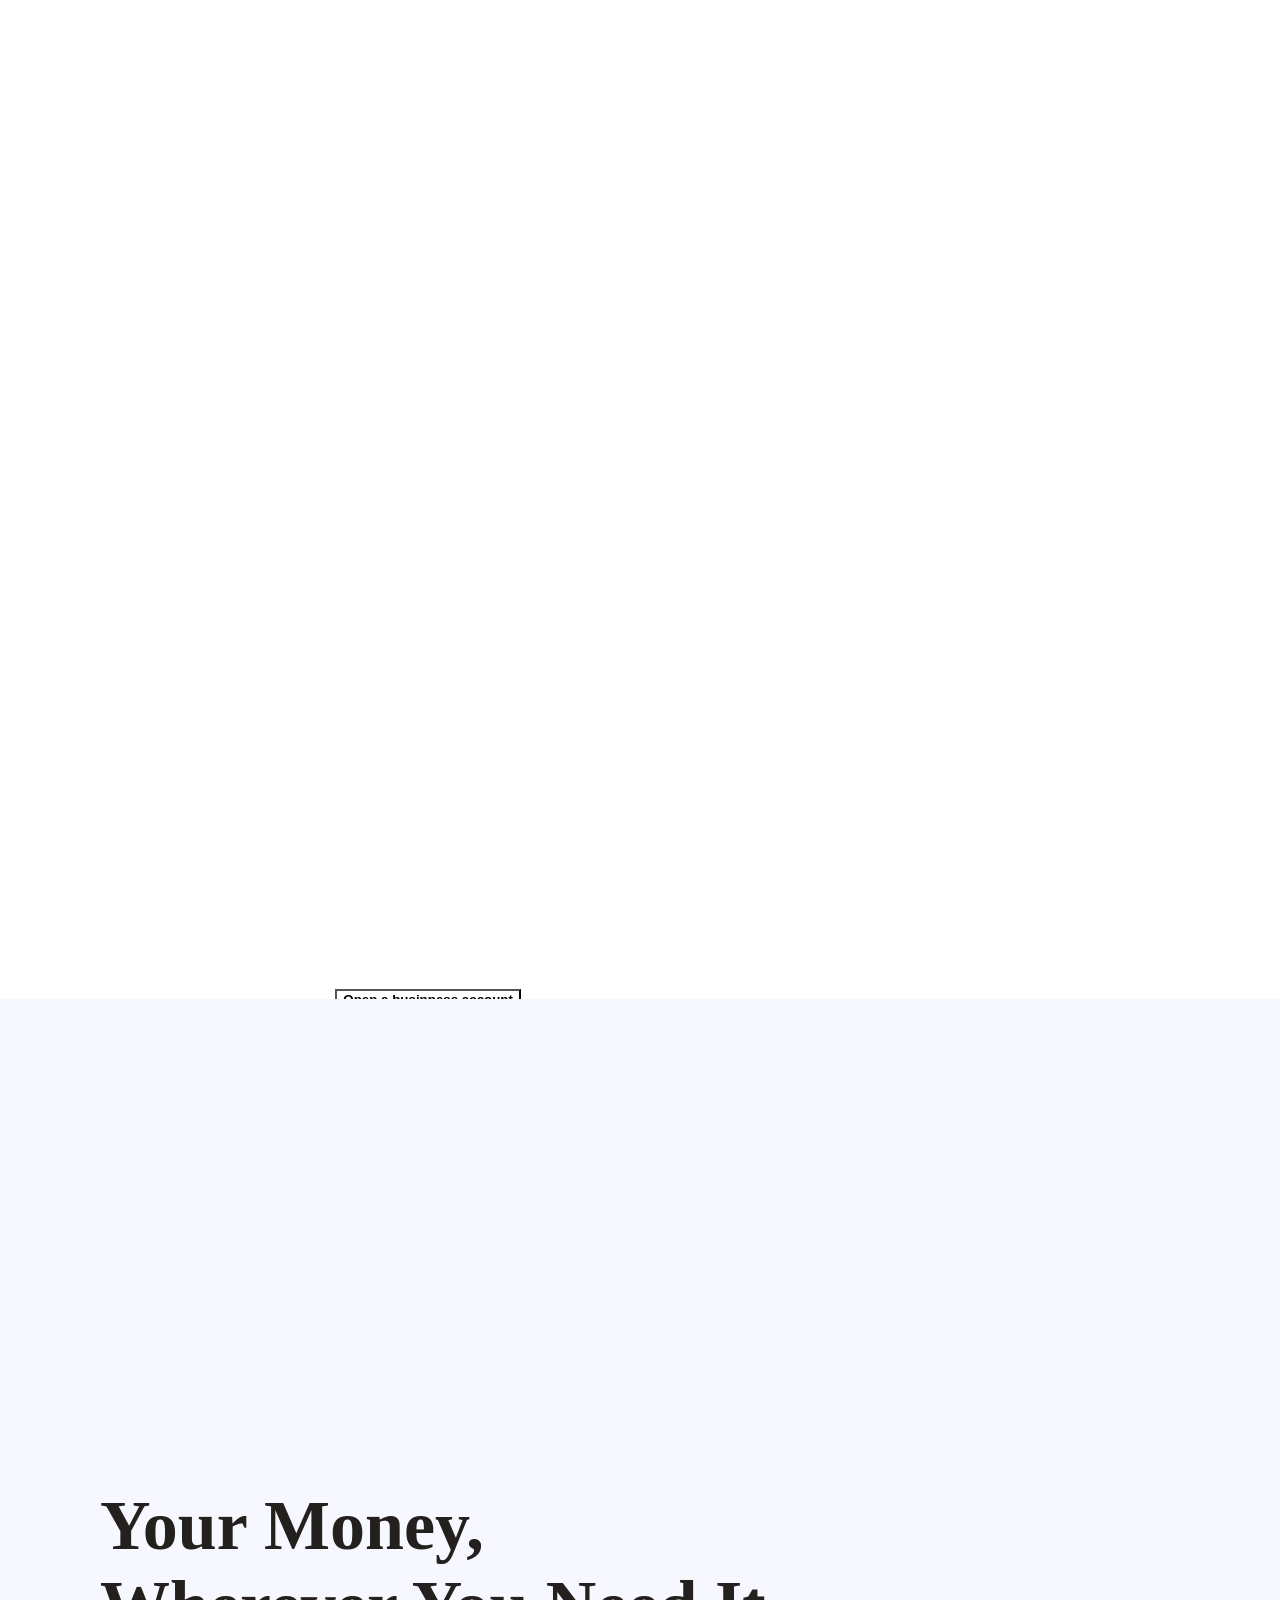
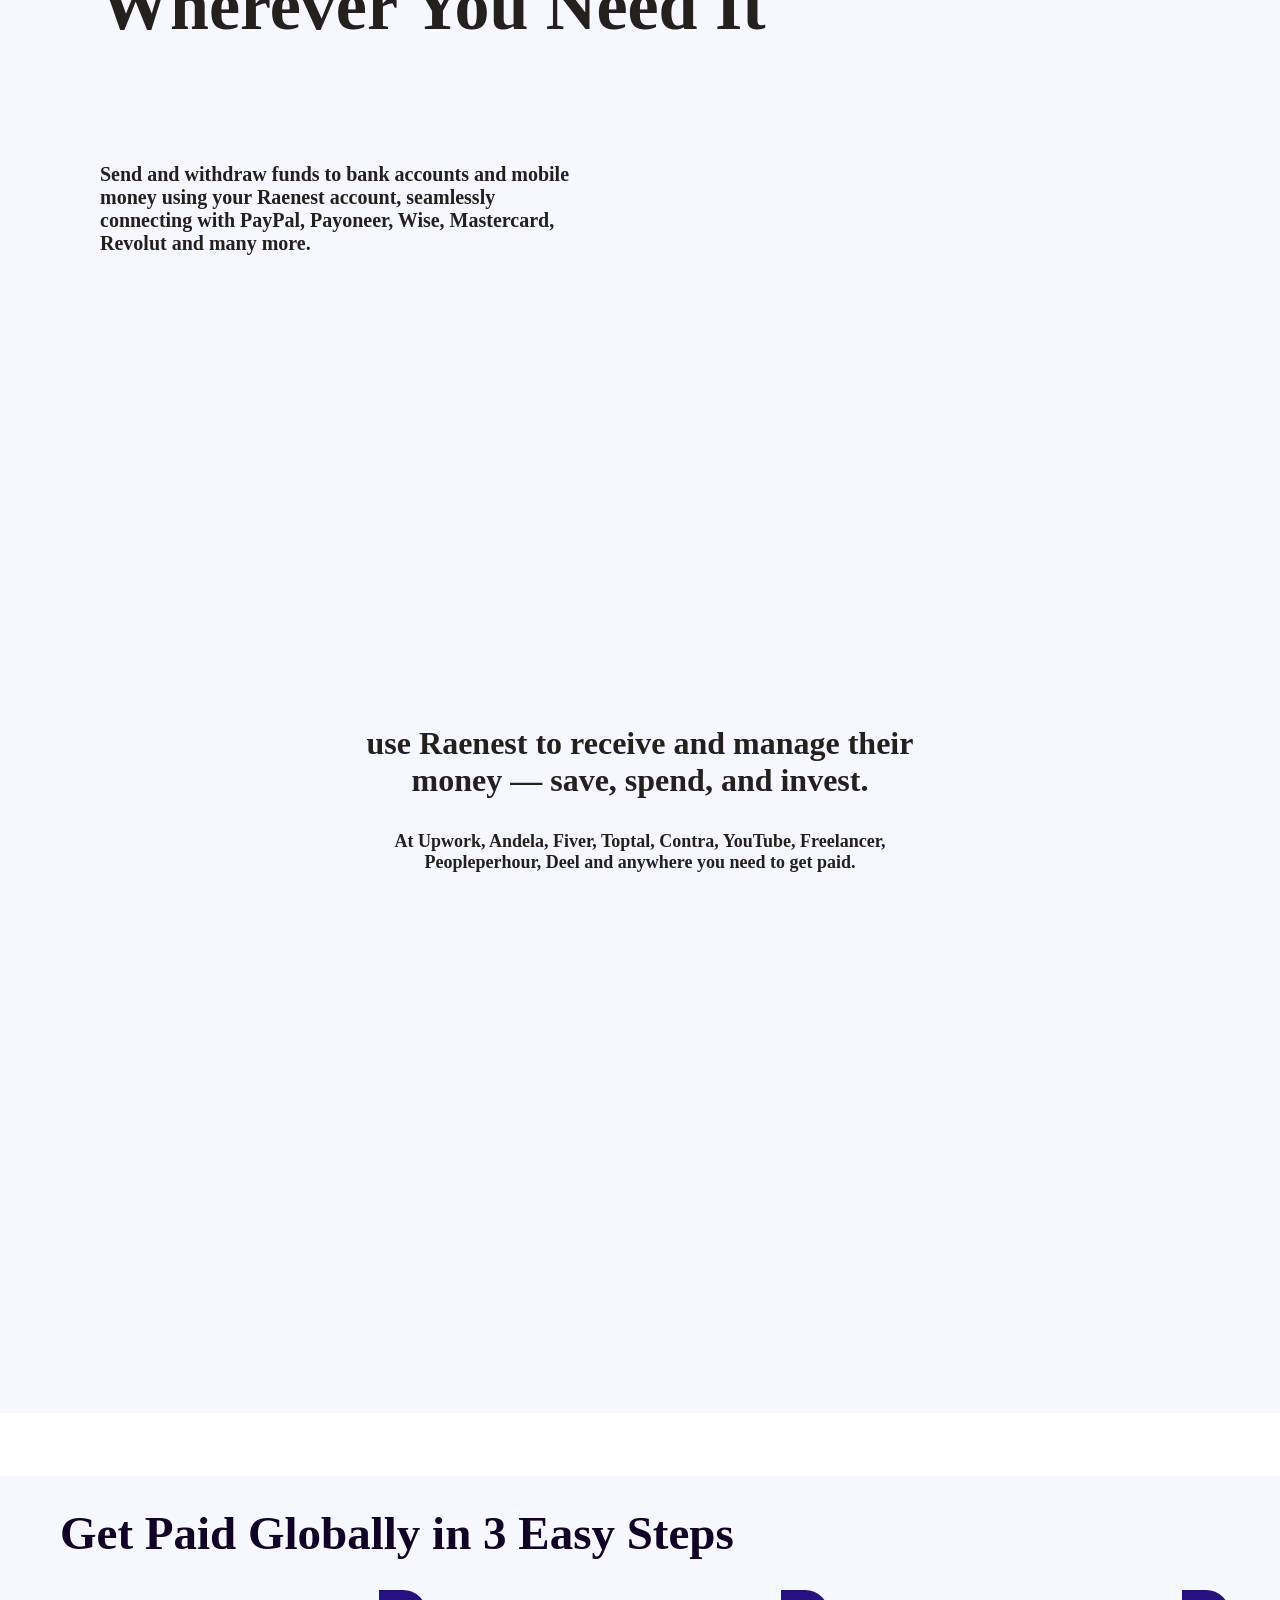
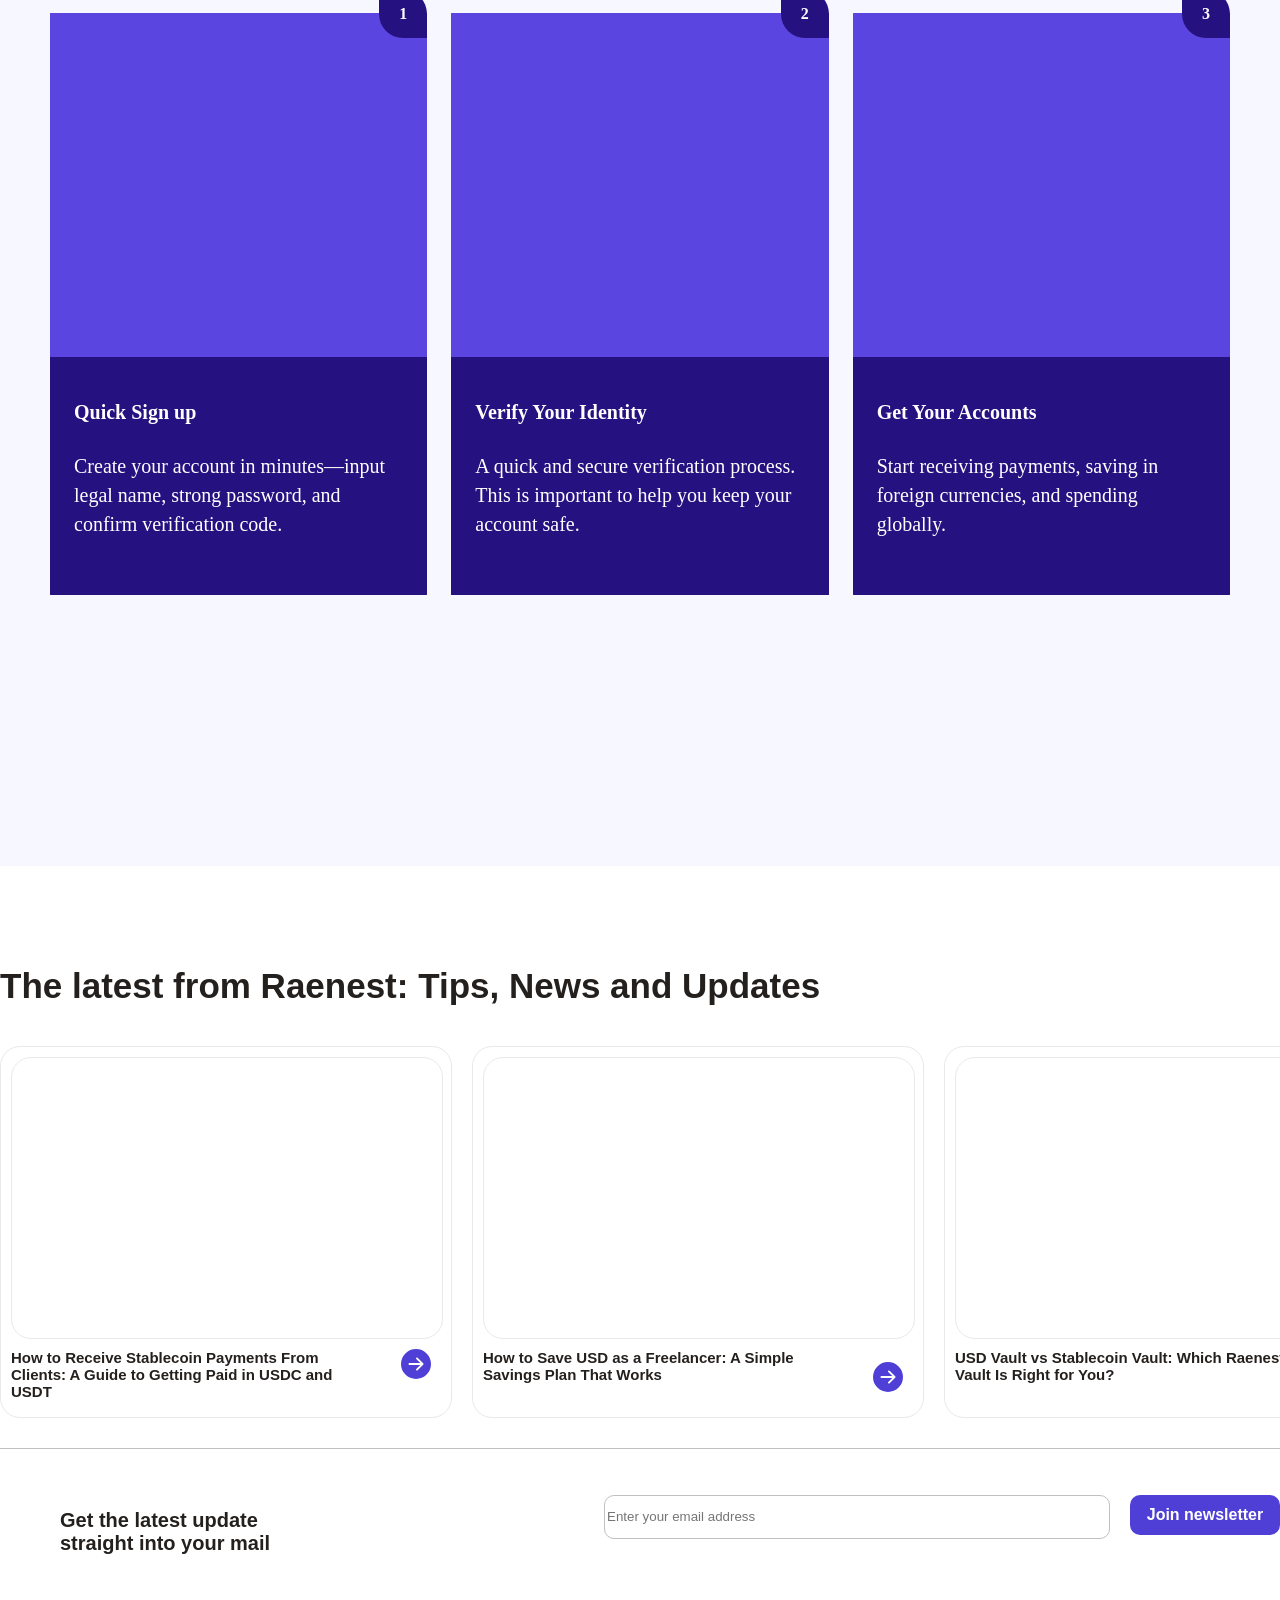
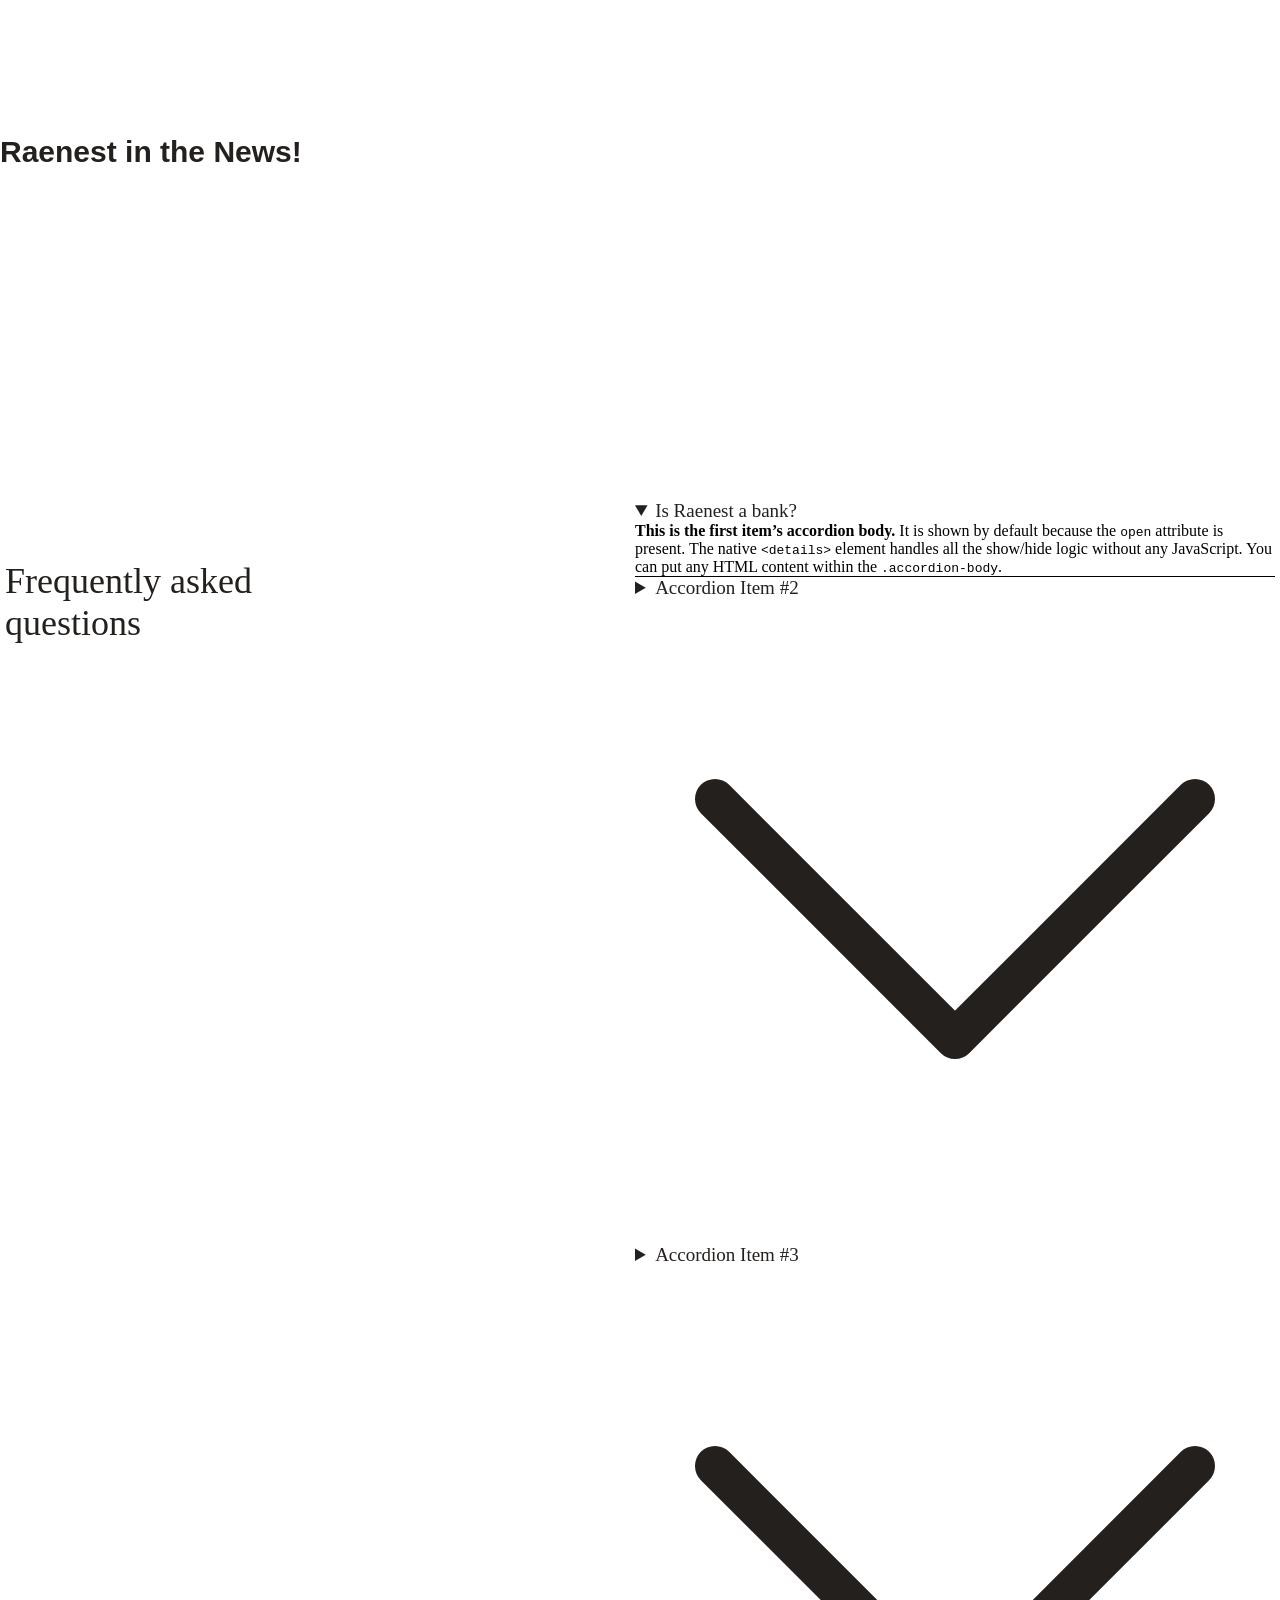
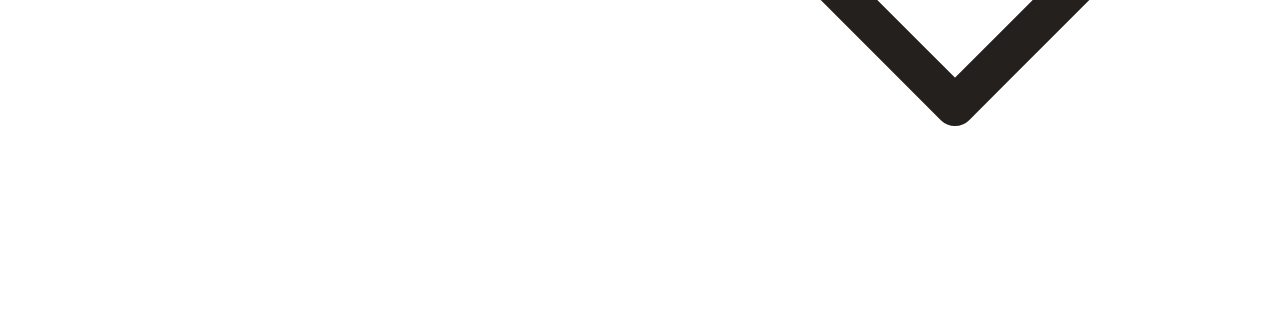
==== commit 9a446608: "y7ud" ====
--- a/index.html
+++ b/index.html
@@ -636,7 +636,8 @@
       </div>
     </div>
   </div></section>
-<div class="Middle-text">The latest from Raenest: Tips, News and Updates</div>
+<section class="whsec">
+   <div class="Middle-text">The latest from Raenest: Tips, News and Updates</div>
 
 
   <div class="Newsdiv">
@@ -662,8 +663,7 @@
         <img src="bi--arrow-right-circle-fill.svg" alt="" width="30px" class="Arrow2"> 
     </div>
   </div>
-
-  <div class="Hr"></div>
+    <div class="Hr"></div>
   <div class="global">
     <p class="World">Get the latest update straight into your mail</p>
     <div class="email">
@@ -681,20 +681,40 @@
     <img src="https://cdn.prod.website-files.com/67d85bdb392a92fa03e2f524/6970ab3af79887faec24d46a_finextra-logo.png" alt="">
   </div>     
 
-<p class="d-inline-flex gap-1">
-  <a class="btn-solid theme-primary" data-bs-toggle="collapse" href="#collapseExample" role="button" aria-expanded="false" aria-controls="collapseExample">
-    Link with href
-  </a>
-  <button class="btn-solid theme-primary" type="button" data-bs-toggle="collapse" data-bs-target="#collapseExample" aria-expanded="false" aria-controls="collapseExample">
-    Button with data-bs-target
-  </button>
-</p>
-<div class="collapse" id="collapseExample">
-  <div class="card card-body">
-    Some placeholder content for the collapse component. This panel is hidden by default but revealed when the user activates the relevant trigger.
-  </div>
-</div>
-
+
+</section>
+  
+  <section class="faq">
+  <div class="faqd"> <div class="betnija"><h5 class="bet">Frequently asked questions</h5></div><div class="accordion">
+  <details class="accordion-item" name="accordionExample" open>
+    <summary class="accordion-header">
+     Is Raenest a bank?
+    
+    </summary>
+    <div class="accordion-body">
+      <strong>This is the first item’s accordion body.</strong> It is shown by default because the <code>open</code> attribute is present. The native <code>&lt;details&gt;</code> element handles all the show/hide logic without any JavaScript. You can put any HTML content within the <code>.accordion-body</code>.
+    </div>
+  </details>
+  <details class="accordion-item" name="accordionExample">
+    <summary class="accordion-header">
+      Accordion Item #2
+      <svg class="accordion-icon" xmlns="http://www.w3.org/2000/svg" viewBox="0 0 16 16" fill="none" stroke="currentColor" stroke-linecap="round" stroke-linejoin="round"><path d="m2 5 6 6 6-6"/></svg>
+    </summary>
+    <div class="accordion-body">
+      <strong>This is the second item’s accordion body.</strong> The <code>name</code> attribute groups this with other accordion items. When you open this item, any other open item in the same group will close automatically.
+    </div>
+  </details>
+  <details class="accordion-item" name="accordionExample">
+    <summary class="accordion-header">
+      Accordion Item #3
+      <svg class="accordion-icon" xmlns="http://www.w3.org/2000/svg" viewBox="0 0 16 16" fill="none" stroke="currentColor" stroke-linecap="round" stroke-linejoin="round"><path d="m2 5 6 6 6-6"/></svg>
+    </summary>
+    <div class="accordion-body">
+      <strong>This is the third item’s accordion body.</strong> This exclusive accordion behavior is built into the browser—no Bootstrap JavaScript required. Just use matching <code>name</code> attributes on your <code>&lt;details&gt;</code> elements.
+    </div>
+  </details>
+</div></div>
+  </section>
  
 </body>
 
--- a/reanest.css
+++ b/reanest.css
@@ -1411,7 +1411,7 @@
 }
 .grsec{
     background-color: #f7f7ff;
-    height: 130vh;
+    height: 110vh;
 }
 .codiv{
     display: flex;
@@ -1720,6 +1720,9 @@
             margin-bottom: 30px;
         }
 
+        .grsec{
+            margin-top: -60px;
+        }
     }
     @media (min-width: 481px) and (max-width: 1024px){
         /* .cards-container{
@@ -1729,6 +1732,10 @@
             width: 28vw;
             height: fit-content;
         }
+        .grsec{
+            padding-top: 40vh;
+            height: 100vh;
+        }
         .card-for h3 {
       font-size: 3vw;
       
@@ -1759,8 +1766,11 @@
     }
 
     }
-  
-Middle-text {
+    .whsec{
+        background-color: white;
+        height: 100vh;
+    }
+  .Middle-text {
         justify-self: center;
         font-size: 35px;
         font-weight: bolder;
@@ -1821,7 +1831,7 @@
     .Arrow2 {
         margin-left: 400px;
         margin-top: -100px;
-        margin-bottom: 40px;
+        margin-bottom: 20px;
     }
 
     .USD div {
@@ -1861,6 +1871,10 @@
     @media (max-width: 480px) {
         .Newsdiv {
             flex-wrap: wrap;
+            padding-top: 130vh;
+        }
+        .whsec{
+            height: fit-content;
         }
         .Newsdiv div {
             width: 90vw;
@@ -1969,7 +1983,7 @@
         width: 500px;
         border-radius: 10px;
         height: 40px;
-        margin-top: 20px;
+        /* margin-top: 20px; */
         border: 1px solid #C0C0C0;
     }
     .global {
@@ -1977,6 +1991,7 @@
         gap: 100px;
         margin-top: 40px;
         margin-left: 60px;
+        align-items: center;
     }
     .World {
         font-size: 20px;
@@ -1995,13 +2010,13 @@
         display: flex;
         justify-content: center;
         align-items: center;
-        margin-top: 20px;
+        /* margin-top: 20px; */
     }
     .email {
         display: flex;
         gap: 20px;
         margin-left: 170px;
-        margin-top: -10px;
+       margin-top: -30px; 
     }
     @media (max-width: 480px) {
         .global {
@@ -2068,8 +2083,48 @@
             width: 80px;
         }
     }
-
+    .faq{
+        height: 100vh;
+    padding-top: 26vh;
+    }
+    .faqd{
+        display: flex;
+        justify-content: center;
+        gap: 250px;
+    }
+    .betnija{
+width: 380px;
+    }
+    .bet{
+        font-size: 36px;
+        color: #24201E;
+        font-weight: 500;
+    }
+    .accordion{
+        background-color: white;
+        width: 50vw;
+    }
+    .accordion-item{
+    border: none;
     
+    background-color: white;
+}
+.accordion-body{
+    background-color: white;
+    border-bottom: 1px solid black;
+}
+.accordion-header:focus{
+background: none;
+border: none;
+}
+
+.accordion-header{
+    box-shadow: none;
+    background-color: white;
+    font-size: 19px;
+    color: #24201E;
+    font-weight: 500;
+}
  
     
 
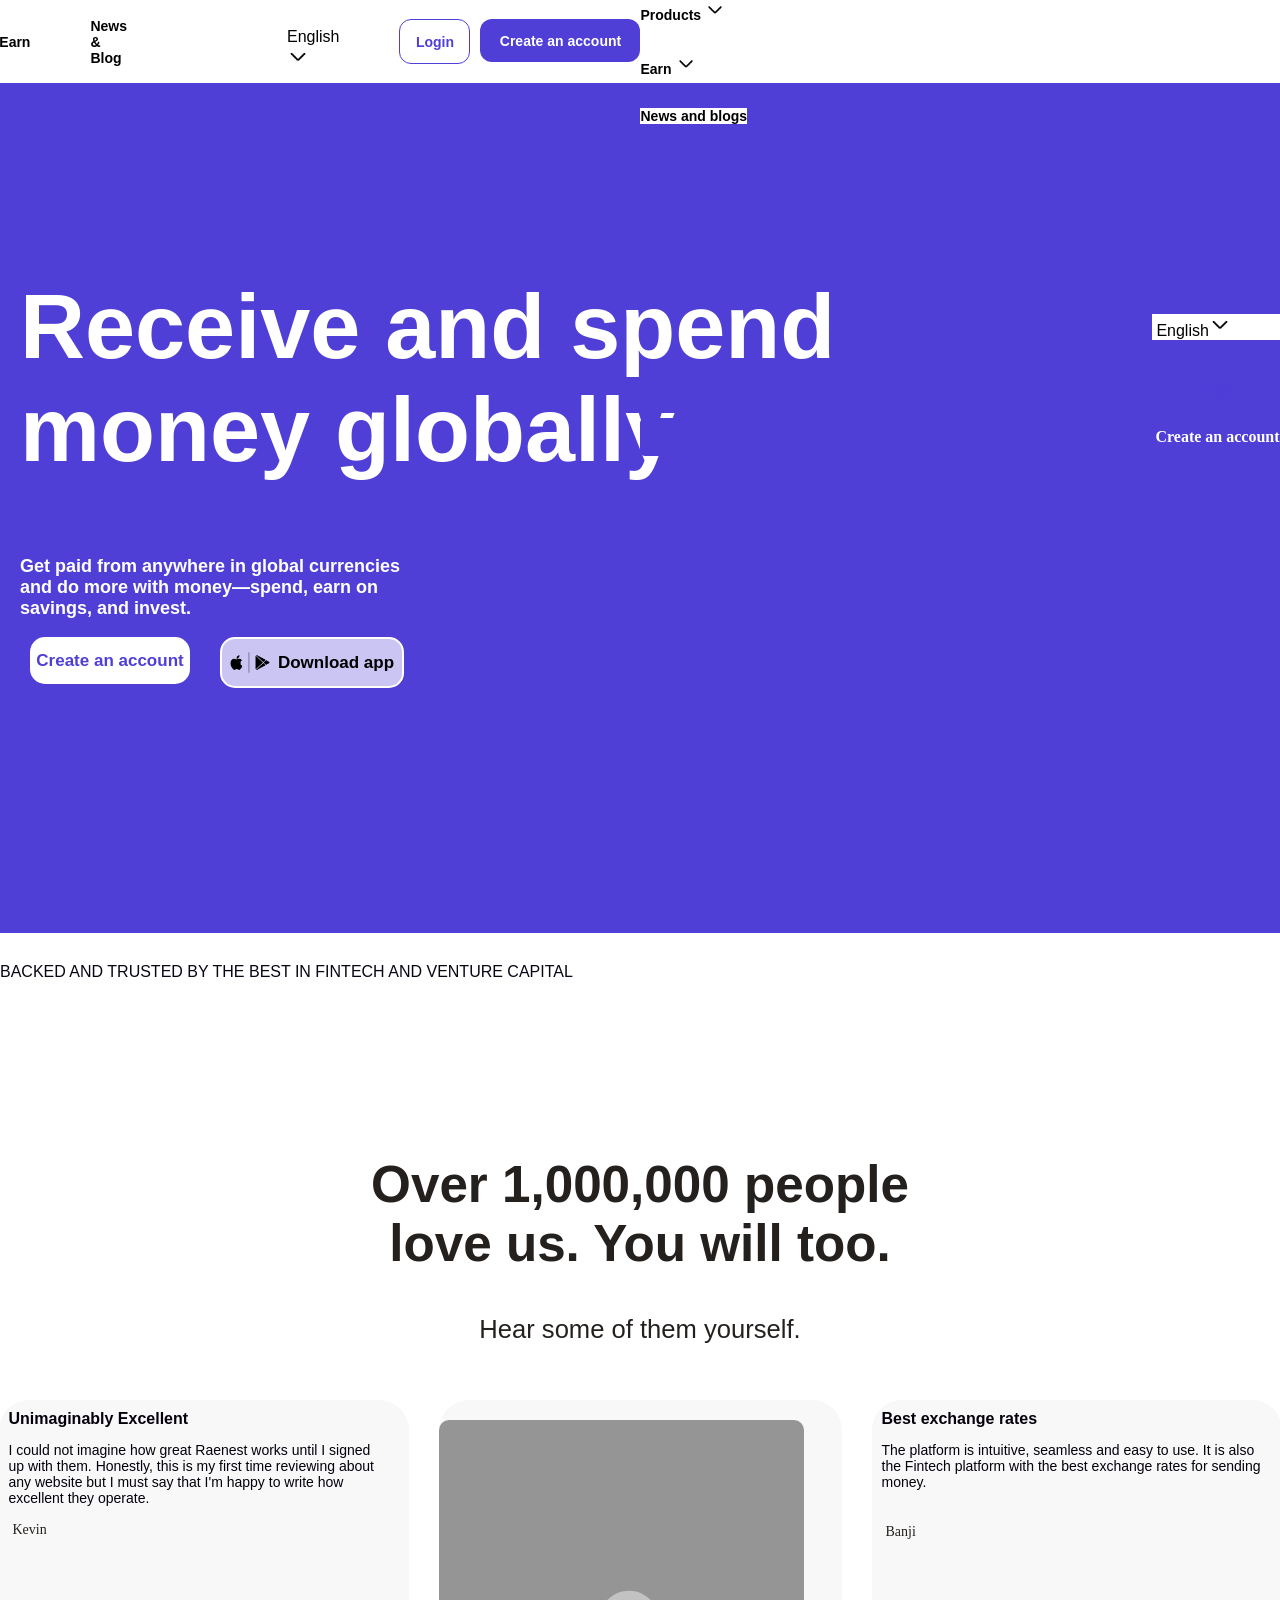
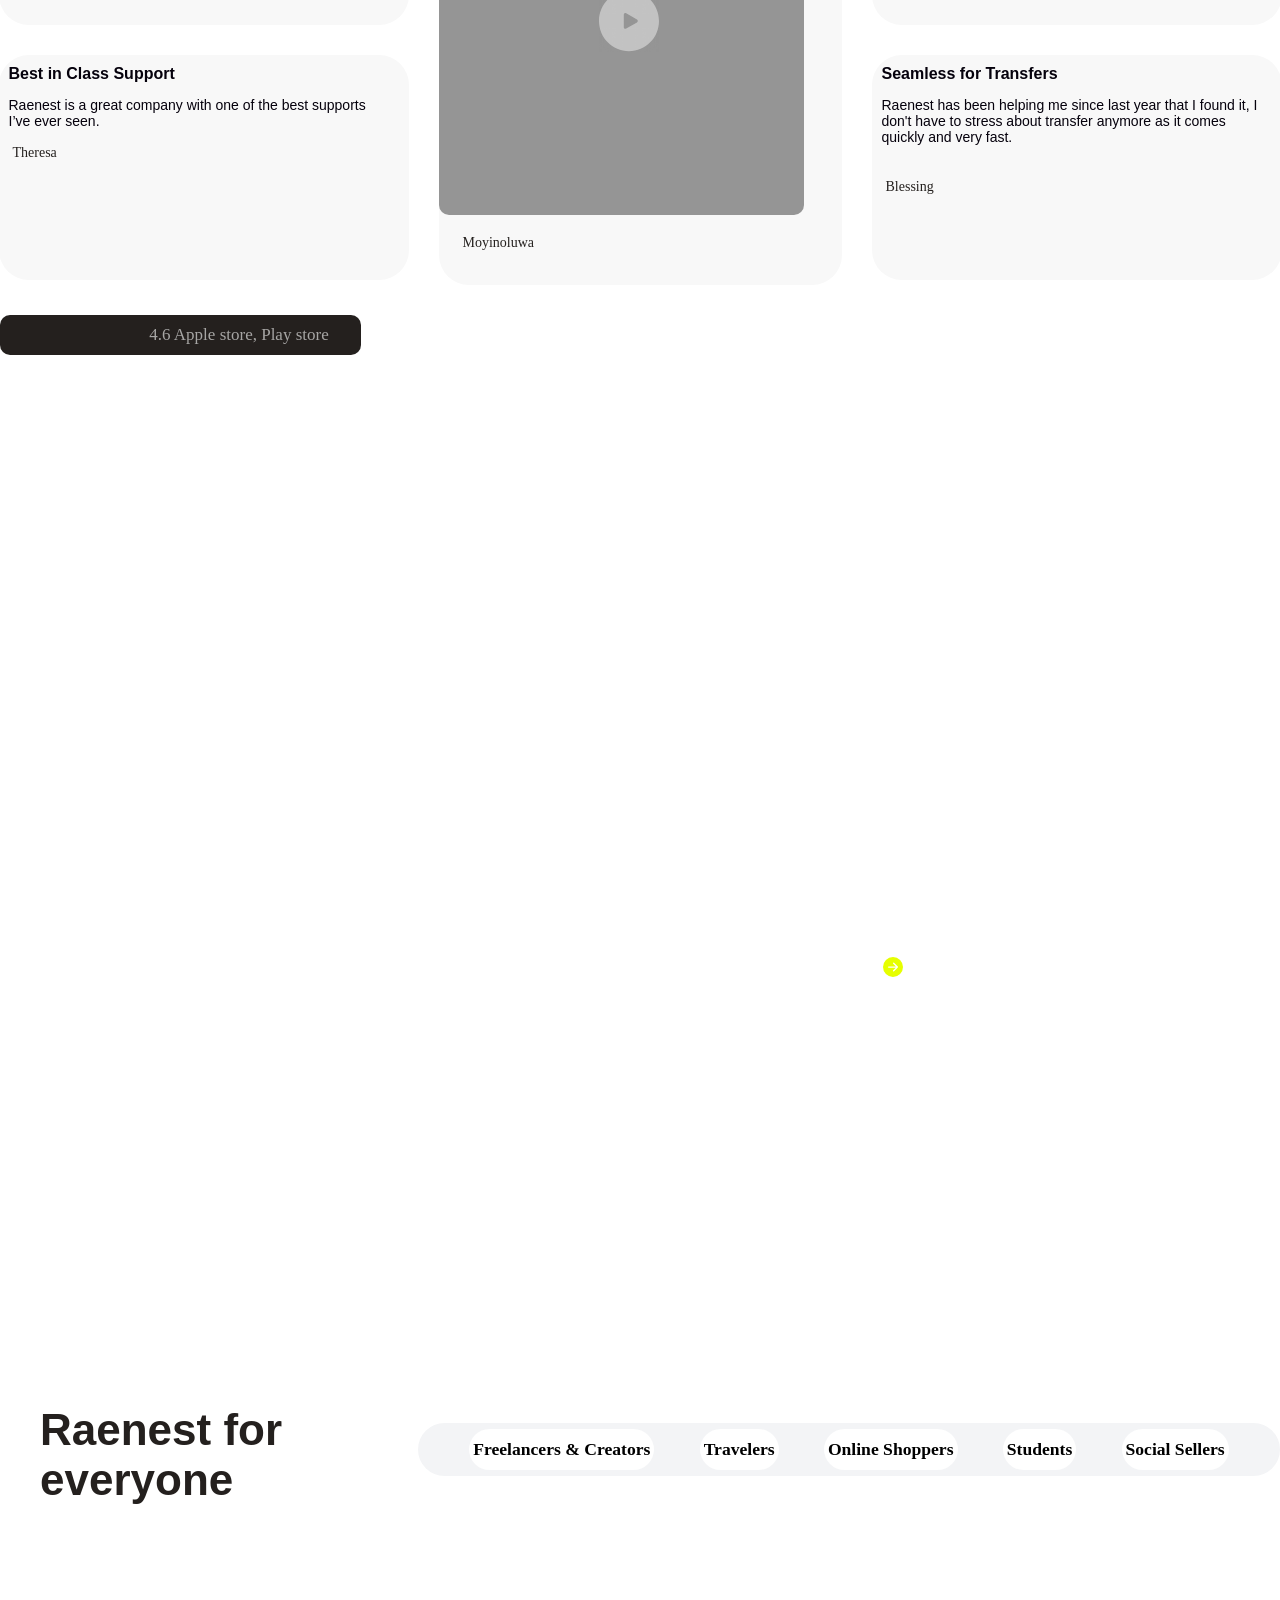
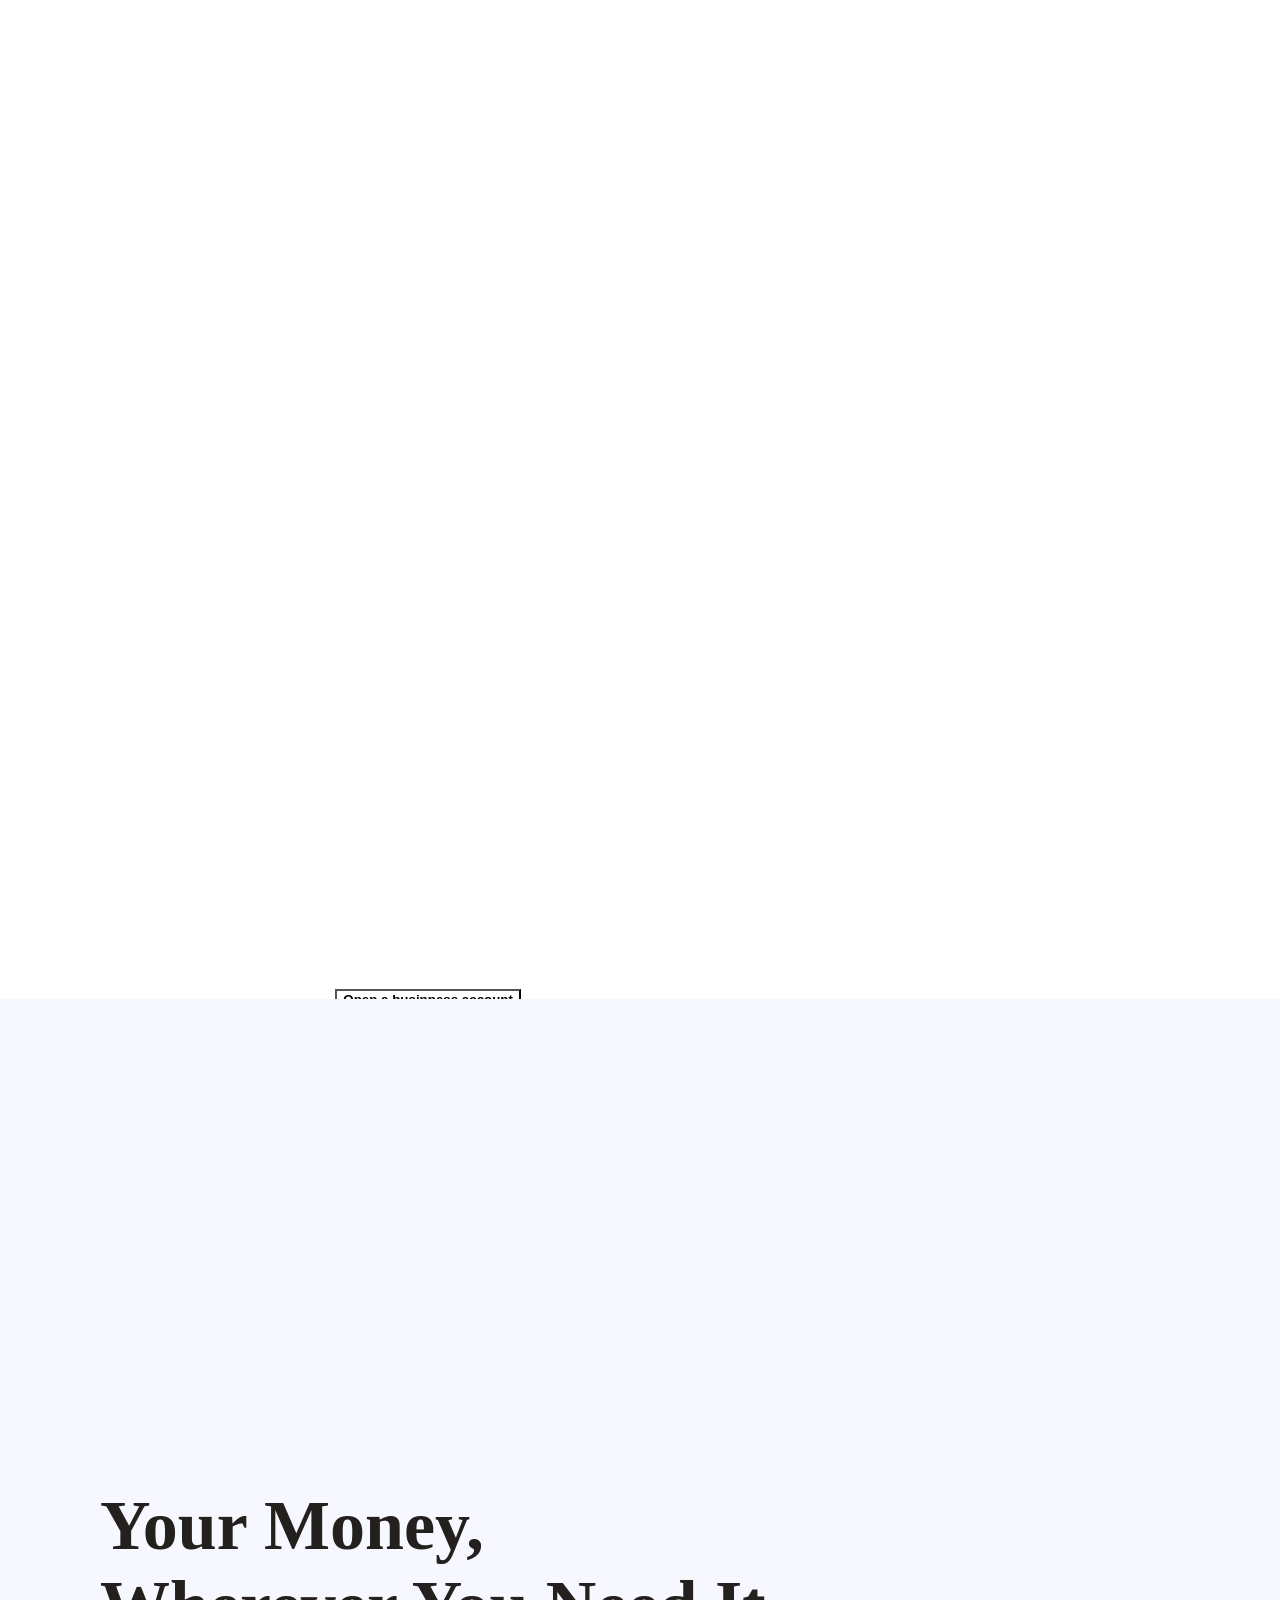
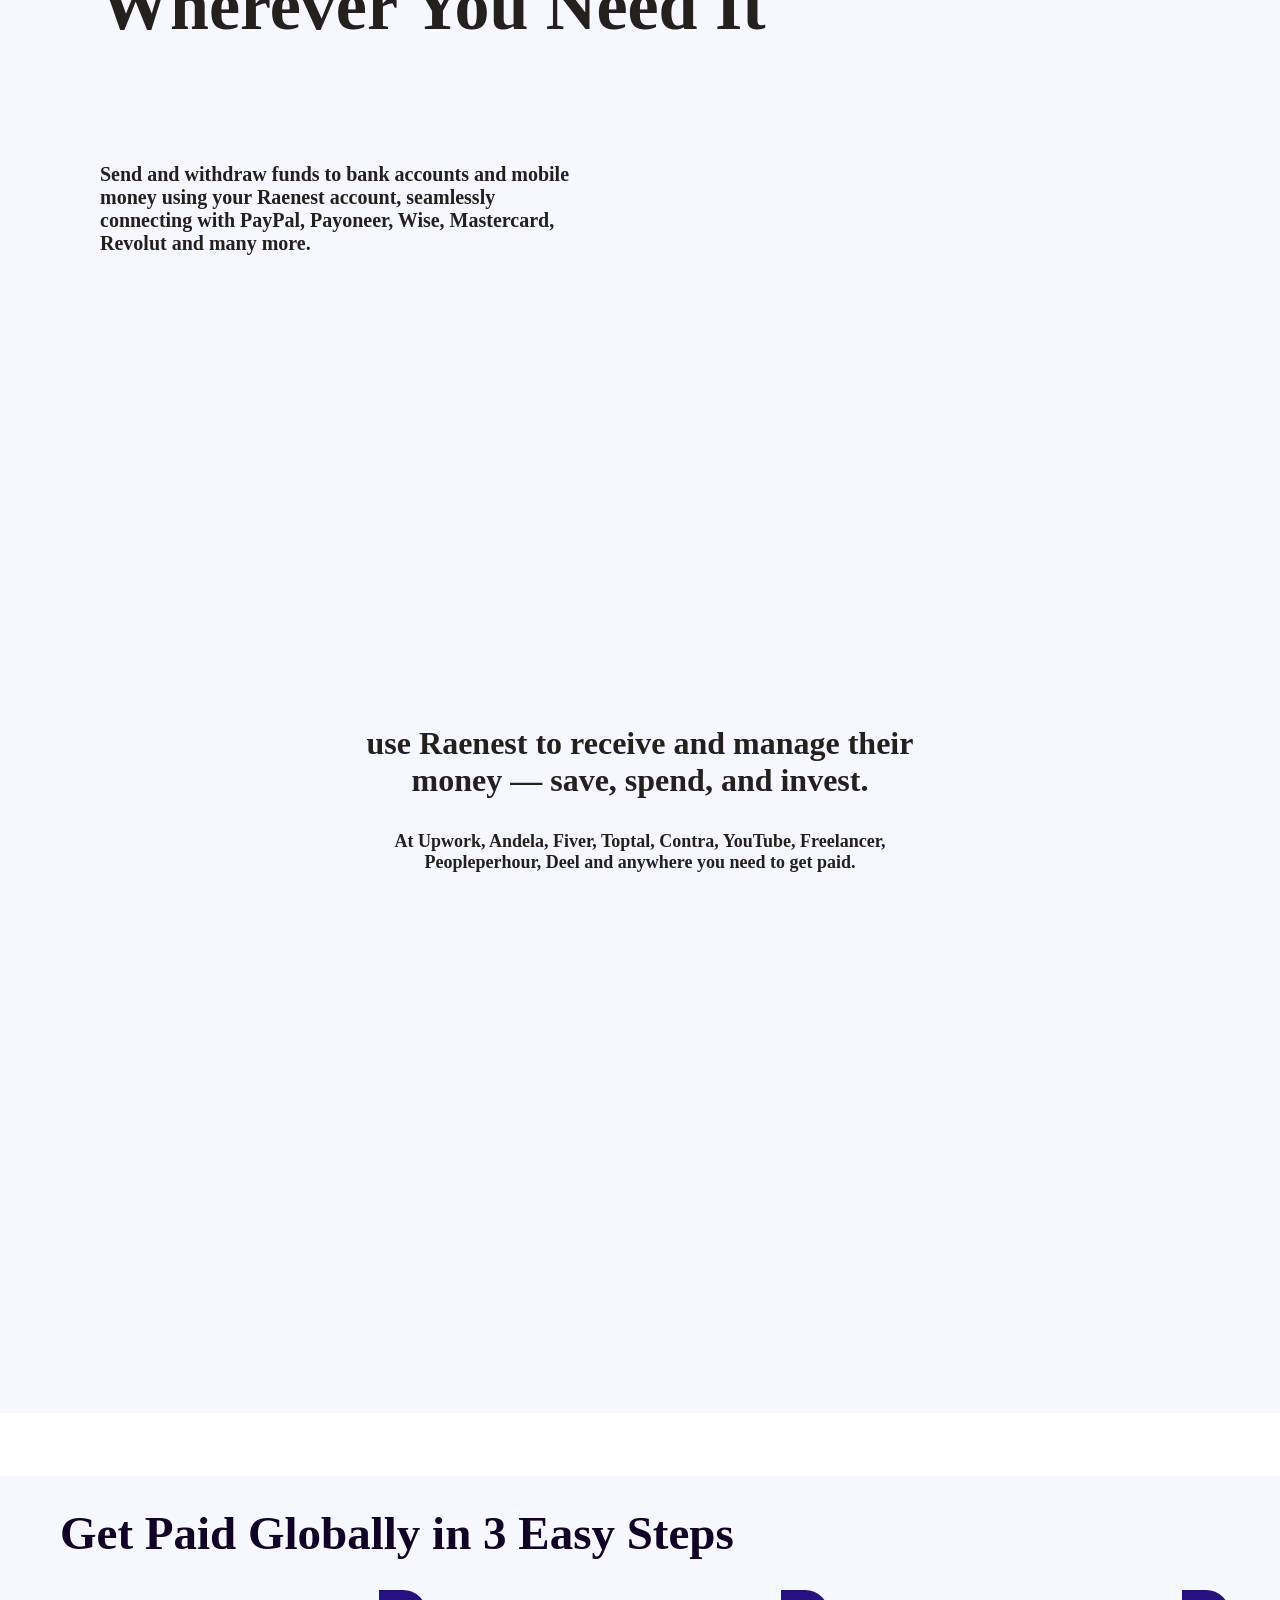
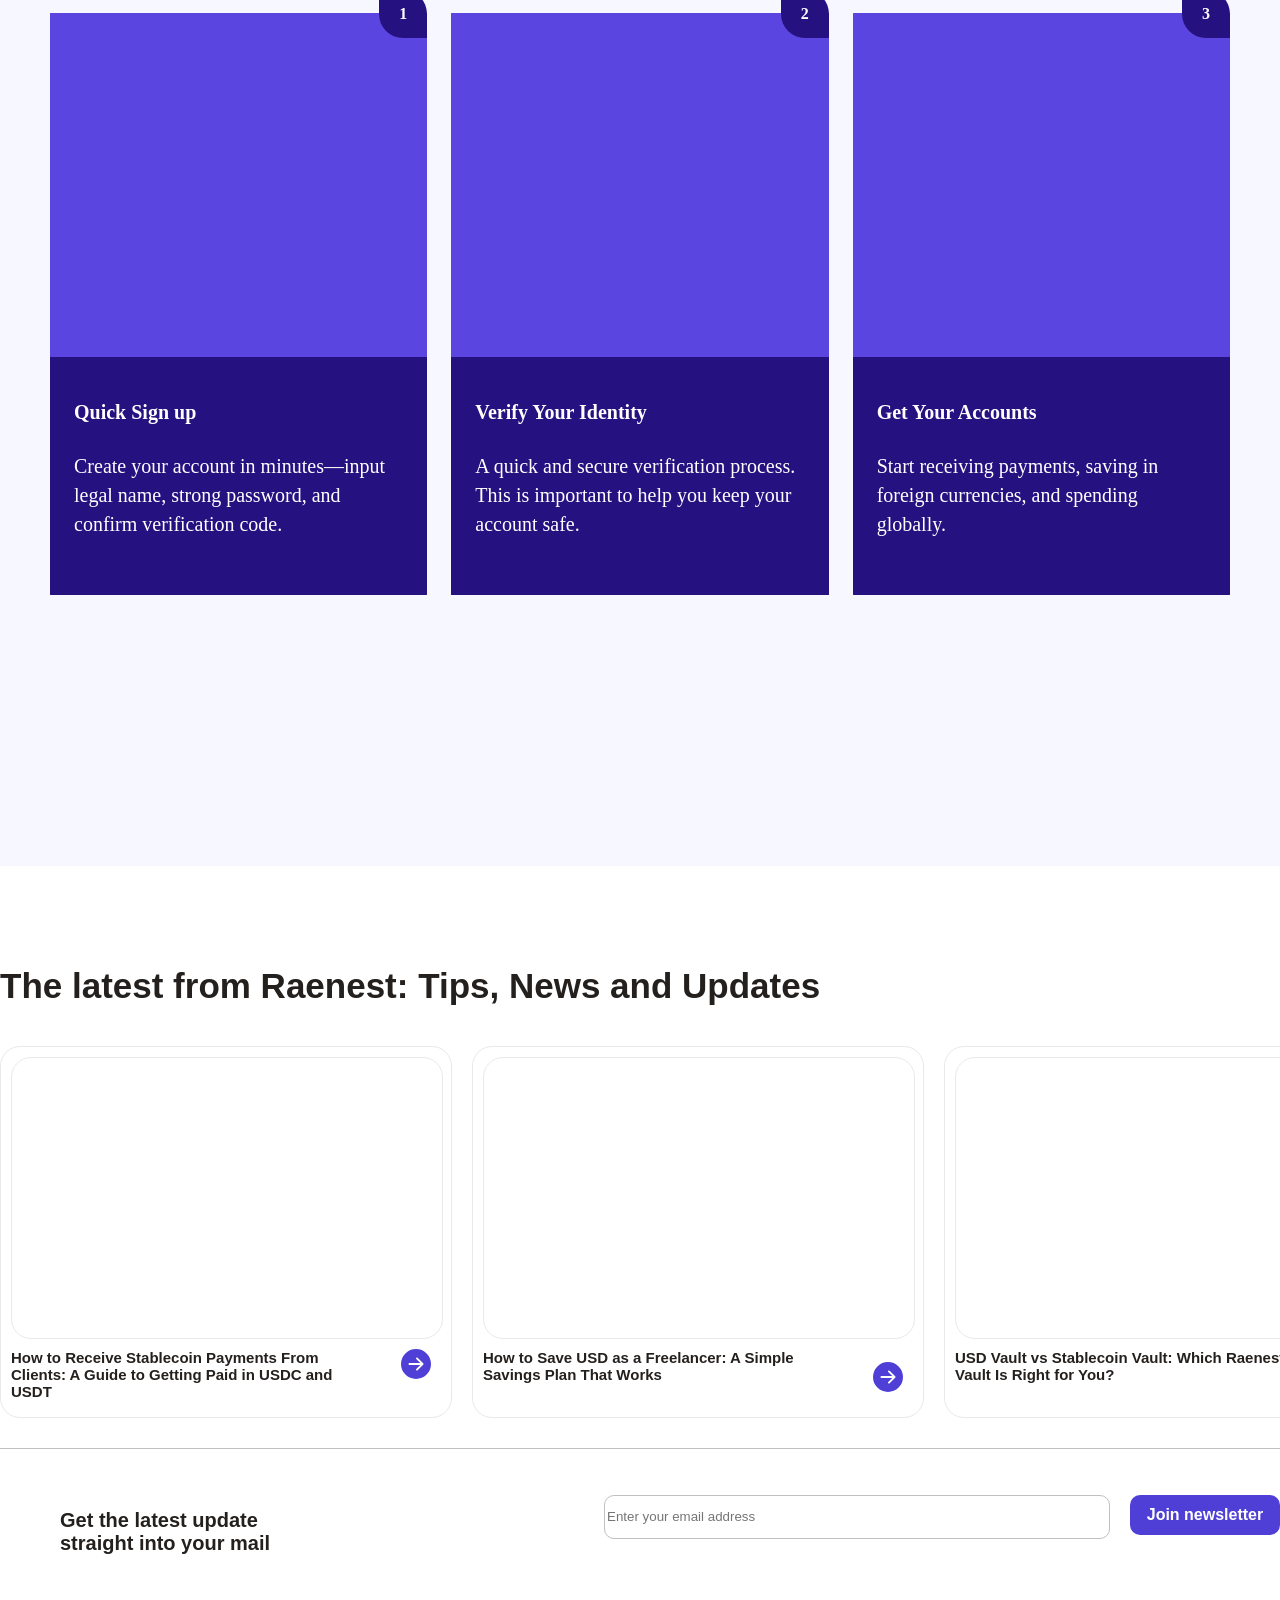
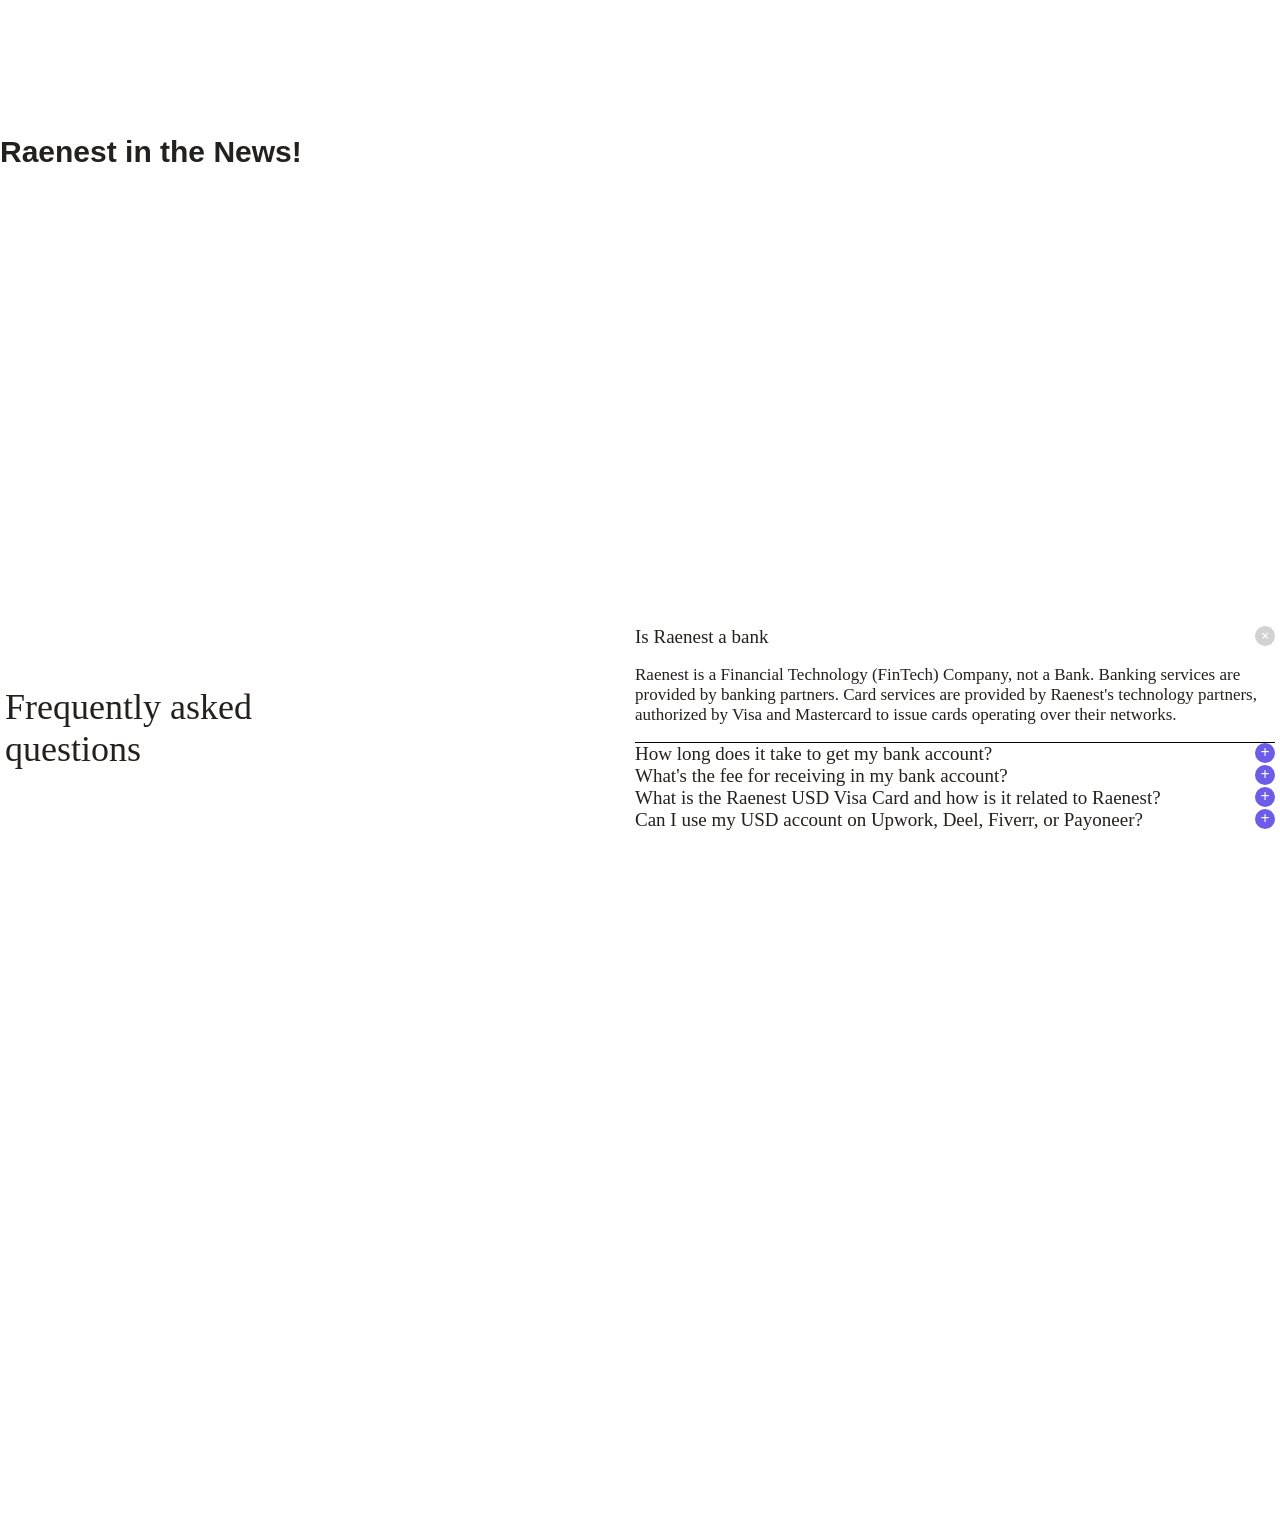
==== commit ec4d61ee: "hujh" ====
--- a/index.html
+++ b/index.html
@@ -688,29 +688,46 @@
   <div class="faqd"> <div class="betnija"><h5 class="bet">Frequently asked questions</h5></div><div class="accordion">
   <details class="accordion-item" name="accordionExample" open>
     <summary class="accordion-header">
-     Is Raenest a bank?
+     Is Raenest a bank      <span class="faq-icon">+</span>
     
     </summary>
     <div class="accordion-body">
-      <strong>This is the first item’s accordion body.</strong> It is shown by default because the <code>open</code> attribute is present. The native <code>&lt;details&gt;</code> element handles all the show/hide logic without any JavaScript. You can put any HTML content within the <code>.accordion-body</code>.
+    <p class="pbet">Raenest is a Financial Technology (FinTech) Company, not a Bank. Banking services are provided by banking partners. Card services are provided by Raenest's technology partners, authorized by Visa and Mastercard to issue cards operating over their networks.</p>
     </div>
   </details>
   <details class="accordion-item" name="accordionExample">
     <summary class="accordion-header">
-      Accordion Item #2
-      <svg class="accordion-icon" xmlns="http://www.w3.org/2000/svg" viewBox="0 0 16 16" fill="none" stroke="currentColor" stroke-linecap="round" stroke-linejoin="round"><path d="m2 5 6 6 6-6"/></svg>
+  How long does it take to get my bank account?  <span class="faq-icon">+</span>
     </summary>
     <div class="accordion-body">
-      <strong>This is the second item’s accordion body.</strong> The <code>name</code> attribute groups this with other accordion items. When you open this item, any other open item in the same group will close automatically.
+     <p class="pbet">You’ll receive instant access to your account once you’ve submitted all required information and completed verification.</p>
     </div>
   </details>
   <details class="accordion-item" name="accordionExample">
     <summary class="accordion-header">
-      Accordion Item #3
-      <svg class="accordion-icon" xmlns="http://www.w3.org/2000/svg" viewBox="0 0 16 16" fill="none" stroke="currentColor" stroke-linecap="round" stroke-linejoin="round"><path d="m2 5 6 6 6-6"/></svg>
+What's the fee for receiving in my bank account?  <span class="faq-icon">+</span>
     </summary>
     <div class="accordion-body">
-      <strong>This is the third item’s accordion body.</strong> This exclusive accordion behavior is built into the browser—no Bootstrap JavaScript required. Just use matching <code>name</code> attributes on your <code>&lt;details&gt;</code> elements.
+<p class="pbet">The fees for incoming transfers are determined on a case-by-case basis. For a detailed breakdown of charges, please consult our full fee schedule here.</p>
+    </div>
+  </details>
+   <details class="accordion-item" name="accordionExample">
+    <summary class="accordion-header">
+ What is the Raenest USD Visa Card and how is it related to Raenest?  <span class="faq-icon">+</span>
+    </summary>
+    <div class="accordion-body">
+     <p class="pbet">The Raenest USD Visa Card is a standalone payment card issued by Rain, a Visa Principal Member, and powered by the Visa Inc.. Raenest provides the platform interface through which users can access and manage the card.
+
+The card itself is a separate product from the broader Raenest platform. Services such as global accounts, stablecoins, currency conversion, money transfers, and investments are not features of the Rain-issued card but are independent offerings available within the Raenest platform.</p>
+    </div>
+  </details>
+   <details class="accordion-item" name="accordionExample">
+    <summary class="accordion-header">
+ Can I use my USD account on Upwork, Deel, Fiverr, or Payoneer?  <span class="faq-icon">+</span>
+    </summary>
+    <div class="accordion-body">
+     <p class="pbet">Yes, you can use your USD account to receive payments from any platform that supports USD bank deposits.
+</p>
     </div>
   </details>
 </div></div>
--- a/reanest.css
+++ b/reanest.css
@@ -2085,7 +2085,7 @@
     }
     .faq{
         height: 100vh;
-    padding-top: 26vh;
+    padding-top: 40vh;
     }
     .faqd{
         display: flex;
@@ -2095,6 +2095,11 @@
     .betnija{
 width: 380px;
     }
+    .pbet{
+        font-size: 17px;
+        color: #24201E;
+        font-weight: 400;
+    }
     .bet{
         font-size: 36px;
         color: #24201E;
@@ -2103,6 +2108,7 @@
     .accordion{
         background-color: white;
         width: 50vw;
+        border-radius: 0px;
     }
     .accordion-item{
     border: none;
@@ -2111,7 +2117,7 @@
 }
 .accordion-body{
     background-color: white;
-    border-bottom: 1px solid black;
+    border-bottom: 1px solid black; 
 }
 .accordion-header:focus{
 background: none;
@@ -2124,14 +2130,91 @@
     font-size: 19px;
     color: #24201E;
     font-weight: 500;
-}
- 
-    
-
-
-
-
-
-
-
-
+    display: flex;
+    justify-content: space-between;
+}
+  .faq-icon {
+            display: inline-flex;
+            align-items: center;
+            justify-content: center;
+            width: 20px;
+            height: 20px;
+            background-color: #6c5ce7;
+            color: white;
+            border-radius: 50%;
+            font-size: 1rem;
+            font-weight: bold;
+            transition: transform 0.3s ease;
+            flex-shrink: 0;
+            margin-left: 15px;
+        }
+         .accordion-item[open] .faq-icon {
+            transform: rotate(45deg);
+            background-color: #D3D2D2;
+        }
+     @media (max-width: 480px){
+        .faqd{
+         display: flex;
+         flex-direction: column;
+         gap: 2vh;
+         justify-content: center;
+        }
+        .betnija{
+            width: fit-content;
+            display: flex;
+          margin-left: 3vw;
+        }
+        .bet{
+            font-size: 5vw;
+        }
+.accordion{
+    width: 90vw;
+}
+.accordion-header{
+    font-size: 3vw;
+}
+.pbet{
+    font-size: 3vw;
+}
+.faq{
+        height: 60vh;
+    padding-top: 10vh;
+    }
+     }
+     @media (min-width: 481px) and (max-width: 1024px){
+       .faqd{
+         display: flex;
+         flex-direction: column;
+         gap: 2vh;
+         justify-content: center;
+        }
+        .betnija{
+            width: fit-content;
+            display: flex;
+          margin-left: 3vw;
+        }
+        .bet{
+            font-size: 1.9rem;
+        }
+.accordion{
+    width: 90vw;
+}
+.accordion-header{
+    font-size: 1.2rem;
+}
+.pbet{
+    font-size: 1.0rem;
+}
+.faq{
+        height: 60vh;
+    padding-top: 0vh;
+    } 
+     }
+
+
+
+
+
+
+
+
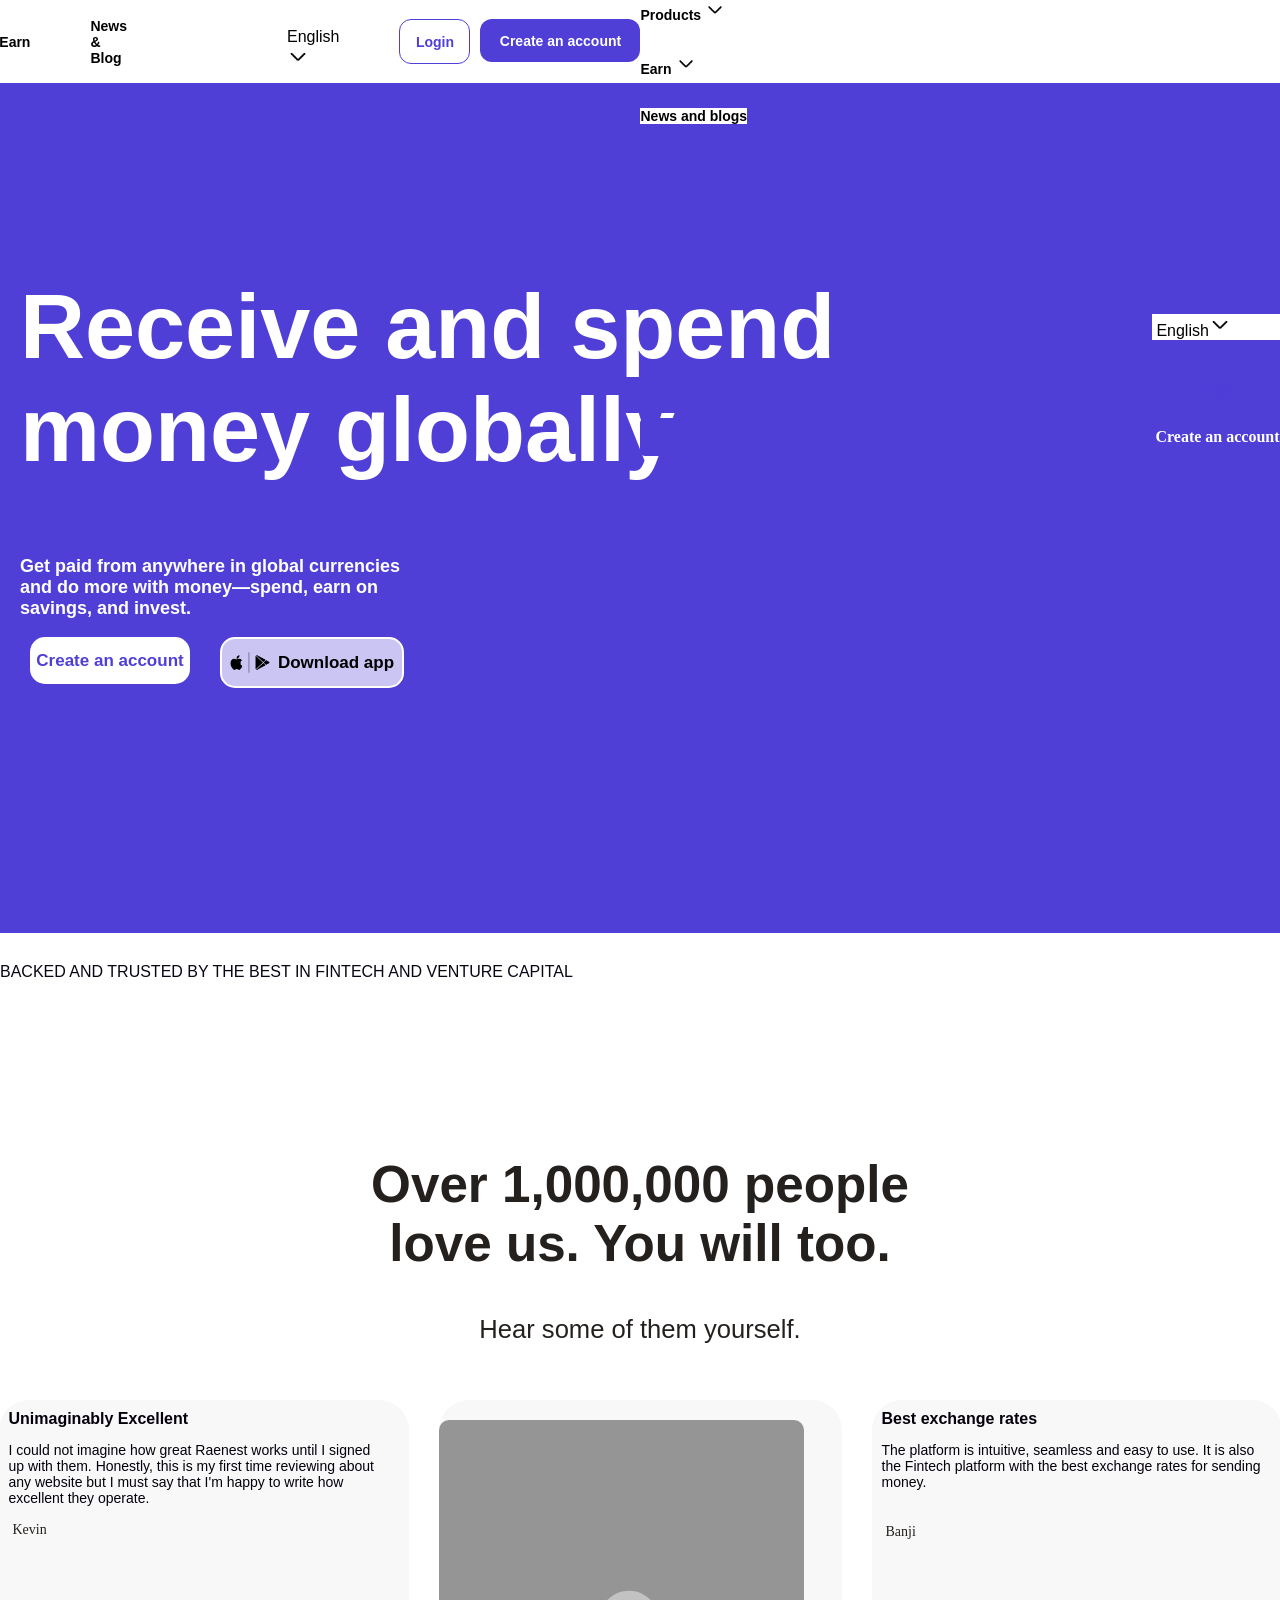
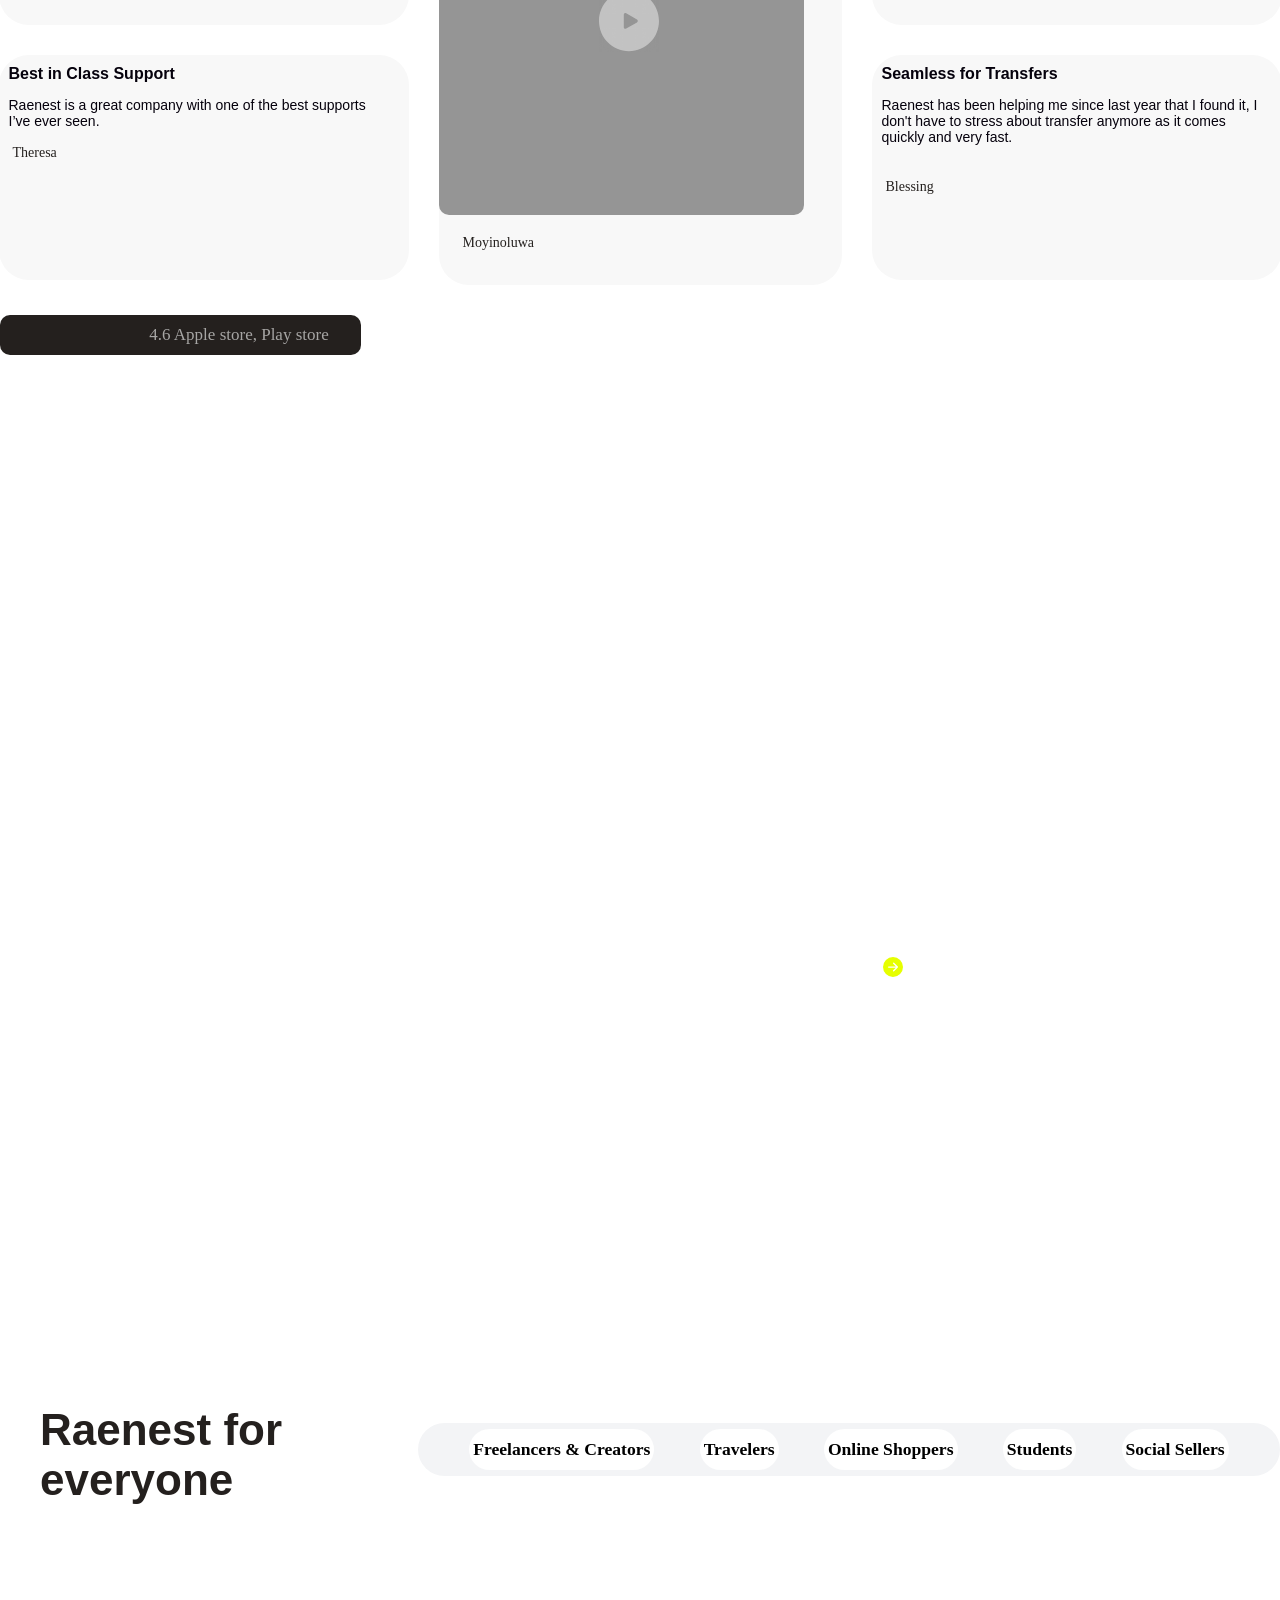
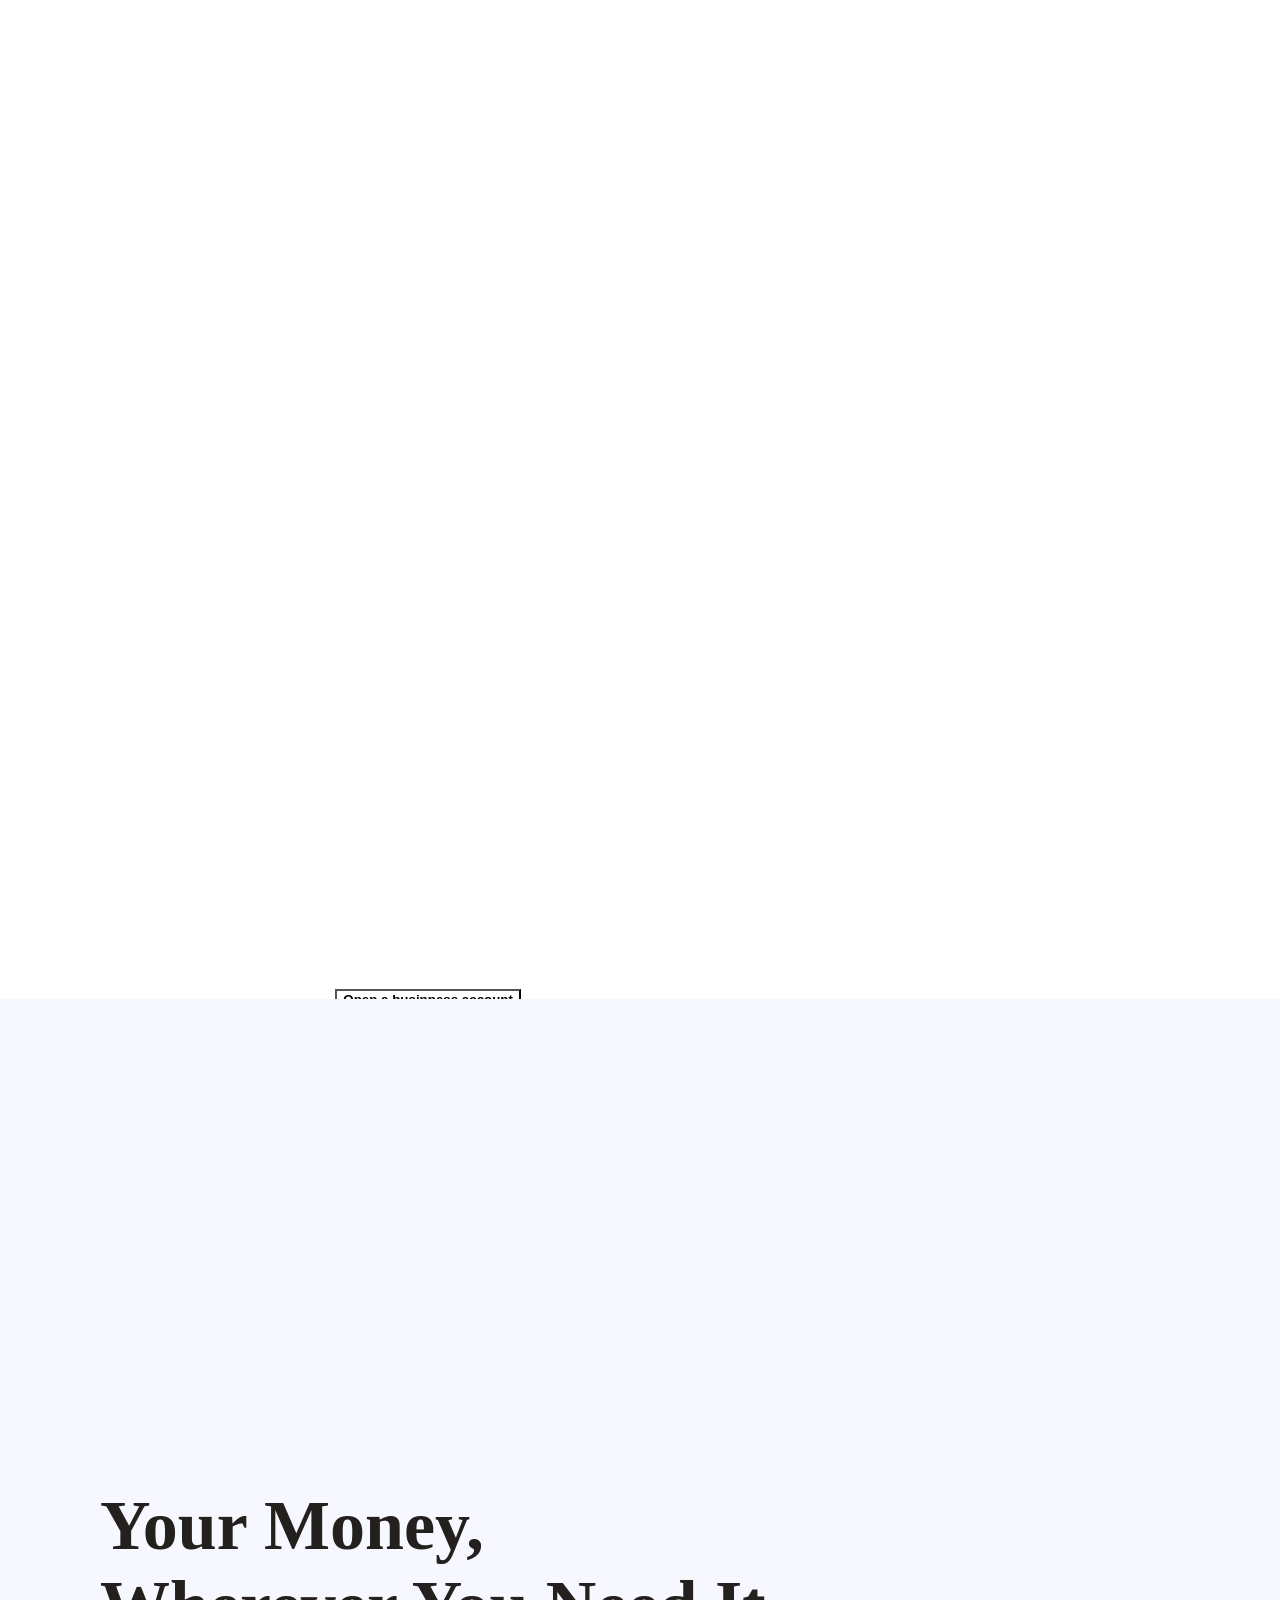
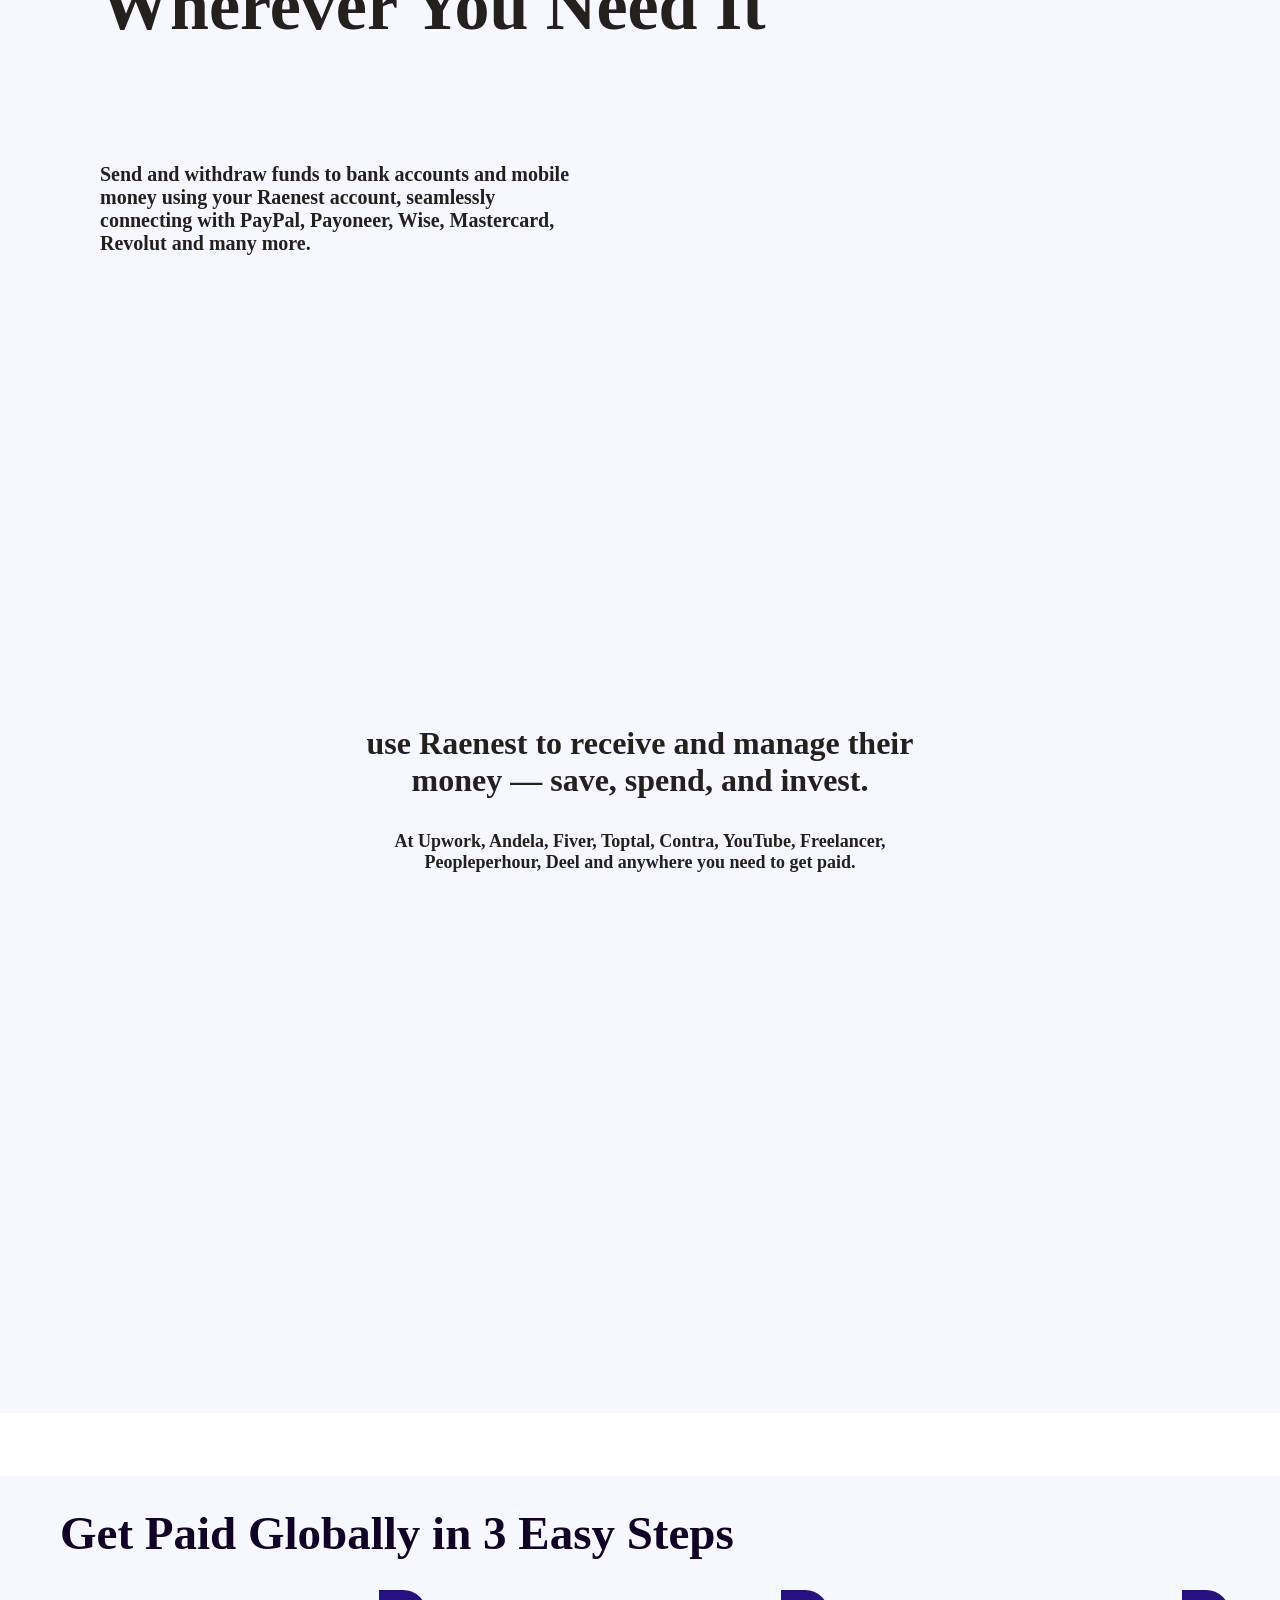
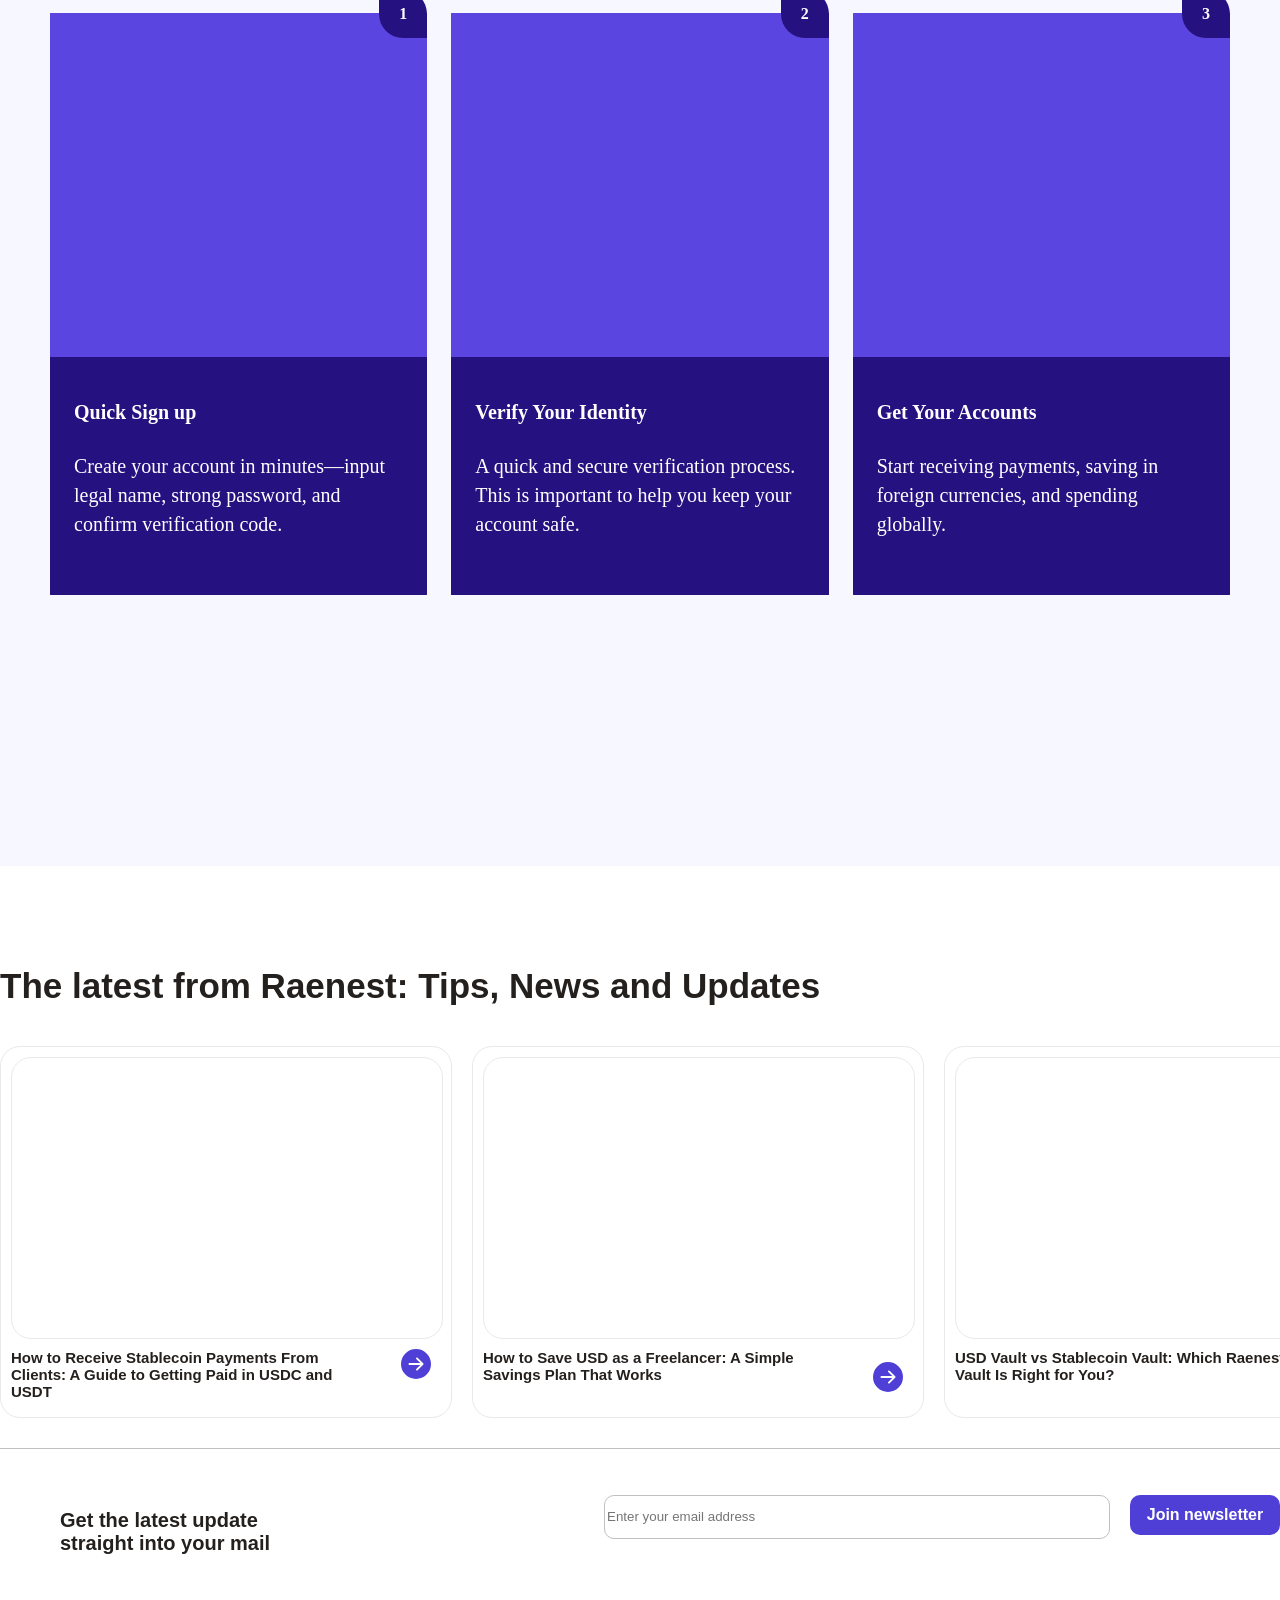
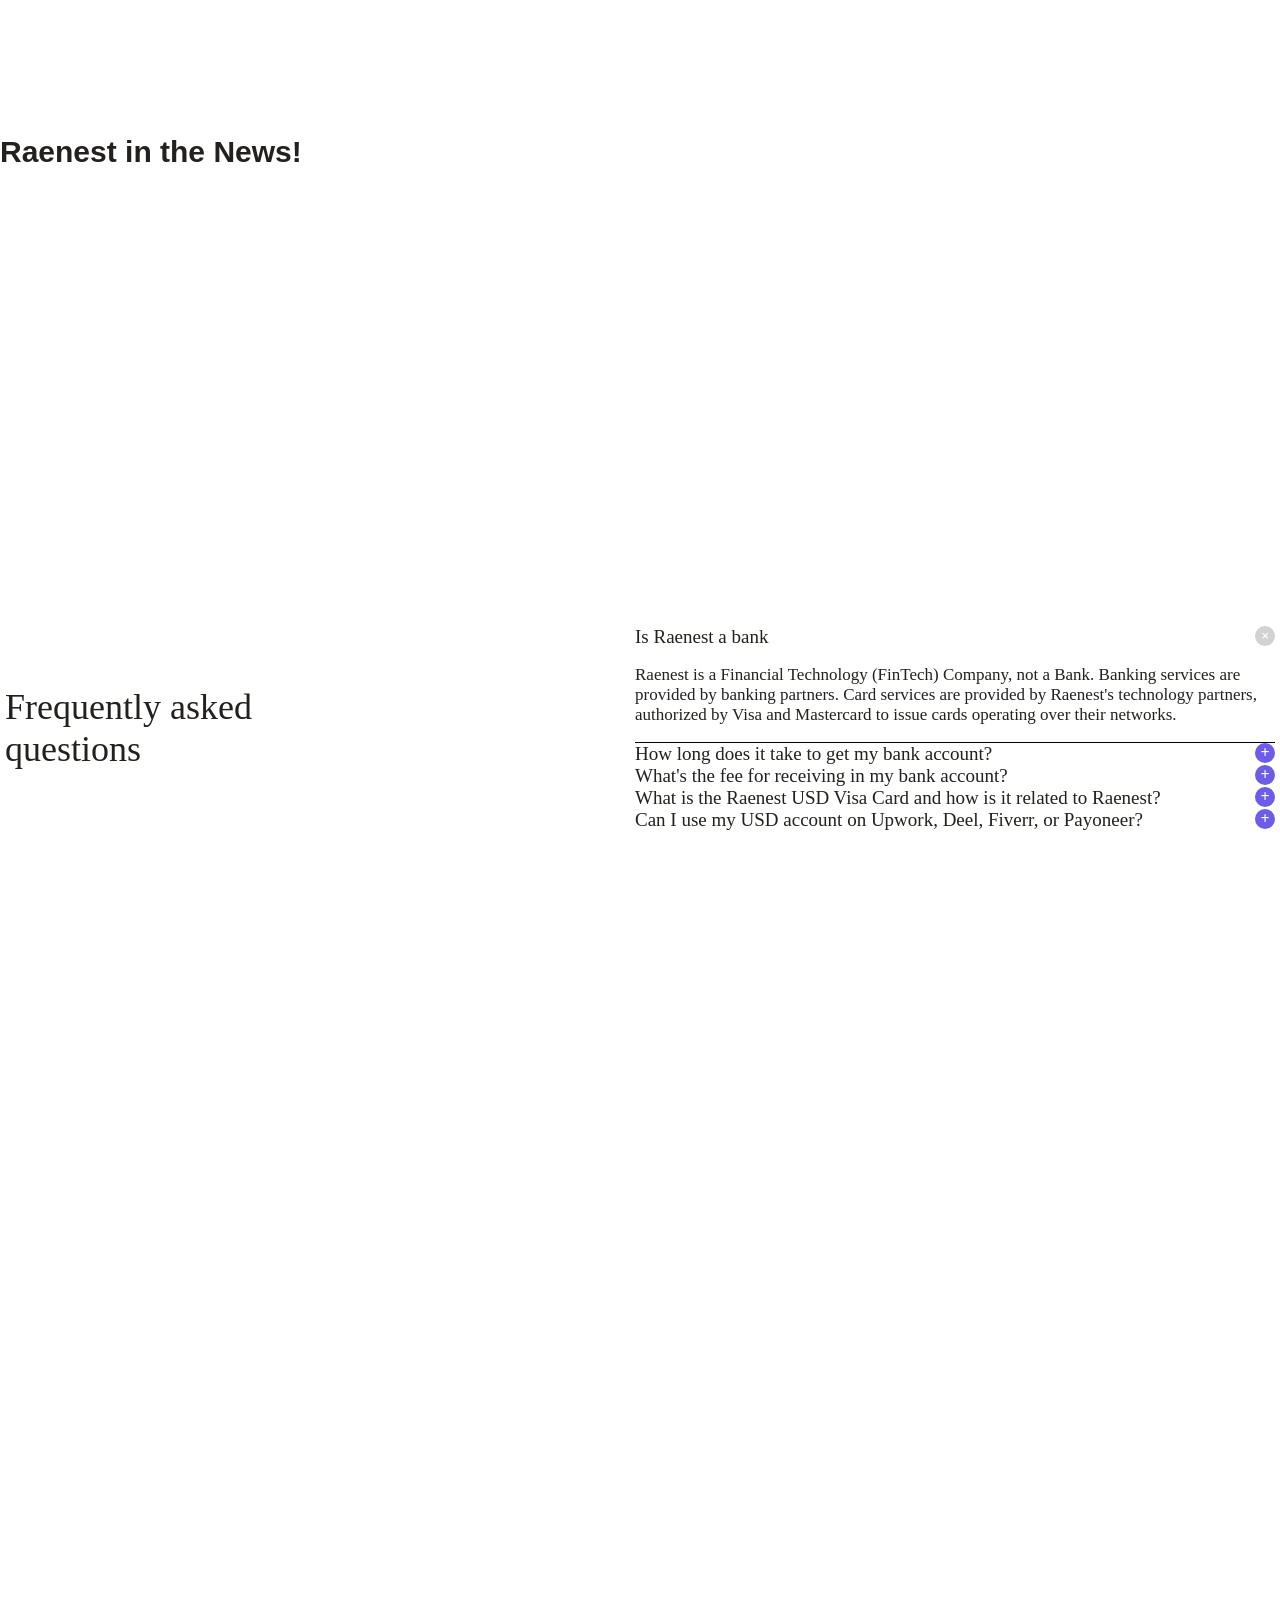
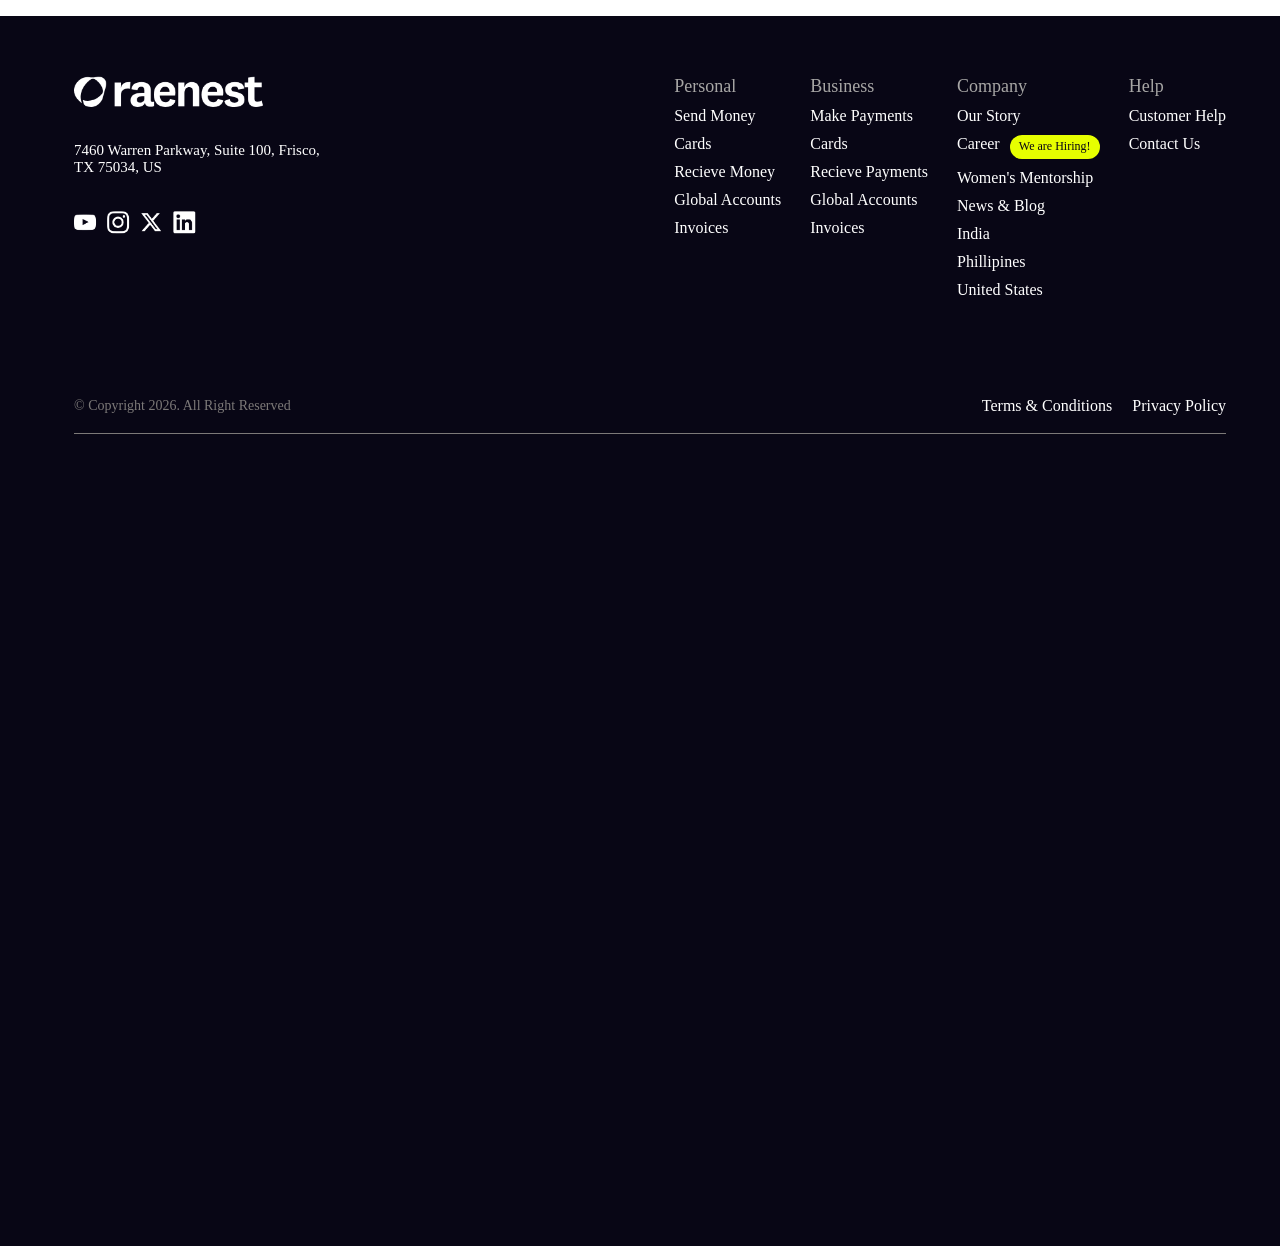
==== commit b4a485fc: "olip" ====
--- a/index.html
+++ b/index.html
@@ -732,7 +732,45 @@
   </details>
 </div></div>
   </section>
- 
+ <section class="finally">
+   <div class="finad"><div>
+      <div class="fex">
+         <div class="inak"><img src="imgi_174_default.png" alt="" width="190px"><p>7460 Warren Parkway, Suite 100, Frisco, TX 75034, US</p><div class="med">
+            <img src="imgi_175_default.png" alt="">
+            <img src="imgi_176_default.png" alt="">
+            <img src="imgi_177_default.png" alt="">
+            <img src="imgi_178_default.png" alt="">
+         </div></div>
+         <div class="problem">
+            <div class="pd"><div class="pdg">Personal</div>
+         <span class="kilish">Send Money</span>
+         <span class="kilish">Cards</span>
+         <span class="kilish">Recieve Money</span>
+         <span class="kilish">Global Accounts</span>
+         <span class="kilish">Invoices</span>
+         </div>
+            <div class="pd pd1"><div class="pdg">Business</div>
+         <span class="kilish">Make Payments</span>
+         <span class="kilish">Cards</span>
+         <span class="kilish">Recieve Payments</span>
+         <span class="kilish">Global Accounts</span>
+         <span class="kilish">Invoices</span></div>
+            <div class="pd"><div class="pdg">Company</div>
+         <span class="kilish">Our Story</span>
+         <span class="kilish">Career <div class="yell">We are Hiring!</div></span>
+         <span class="kilish">Women's Mentorship</span>
+         <span class="kilish">News & Blog</span>
+         <span class="kilish">India</span>
+       <span class="kilish">Phillipines</span>
+       <span class="kilish">United States</span></div>
+            <div class="pd"><div class="pdg">Help</div>
+         <span class="kilish">Customer Help</span>
+         <span class="kilish">Contact Us</span></div>
+         </div>
+      </div>
+      <div class="Right"><div class="kita">© Copyright 2026. All Right Reserved</div><div class="kita1"><span class="kilish ki1">Terms & Conditions</span><span class="kilish ki1">Privacy Policy</span></div></div>
+   </div></div>
+ </section>
 </body>
 
 </html>
--- a/reanest.css
+++ b/reanest.css
@@ -2056,6 +2056,7 @@
         margin-top: 160px;
         font-family: "Open Sans", sans-serif;
     }
+    
     .Techpoint {
         justify-self: center;
         display: flex;
@@ -2210,11 +2211,151 @@
     padding-top: 0vh;
     } 
      }
-
-
-
-
-
-
-
-
+     .finally{
+        background-color: #080615;
+        background-image: url(https://cdn.prod.website-files.com/67d85bdb392a92fa03e2f524/67d98a1c957421a46106e674_footer-pattern.svg);
+        height: 130vh;
+        background-position: 50% -7%;
+        padding-top: 60px;
+        padding-left: 20px;
+        background-repeat: no-repeat;
+        background-size: auto;
+        margin-top: 90px;
+     }
+.finad{
+    width: 90vw;
+    margin: auto;
+}
+.fex{
+    display: flex;
+justify-content: space-between;
+}
+.inak{
+    display: flex;
+    flex-direction: column;
+    gap: 20px;
+}
+.inak img{
+    filter: invert(1);
+}
+.med{
+    display: flex;
+    gap: 10px;
+}
+.med img{
+     filter: invert(1);
+     width: 23px;
+}
+.inak p{
+    color: white;
+    font-size: 15px;
+    font-weight: 400;
+    width: 250px;
+}
+.problem{
+    display: flex;
+    gap: 29px;
+}
+.pd{
+    display: flex;
+    flex-direction: column;
+    gap: 10px;
+}
+.pdg{
+    color: #A7A6A5;
+    font-size: 18px;
+    font-weight: 500;
+}
+.kilish{
+    color: white;
+    font-size: 16px;
+    font-weight: 500;
+    display: flex;
+}
+.yell{
+    width: 90px;
+    height: 24px;
+    border-radius: 30px;
+    background-color: #e6ff00;
+    display: flex;
+    justify-content: center;
+    align-items: center;
+    font-size: 12px;
+    color: #080615;
+    margin-left: 10px;
+}
+.Right{
+    width: 90vw;
+    height: 6vh;
+    border-bottom: 1px solid #7c7978;
+    display: flex;
+    align-items: center;
+    justify-content: space-between;
+    margin-top: 80px;
+}
+.kita{
+    color: #7c7978;
+    font-size: 14px;
+}
+.kita1{
+    display: flex;
+    gap: 20px;
+}
+@media (min-width: 481px) and (max-width: 1024px){
+    .inak p{
+        font-size: 0.9rem;
+        width: 230px;
+    }
+    .pdg{
+        font-size: 0.9rem;
+    }
+    .kilish{
+        font-size: 0.85rem;
+    }
+}
+  @media (max-width: 480px){
+    .problem{
+        flex-wrap: wrap;
+        margin-top: 4vh;
+        gap: 8vw;
+    }
+    .inak{
+        flex-wrap: wrap;
+    }
+    .fex{
+        flex-wrap: wrap;
+    }
+    .inak p{
+        font-size: 0.78rem;
+        width: fit-content;
+    }
+    .med img{
+        width: 4vw;
+    }
+    .inak{
+    display: flex;
+    flex-direction: column;
+    gap: 1vh;
+}
+ .pdg{
+        font-size: 0.9rem;
+    }
+    .kilish{
+        font-size: 0.75rem;
+    }
+    .yell{
+        font-size: 0.6rem;
+        width: 22vw;
+    }
+    .pd1{
+        margin-left: 10vw;
+    }
+   .Right{
+    flex-wrap: wrap-reverse;
+   }
+  }
+
+
+
+
+
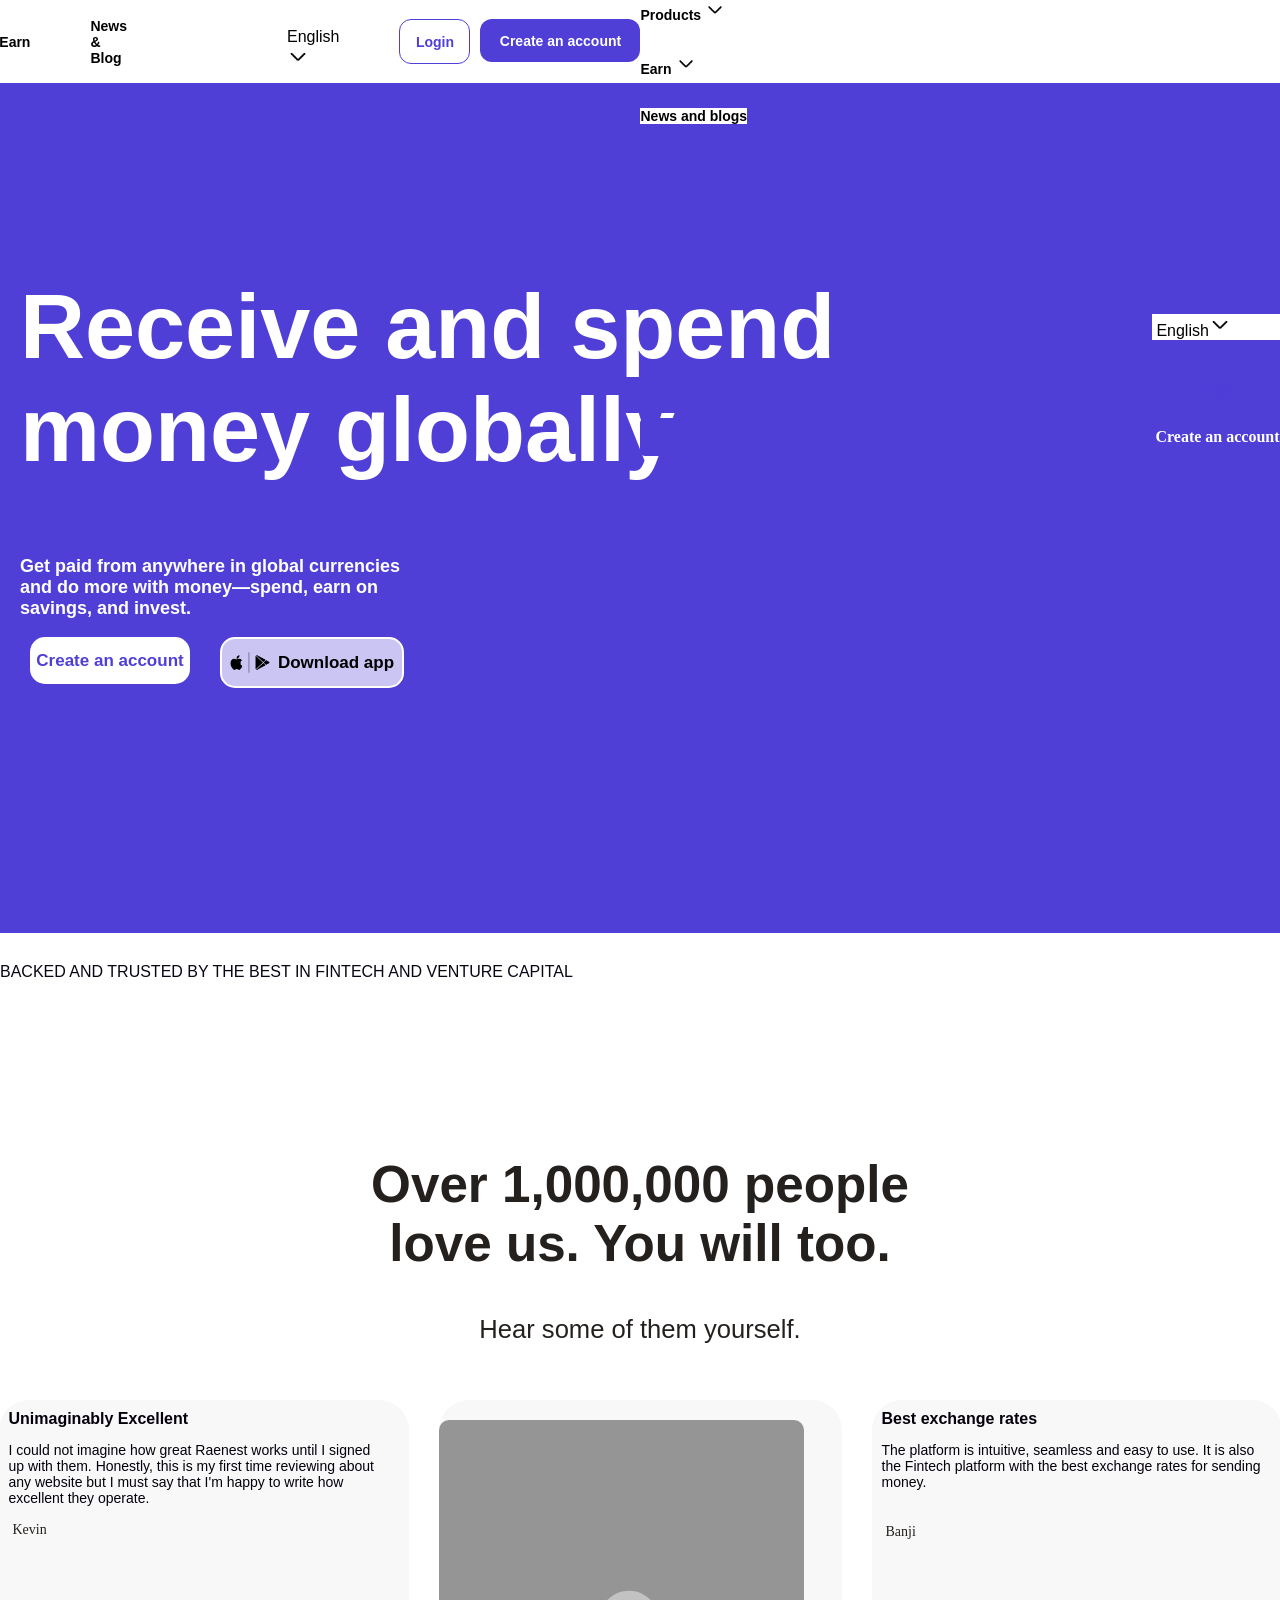
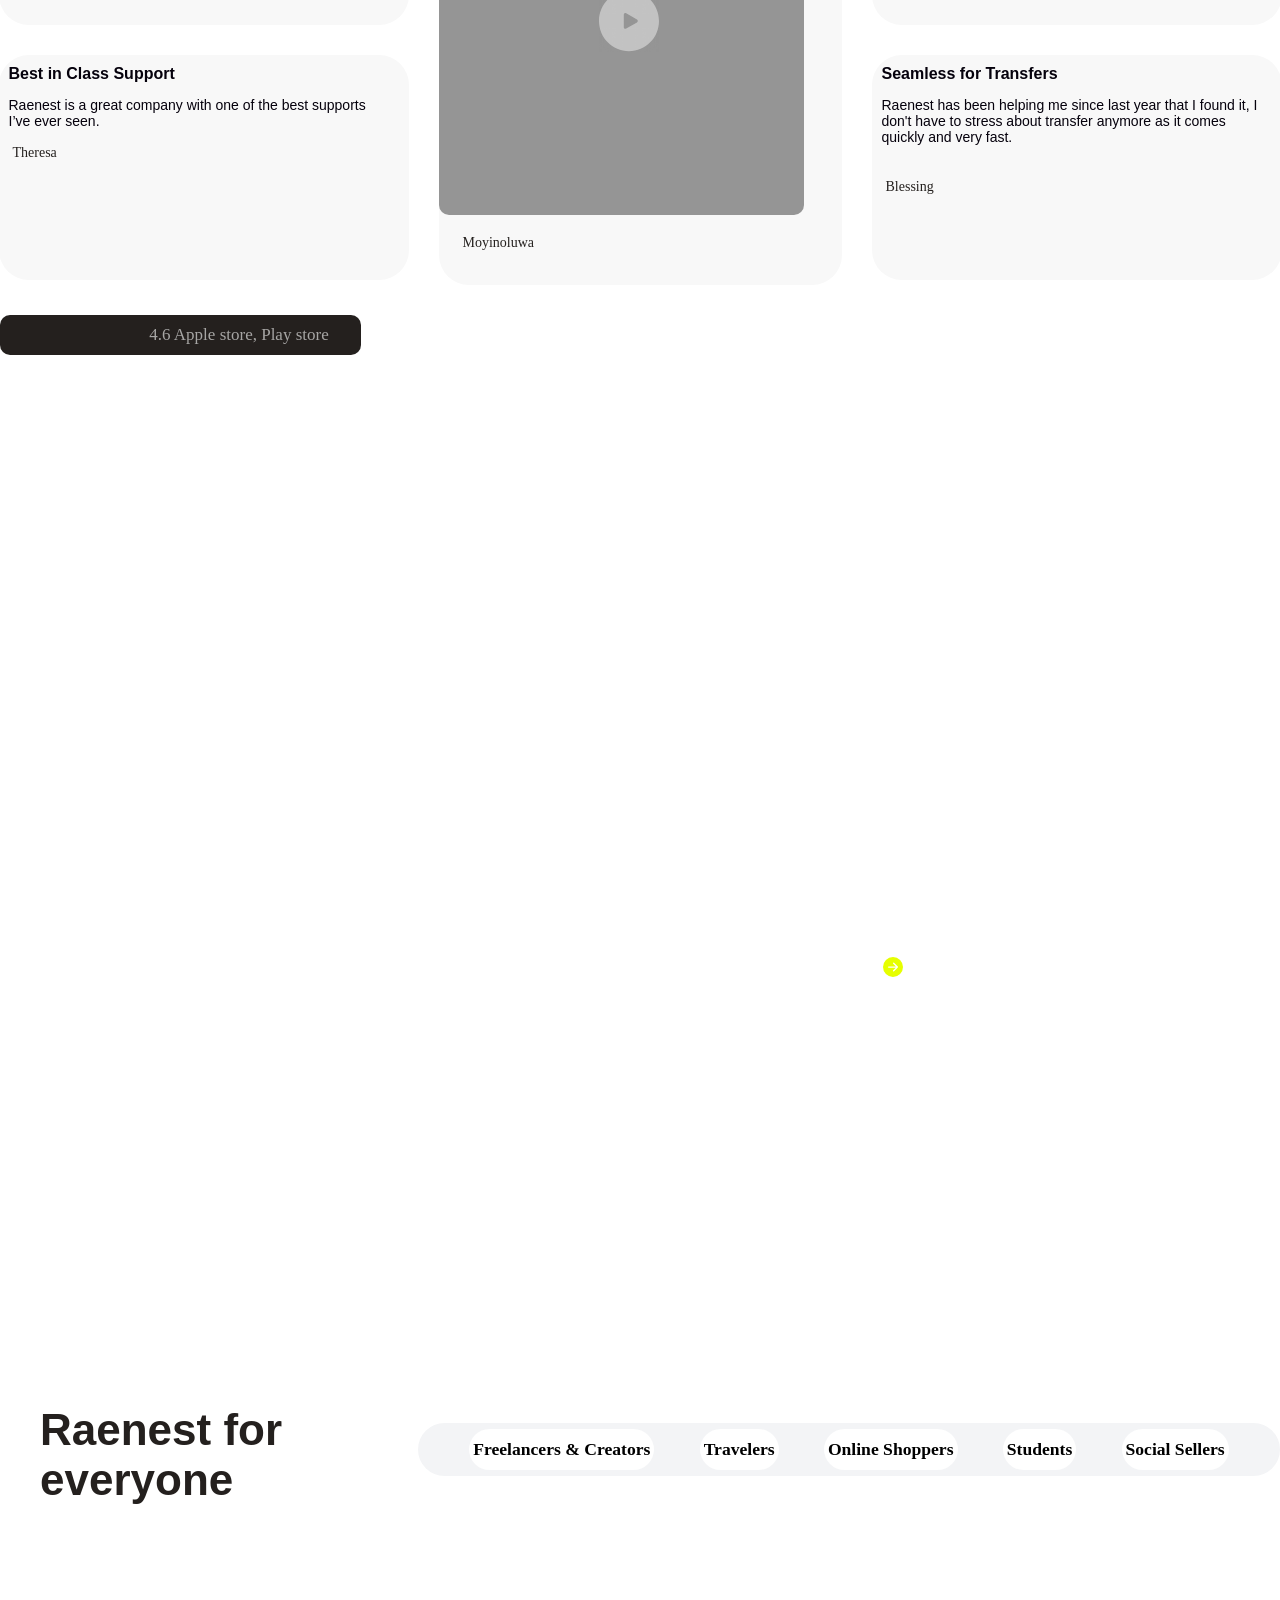
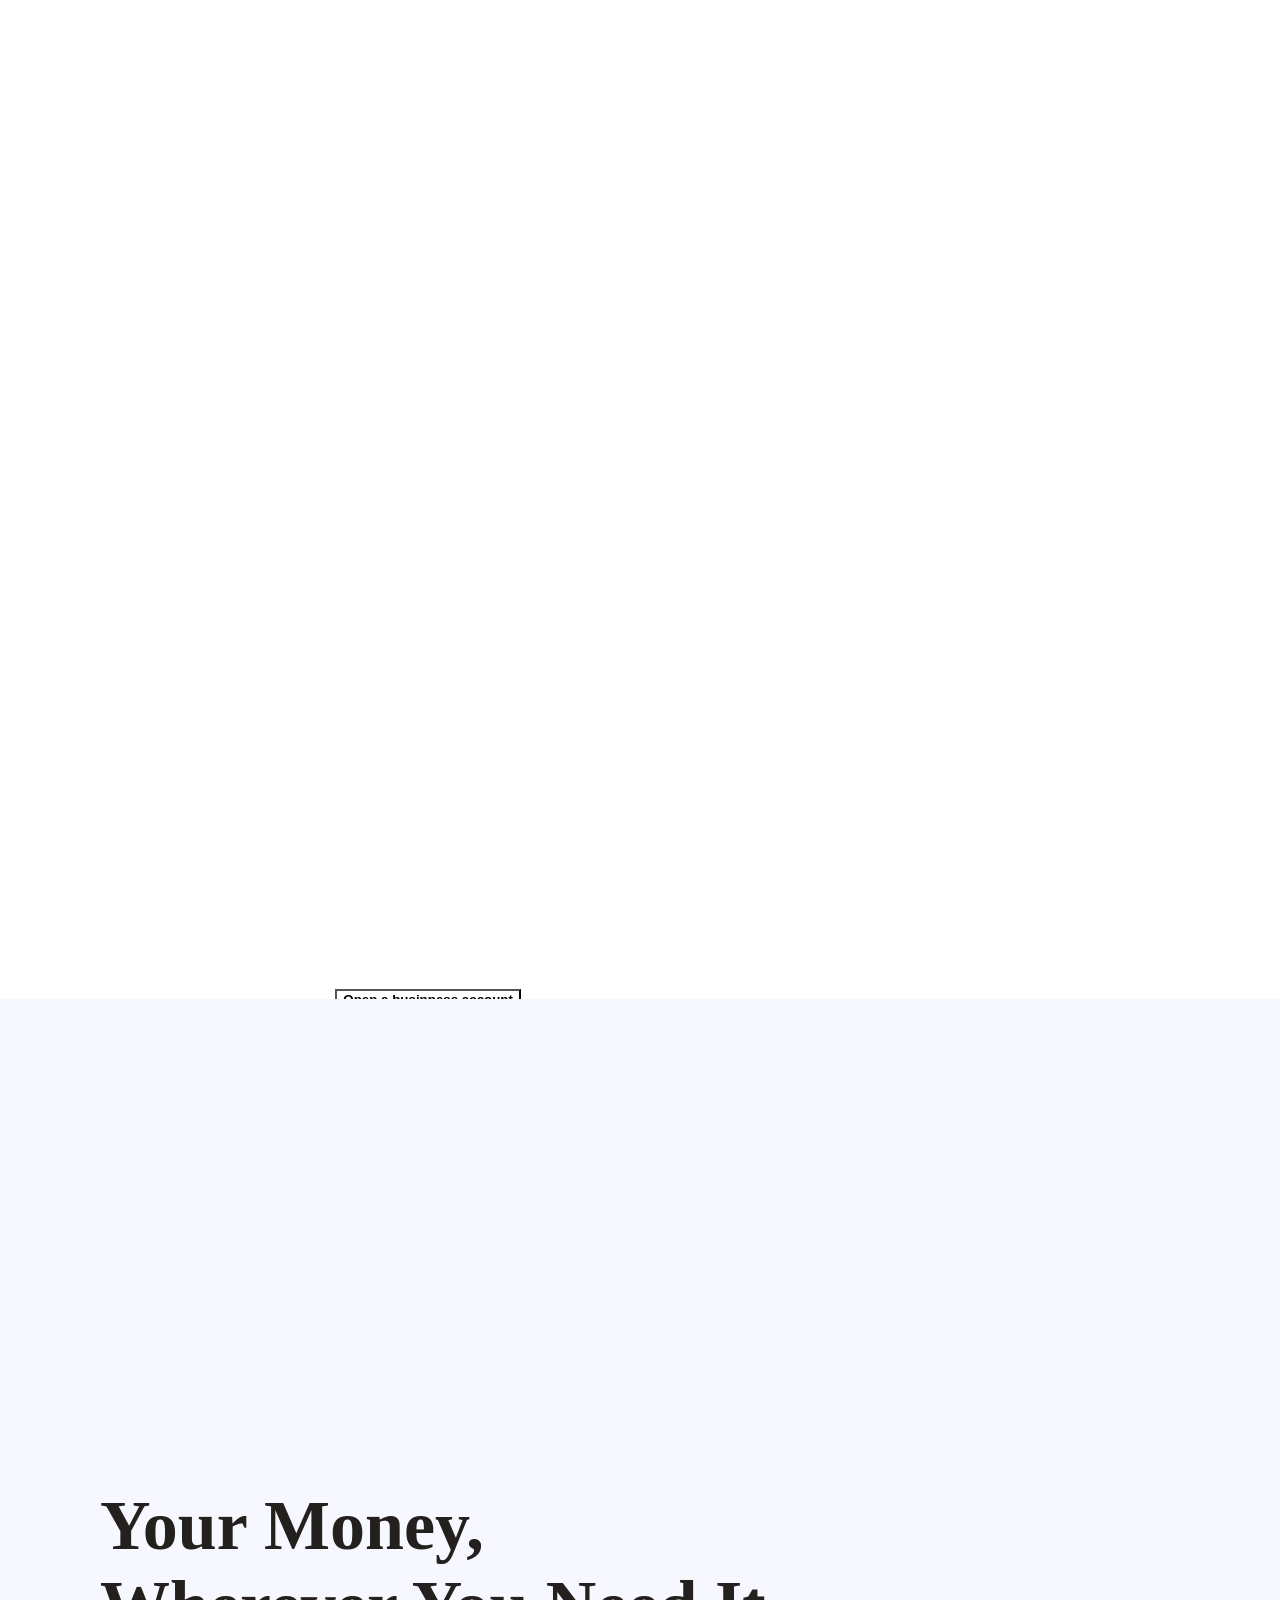
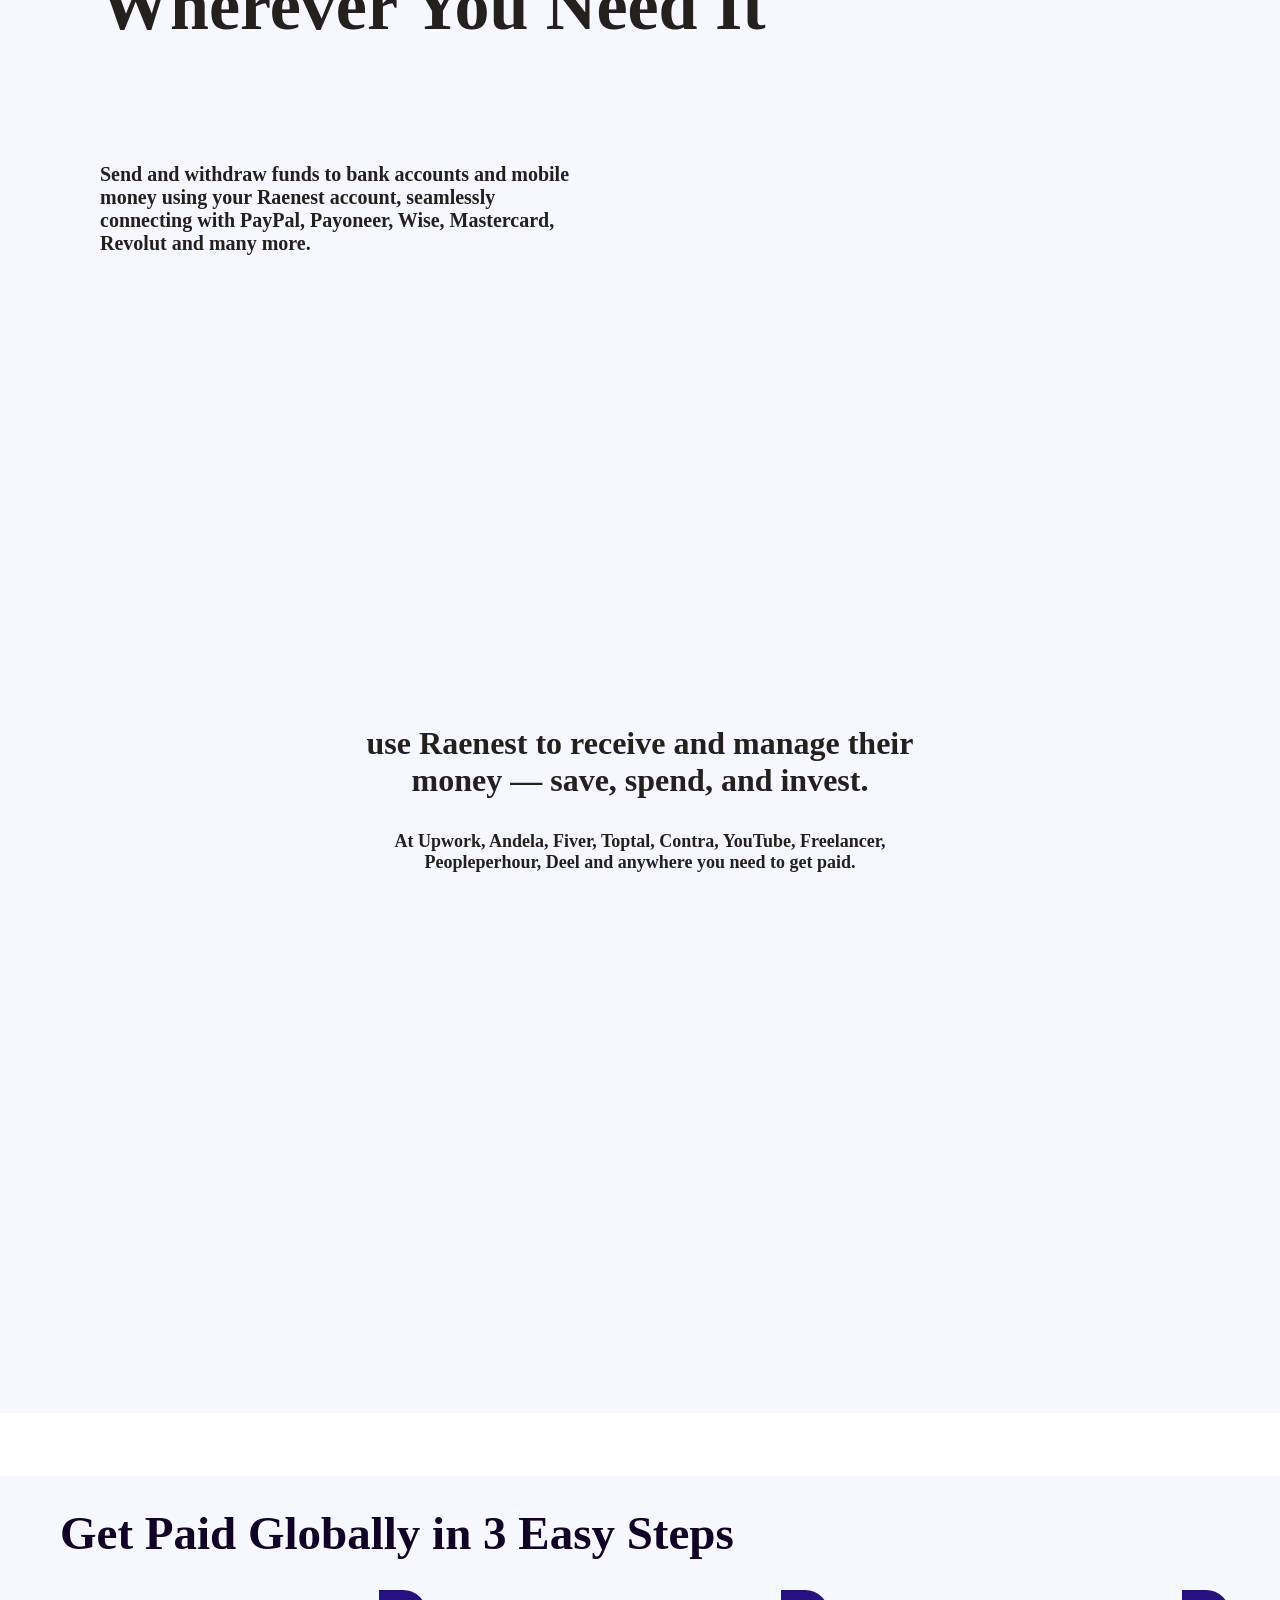
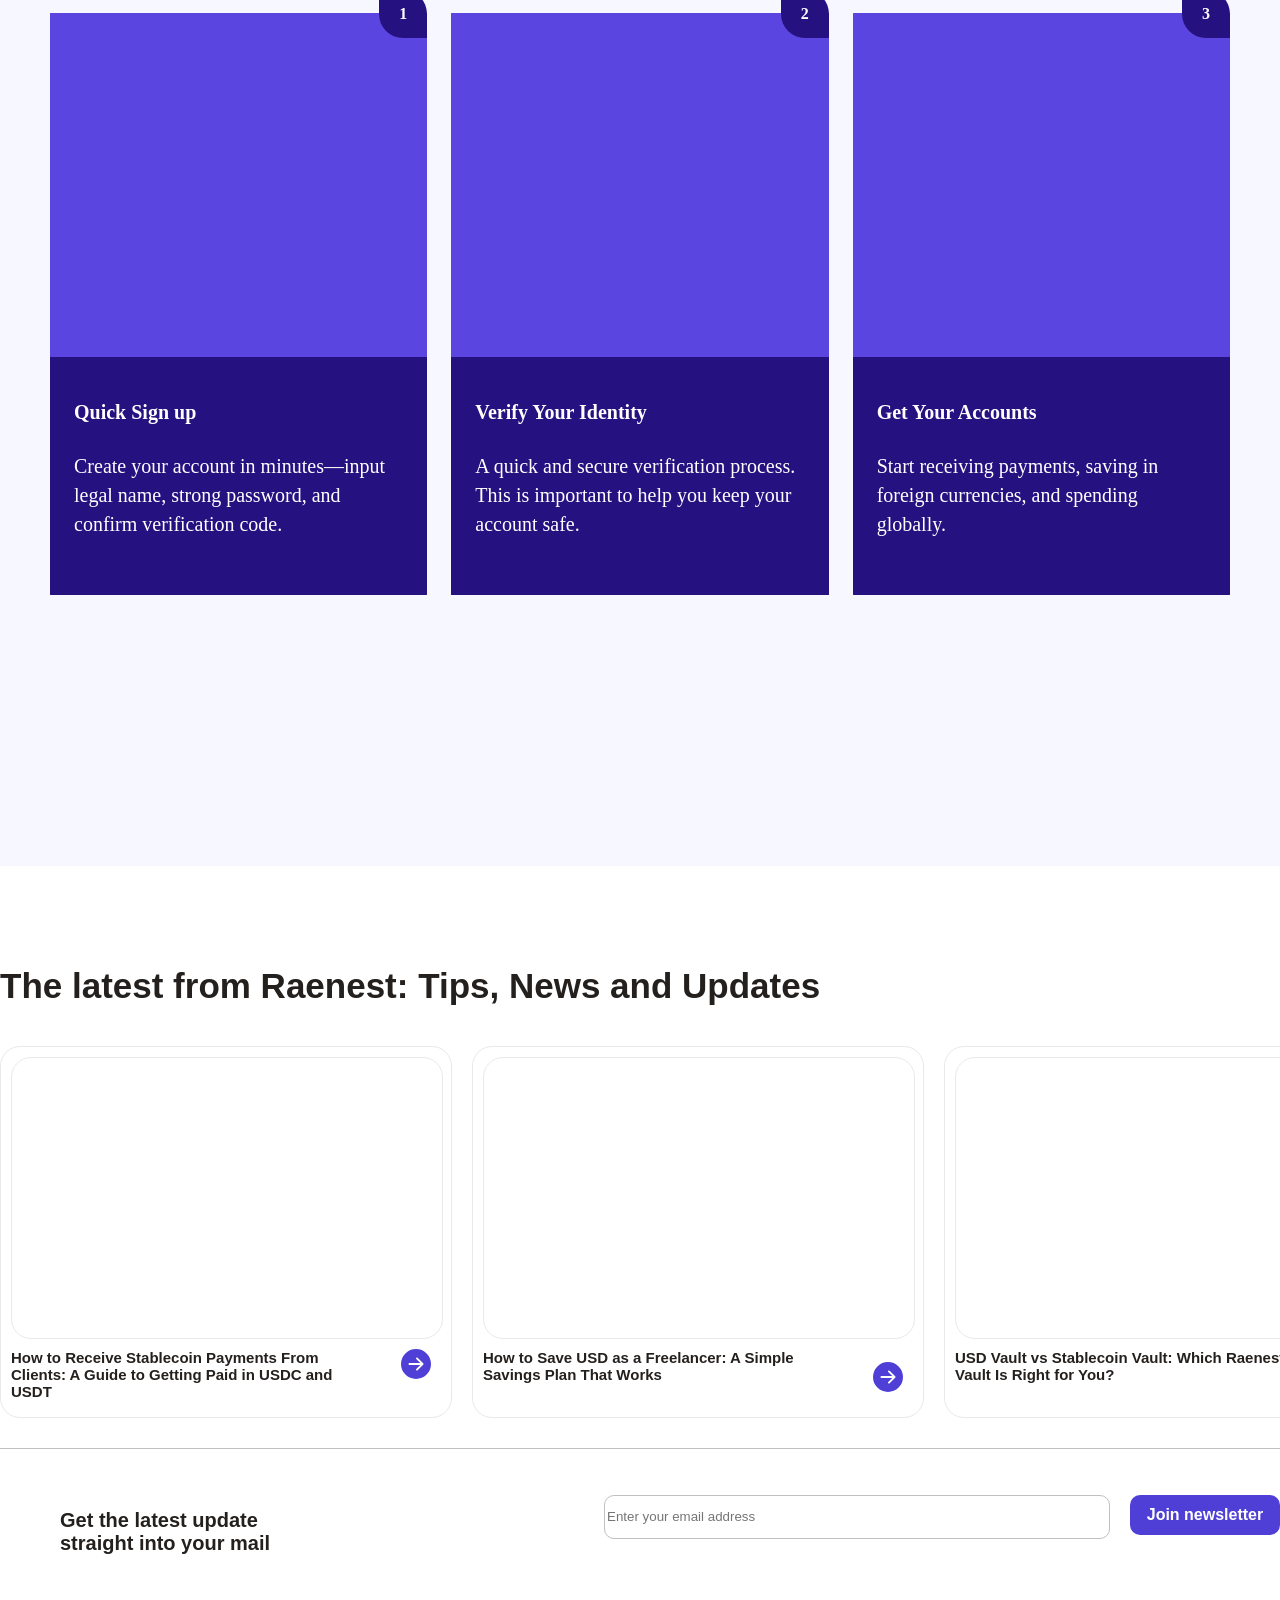
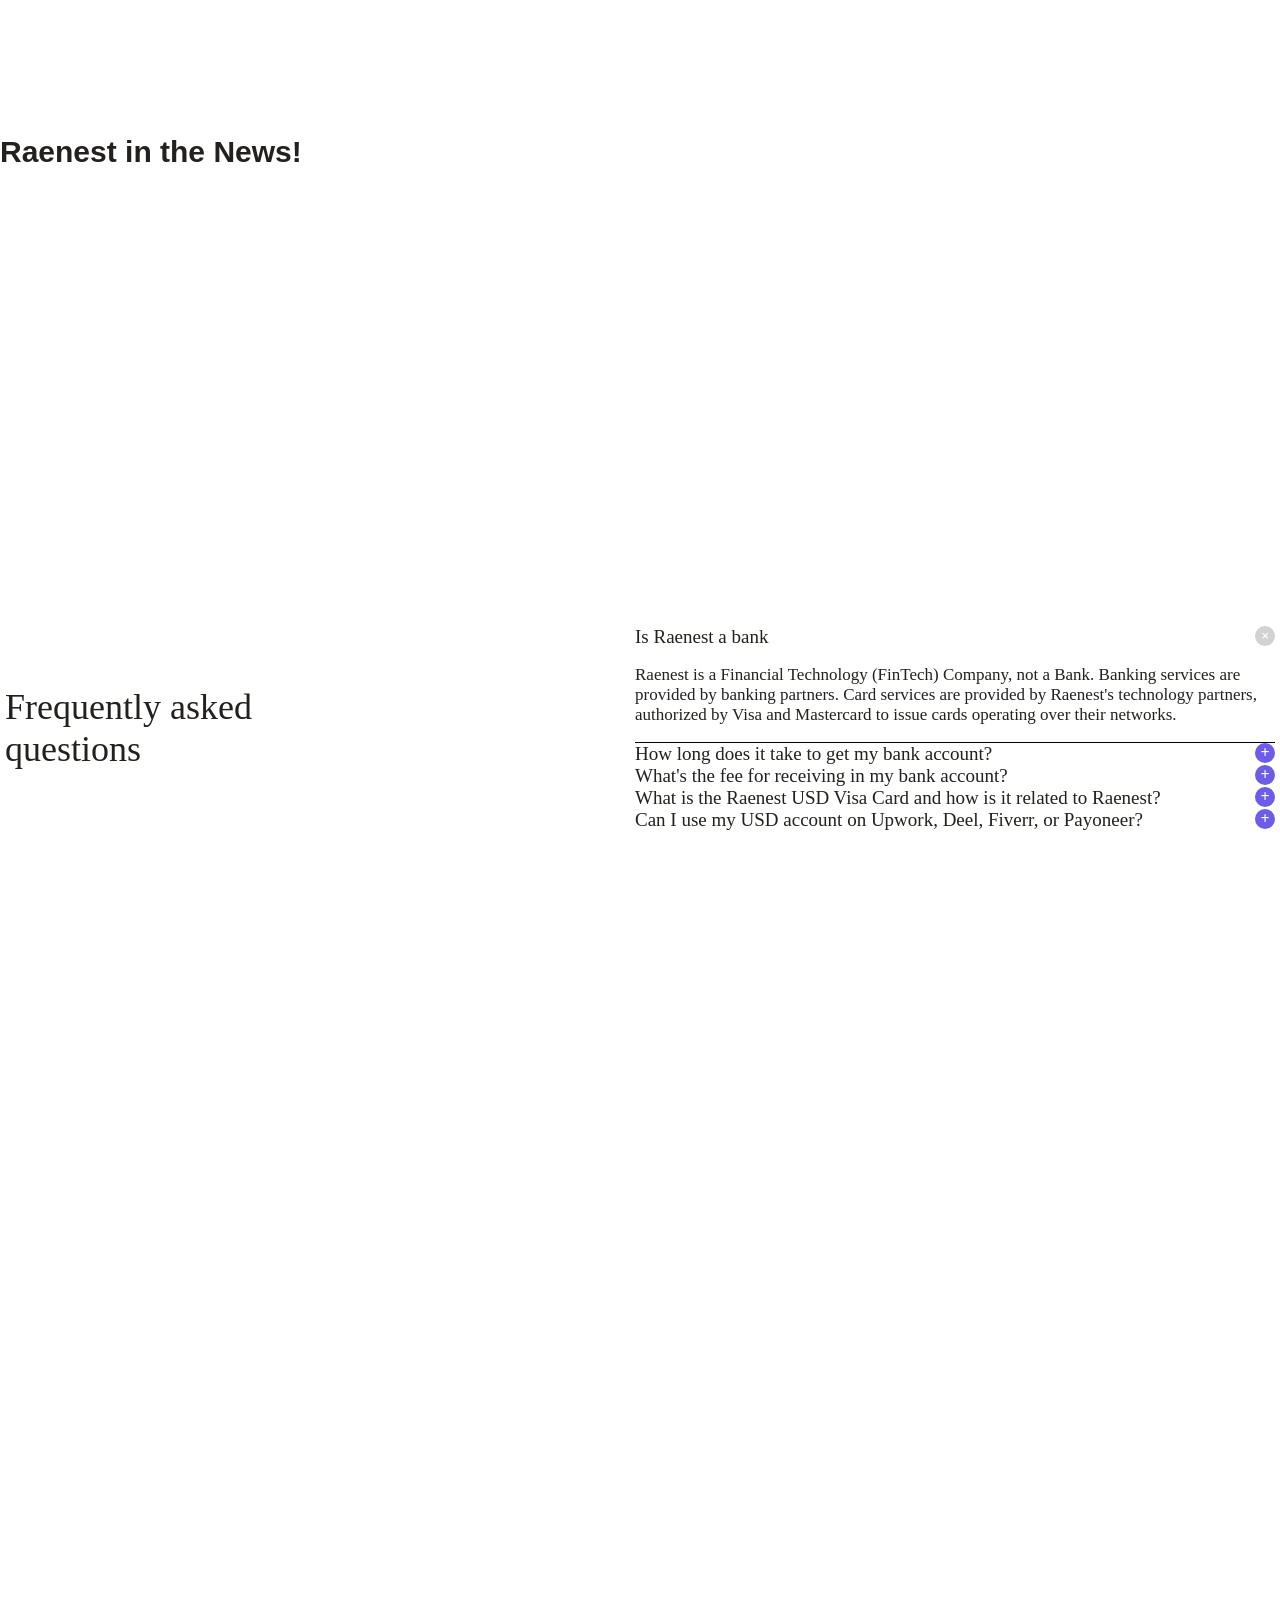
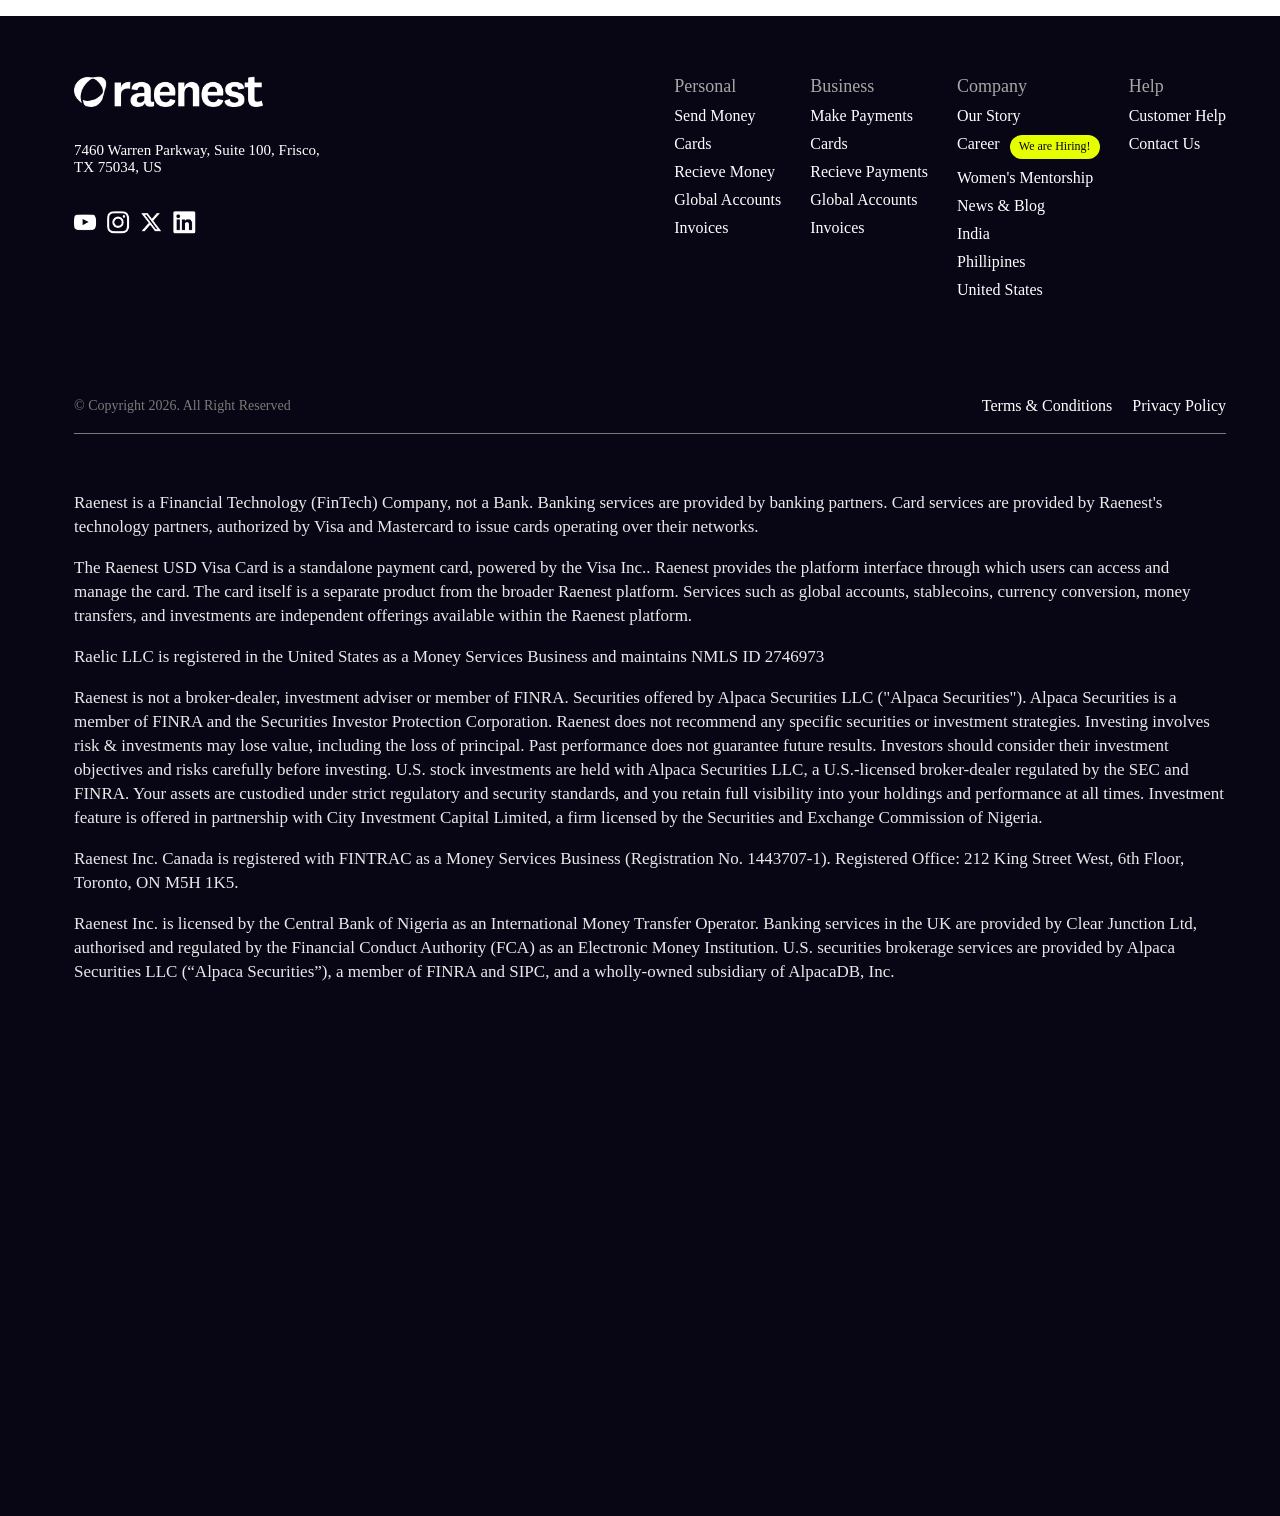
==== commit b8d1d8ff: "iopl" ====
--- a/index.html
+++ b/index.html
@@ -769,6 +769,15 @@
          </div>
       </div>
       <div class="Right"><div class="kita">© Copyright 2026. All Right Reserved</div><div class="kita1"><span class="kilish ki1">Terms & Conditions</span><span class="kilish ki1">Privacy Policy</span></div></div>
+   </div><div class="words">
+      <p>Raenest is a Financial Technology (FinTech) Company, not a Bank. Banking services are provided by banking partners. Card services are provided by Raenest's technology partners, authorized by Visa and Mastercard to issue cards operating over their networks.</p> 
+      
+<p>The Raenest USD Visa Card is a standalone payment card, powered by the Visa Inc.. Raenest provides the platform interface through which users can access and manage the card. The card itself is a separate product from the broader Raenest platform. Services such as global accounts, stablecoins, currency conversion, money transfers, and investments are independent offerings available within the Raenest platform.
+ </p><p>Raelic LLC is registered in the United States as a Money Services Business and maintains NMLS ID 2746973</p>
+<p>Raenest is not a broker-dealer, investment adviser or member of FINRA. Securities offered by Alpaca Securities LLC ("Alpaca Securities"). Alpaca Securities is a member of FINRA and the Securities Investor Protection Corporation. Raenest does not recommend any specific securities or investment strategies. Investing involves risk & investments may lose value, including the loss of principal. Past performance does not guarantee future results. Investors should consider their investment objectives and risks carefully before investing. U.S. stock investments are held with Alpaca Securities LLC, a U.S.-licensed broker-dealer regulated by the SEC and FINRA. Your assets are custodied under strict regulatory and security standards, and you retain full visibility into your holdings and performance at all times. Investment feature is offered in partnership with City Investment Capital Limited, a firm licensed by the Securities and Exchange Commission of Nigeria. </p>
+<p>Raenest Inc. Canada is registered with FINTRAC as a Money Services Business (Registration No. 1443707-1). Registered Office: 212 King Street West, 6th Floor, Toronto, ON M5H 1K5.</p>
+<p>Raenest Inc. is licensed by the Central Bank of Nigeria as an International Money Transfer Operator. Banking services in the UK are provided by Clear Junction Ltd, authorised and regulated by the Financial Conduct Authority (FCA) as an Electronic Money Institution. U.S. securities brokerage services are provided by Alpaca Securities LLC (“Alpaca Securities”), a member of FINRA and SIPC, and a wholly-owned subsidiary of AlpacaDB, Inc.</p>
+
    </div></div>
  </section>
 </body>
--- a/reanest.css
+++ b/reanest.css
@@ -2214,7 +2214,7 @@
      .finally{
         background-color: #080615;
         background-image: url(https://cdn.prod.website-files.com/67d85bdb392a92fa03e2f524/67d98a1c957421a46106e674_footer-pattern.svg);
-        height: 130vh;
+        height: 160vh;
         background-position: 50% -7%;
         padding-top: 60px;
         padding-left: 20px;
@@ -2354,8 +2354,33 @@
     flex-wrap: wrap-reverse;
    }
   }
-
-
-
-
-
+  .words{
+    width: 90vw;
+    color: #E9E9E9;
+    font-size: 17px;
+    font-weight: 400;
+    line-height: 24px;
+    padding-top: 40px;
+  }
+  @media (min-width: 481px) and (max-width: 1024px){
+    .words{
+        font-size: 1rem;
+    }
+    .finally{
+        height: 120vh;
+    }
+  }
+   @media (max-width: 480px){
+     .words{
+        font-size: 1rem;
+    }
+    .finally{
+        height: 270vh;
+        margin-top: 25vh;
+    }
+   }
+
+
+
+
+
